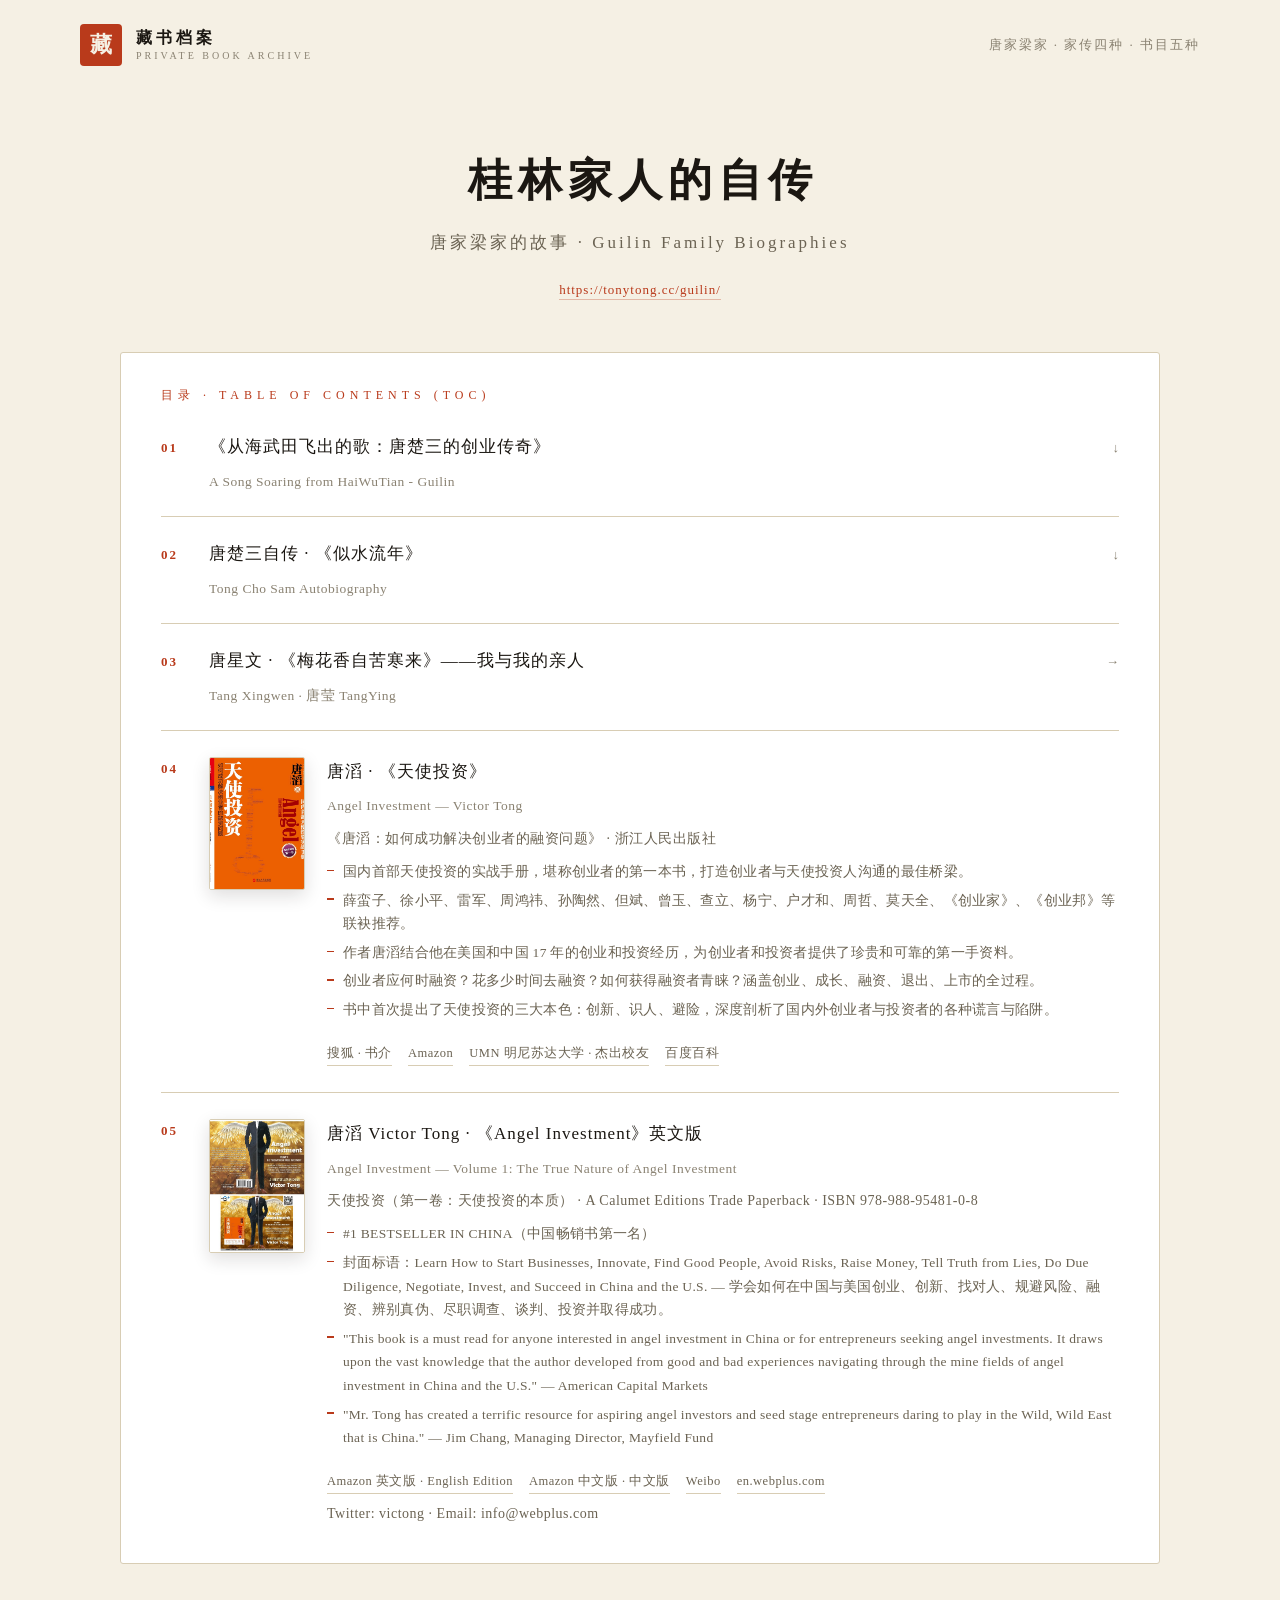
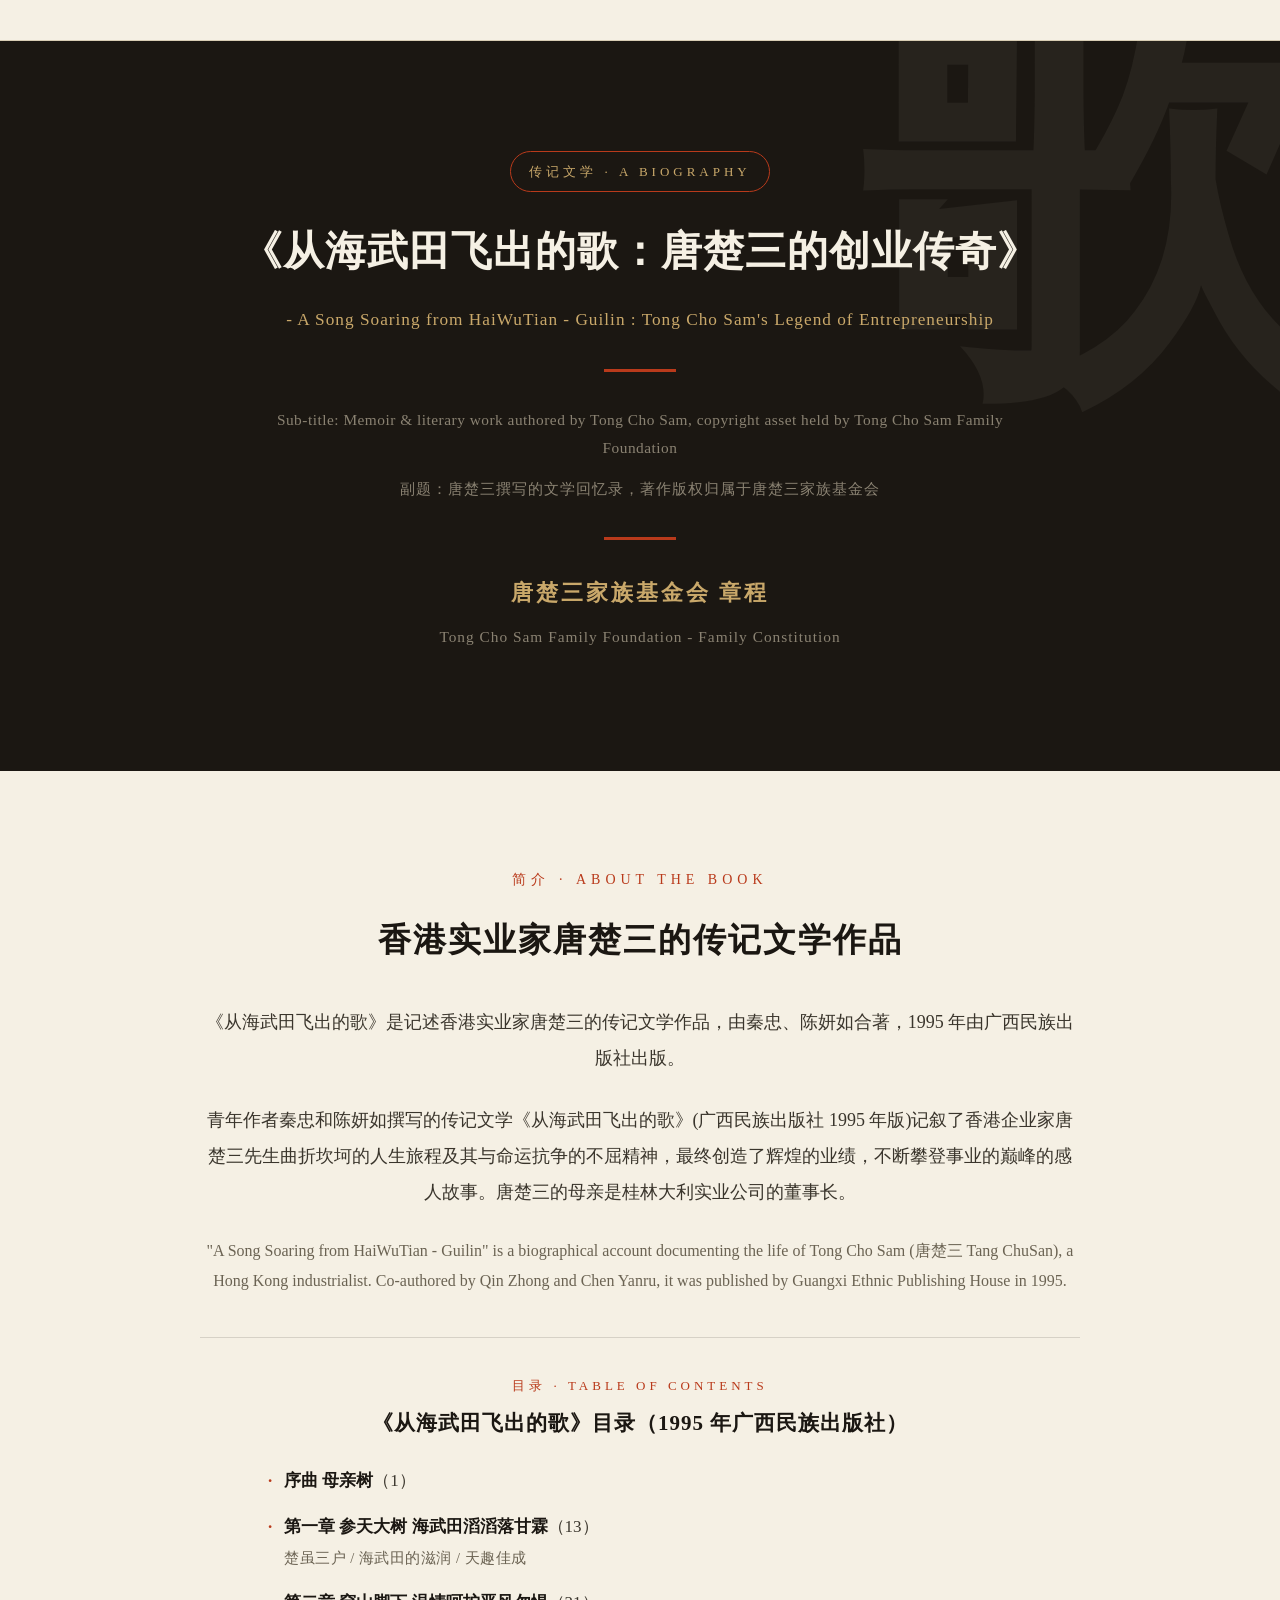
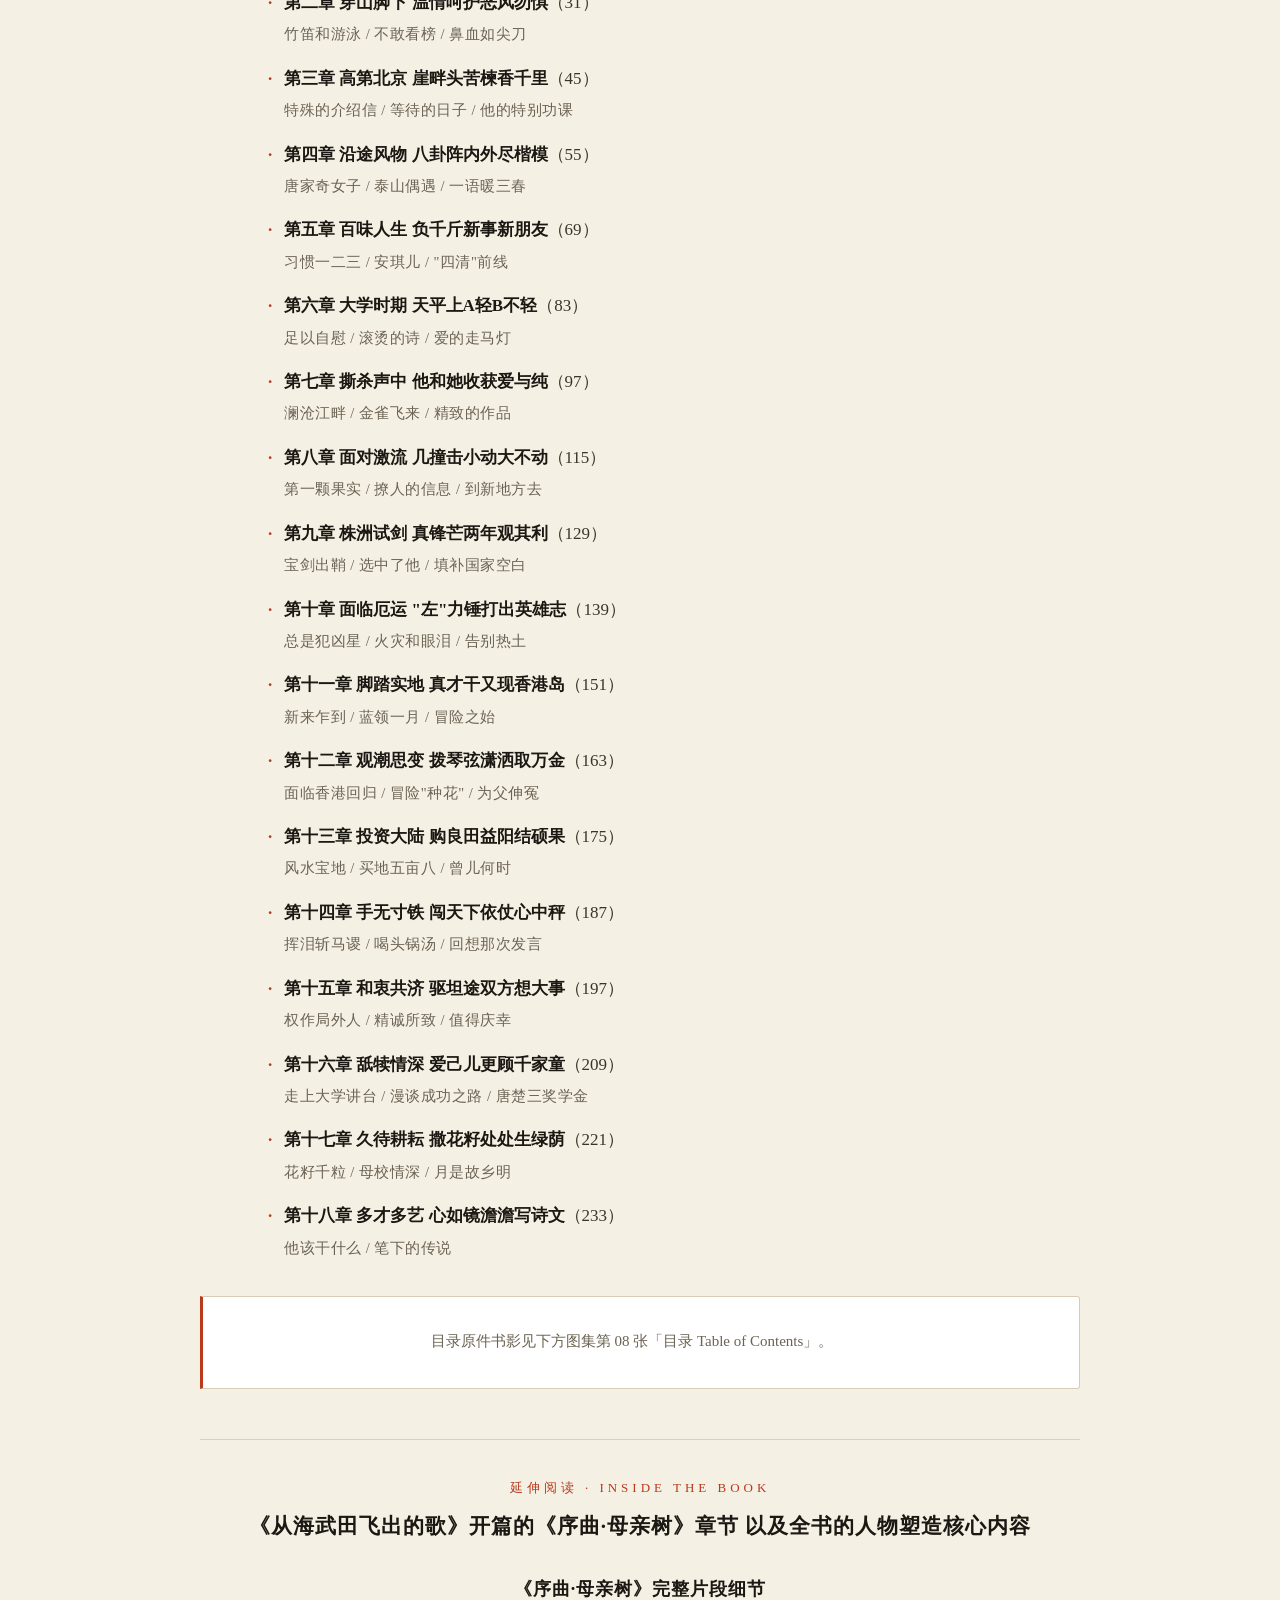
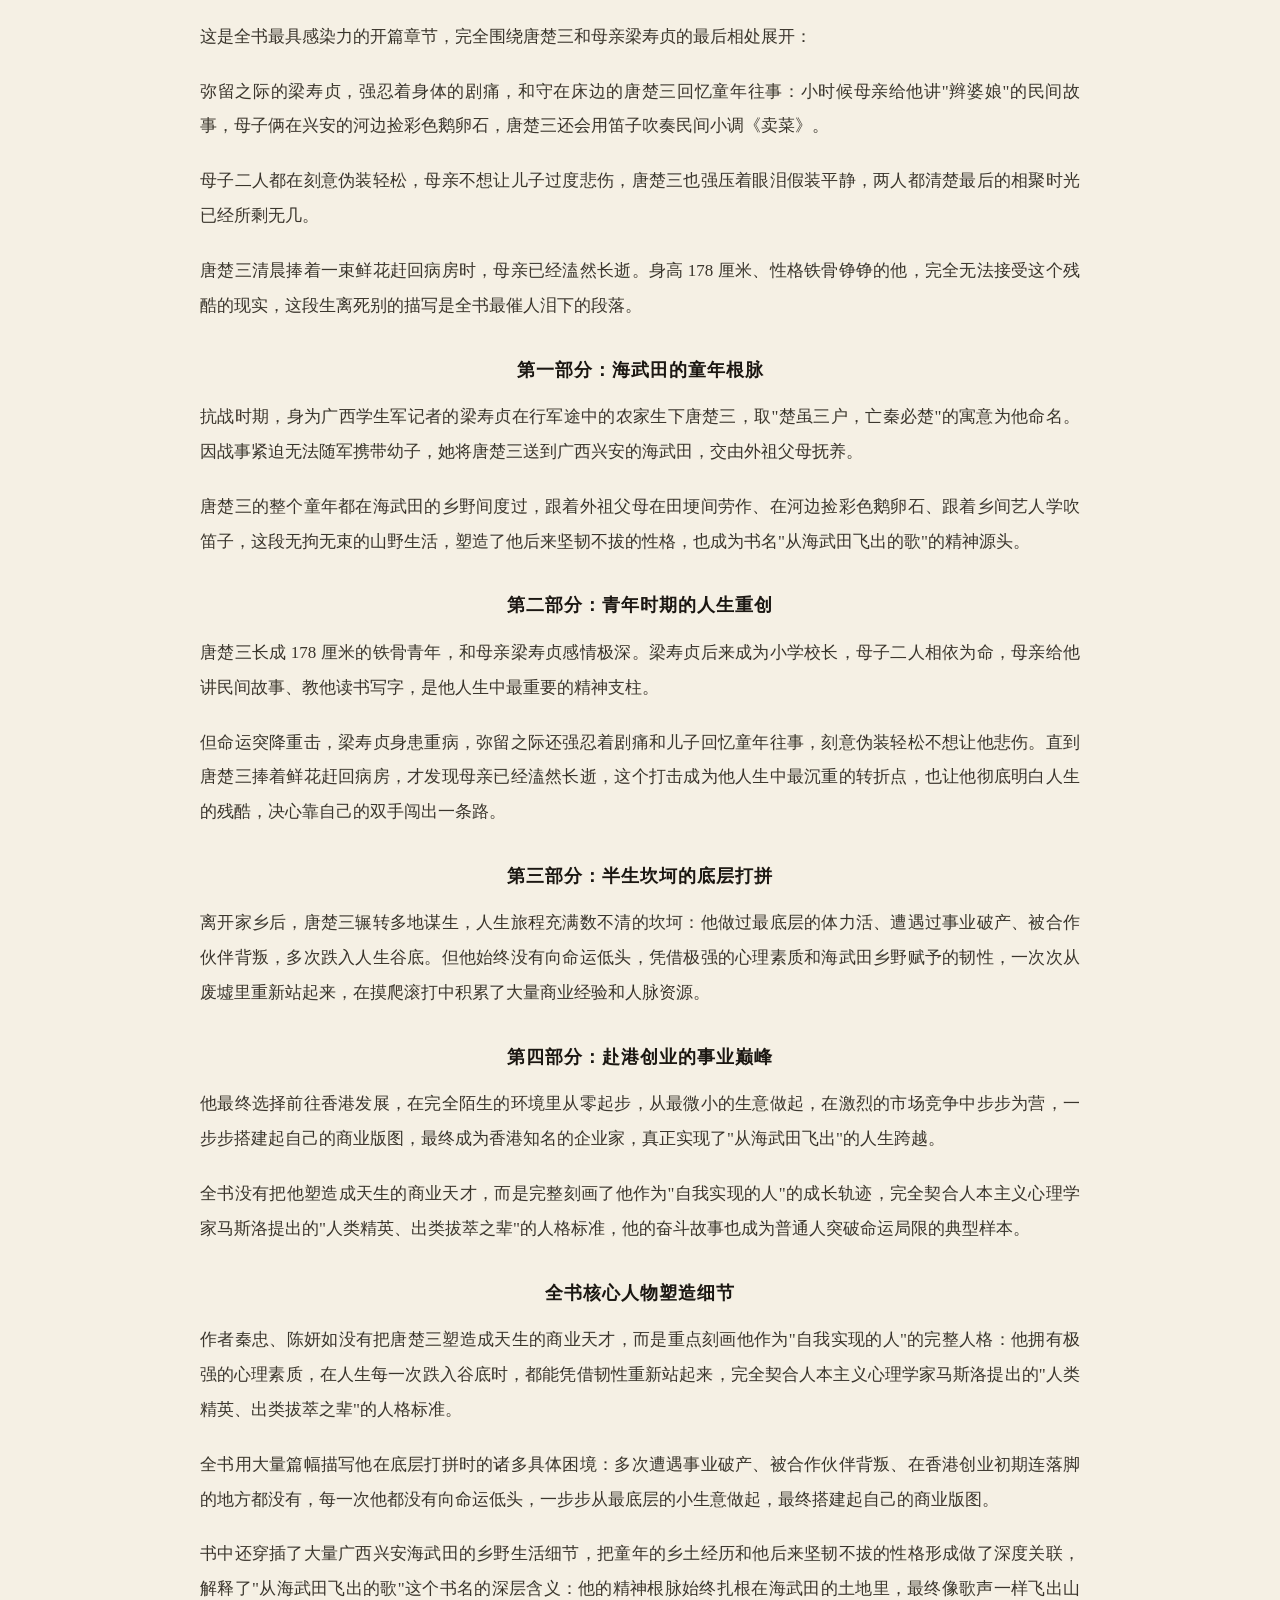
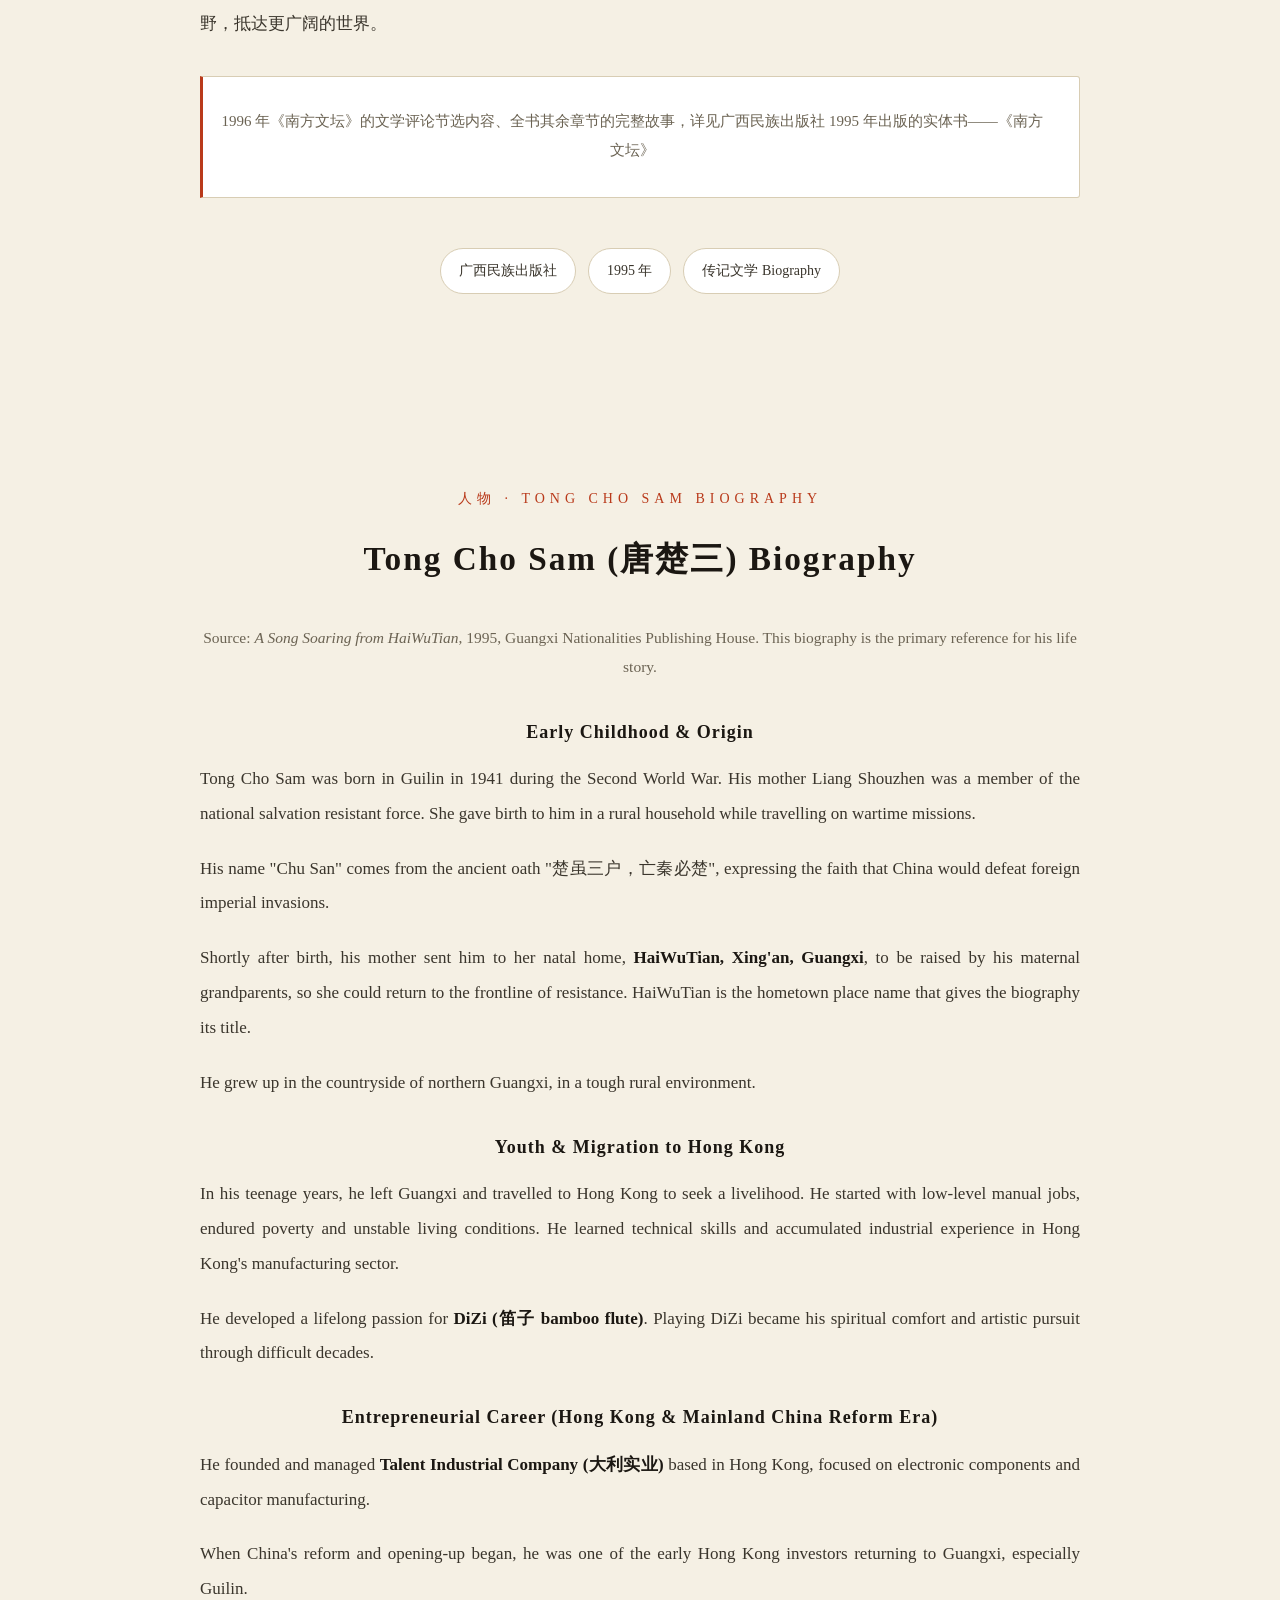
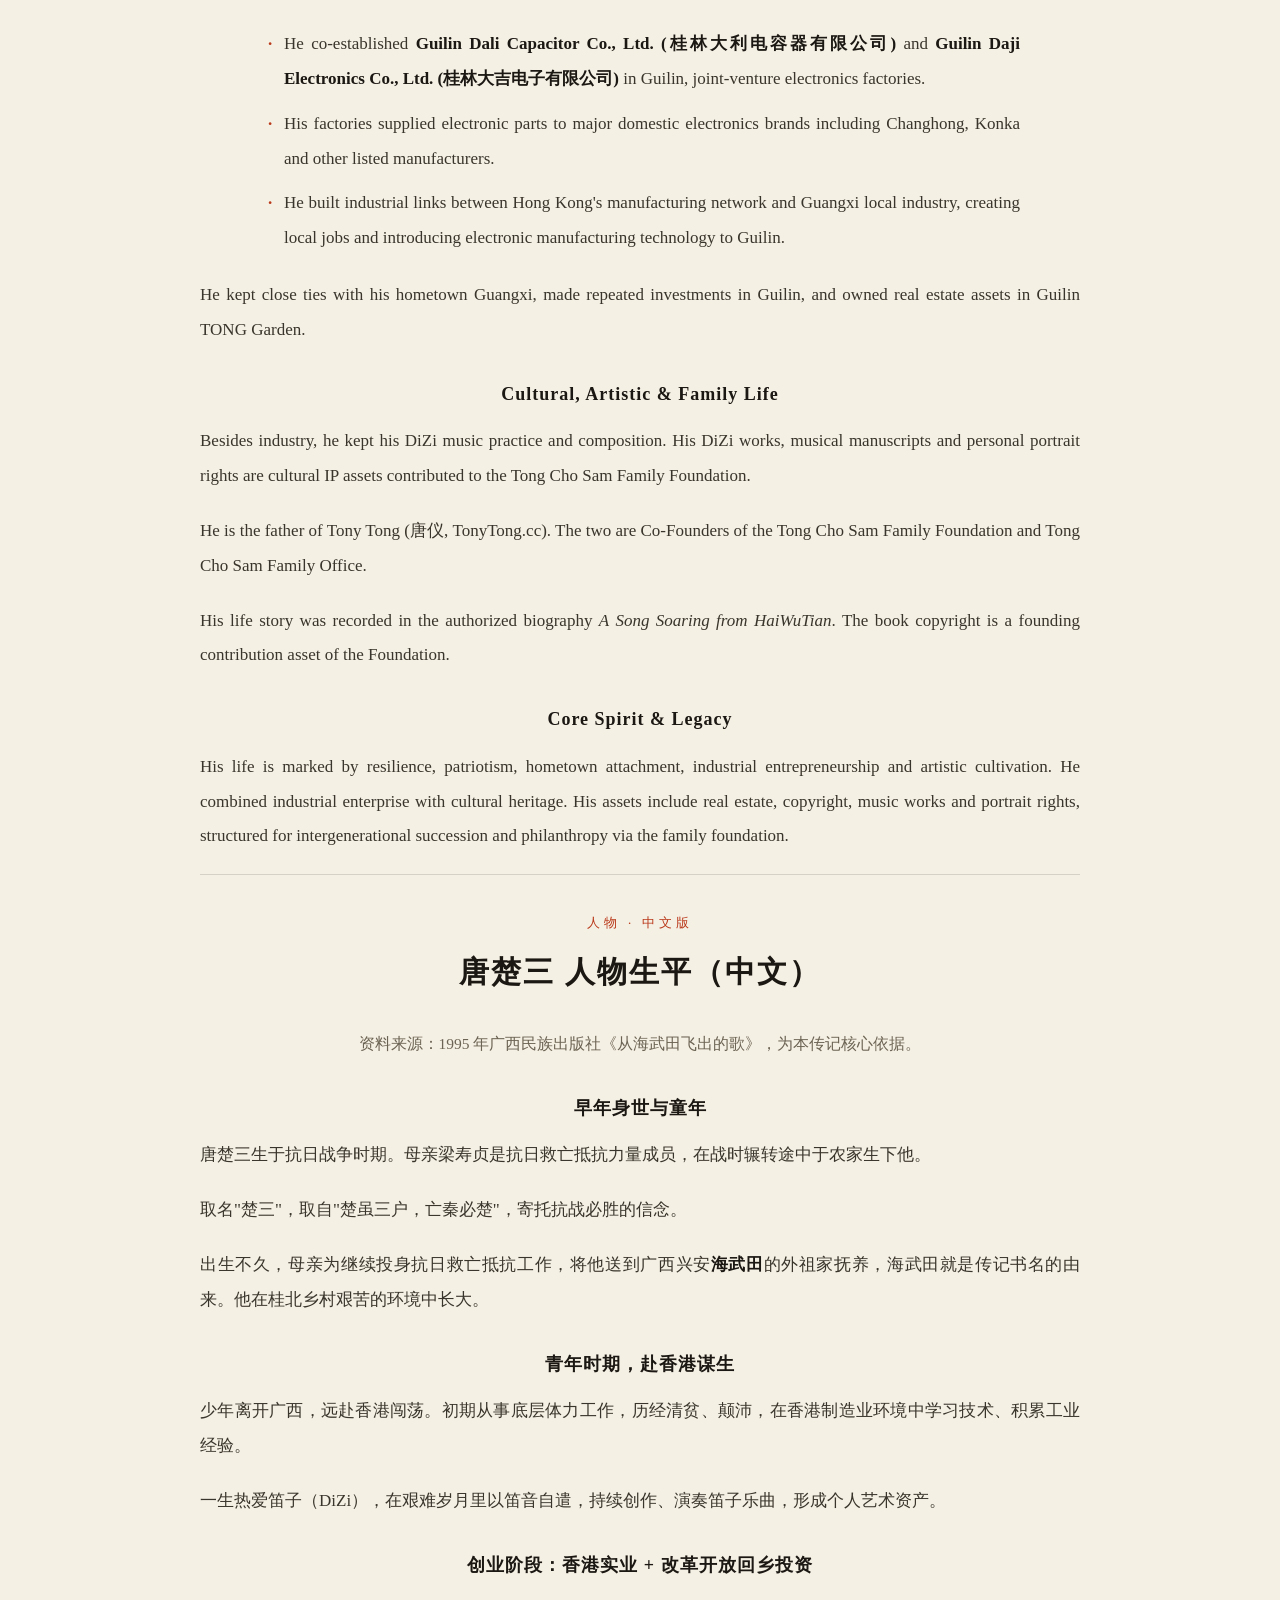
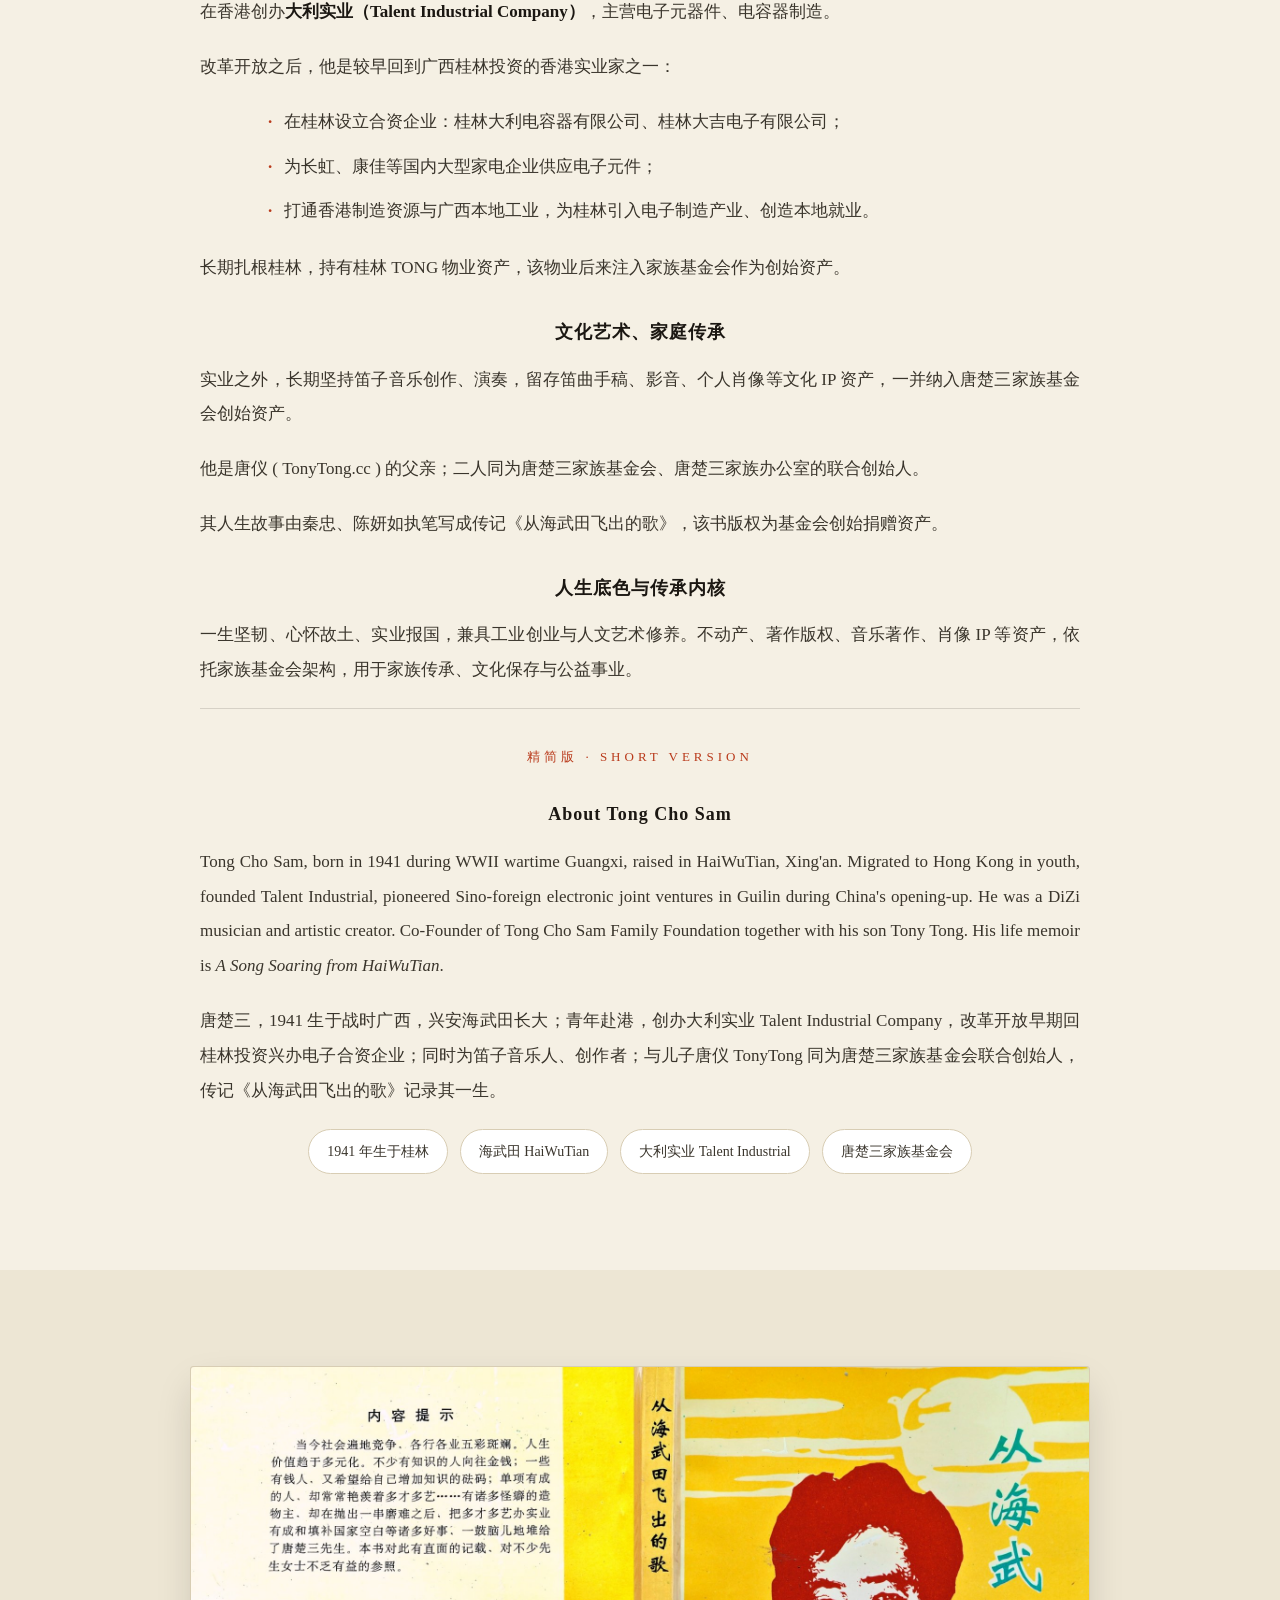
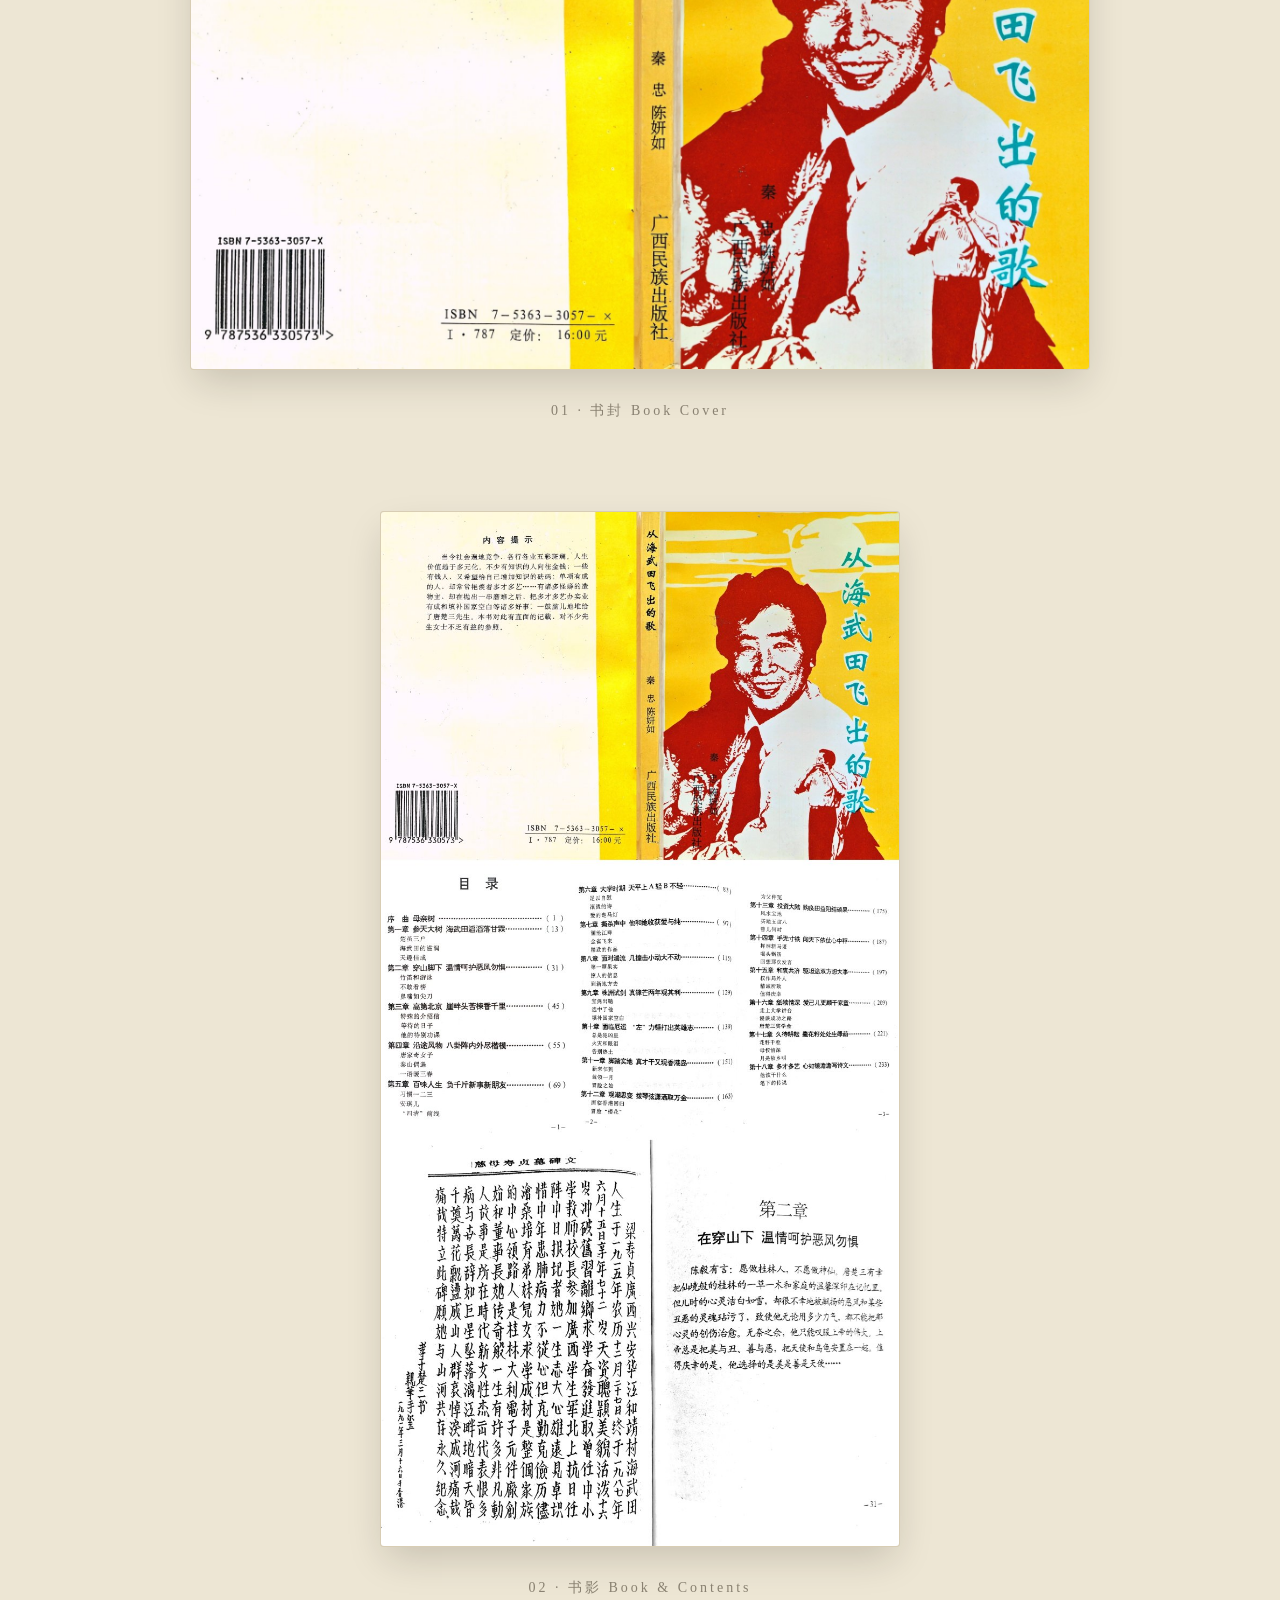
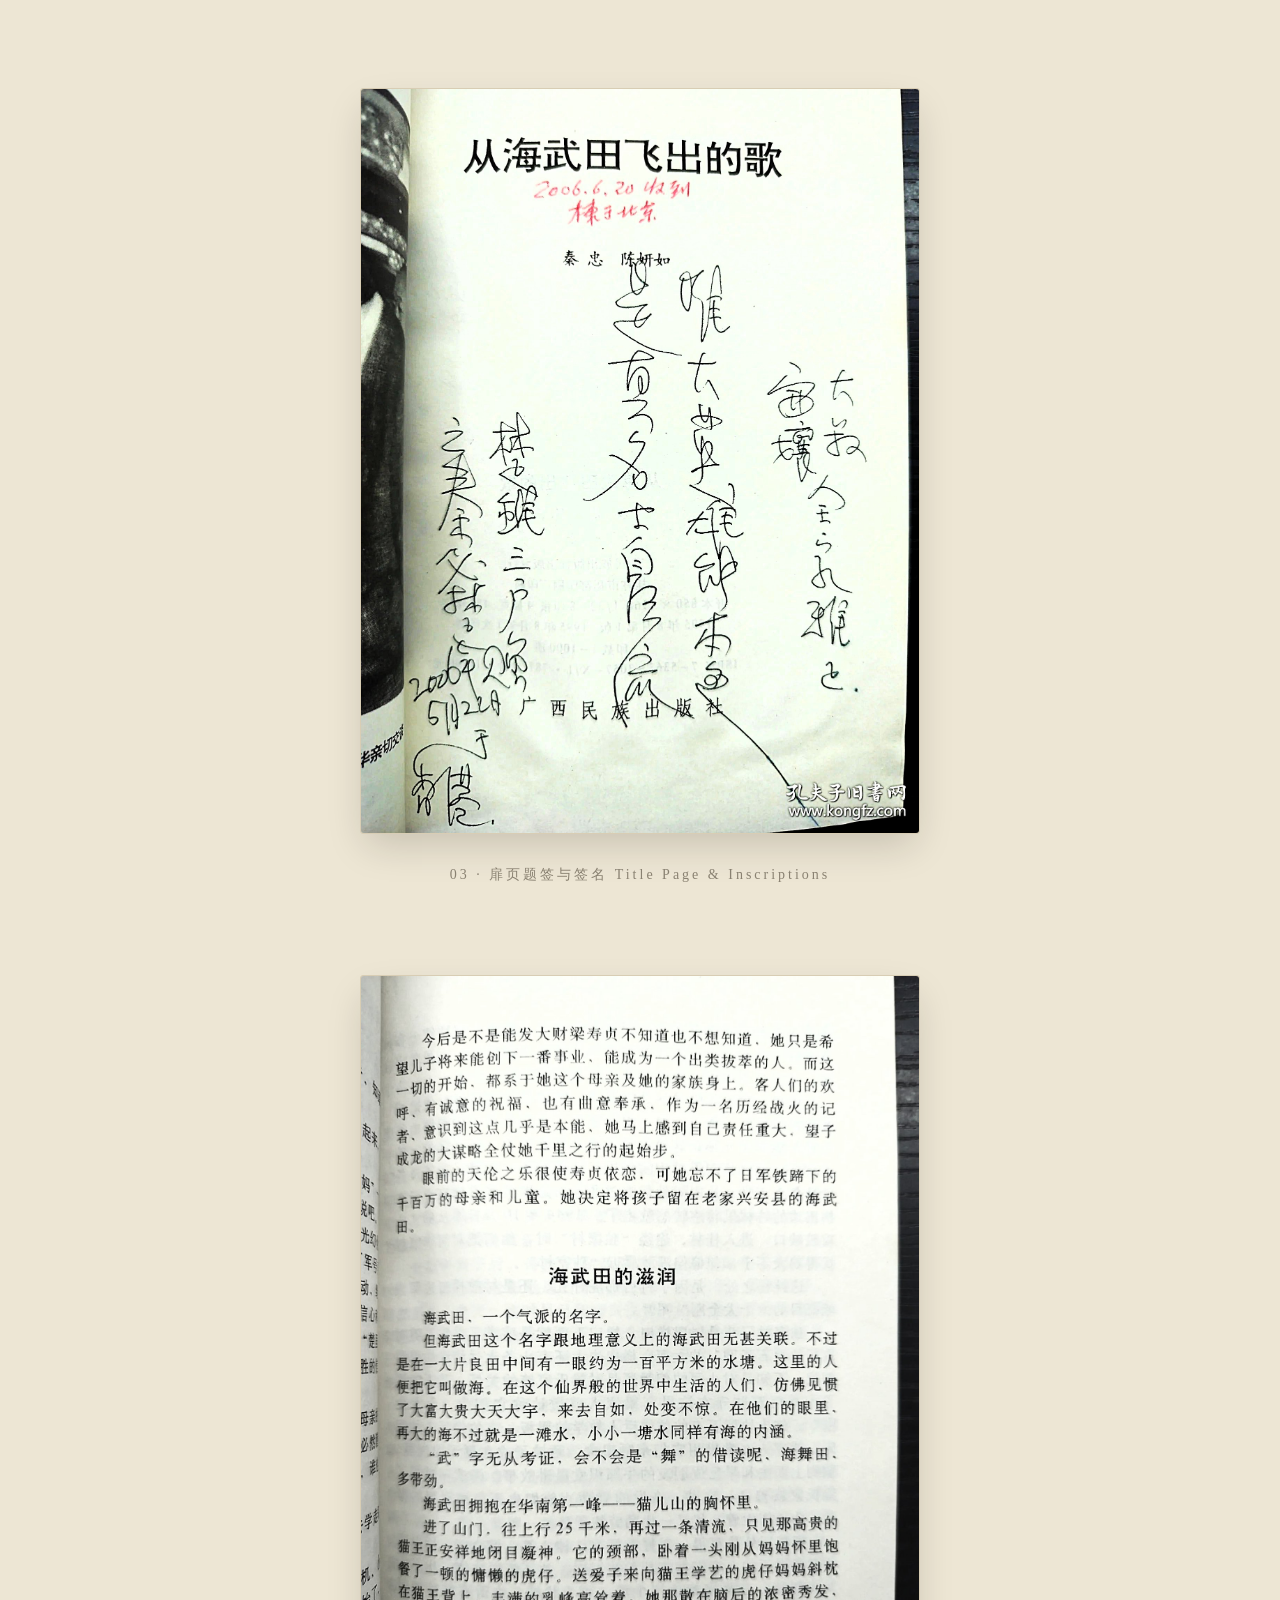
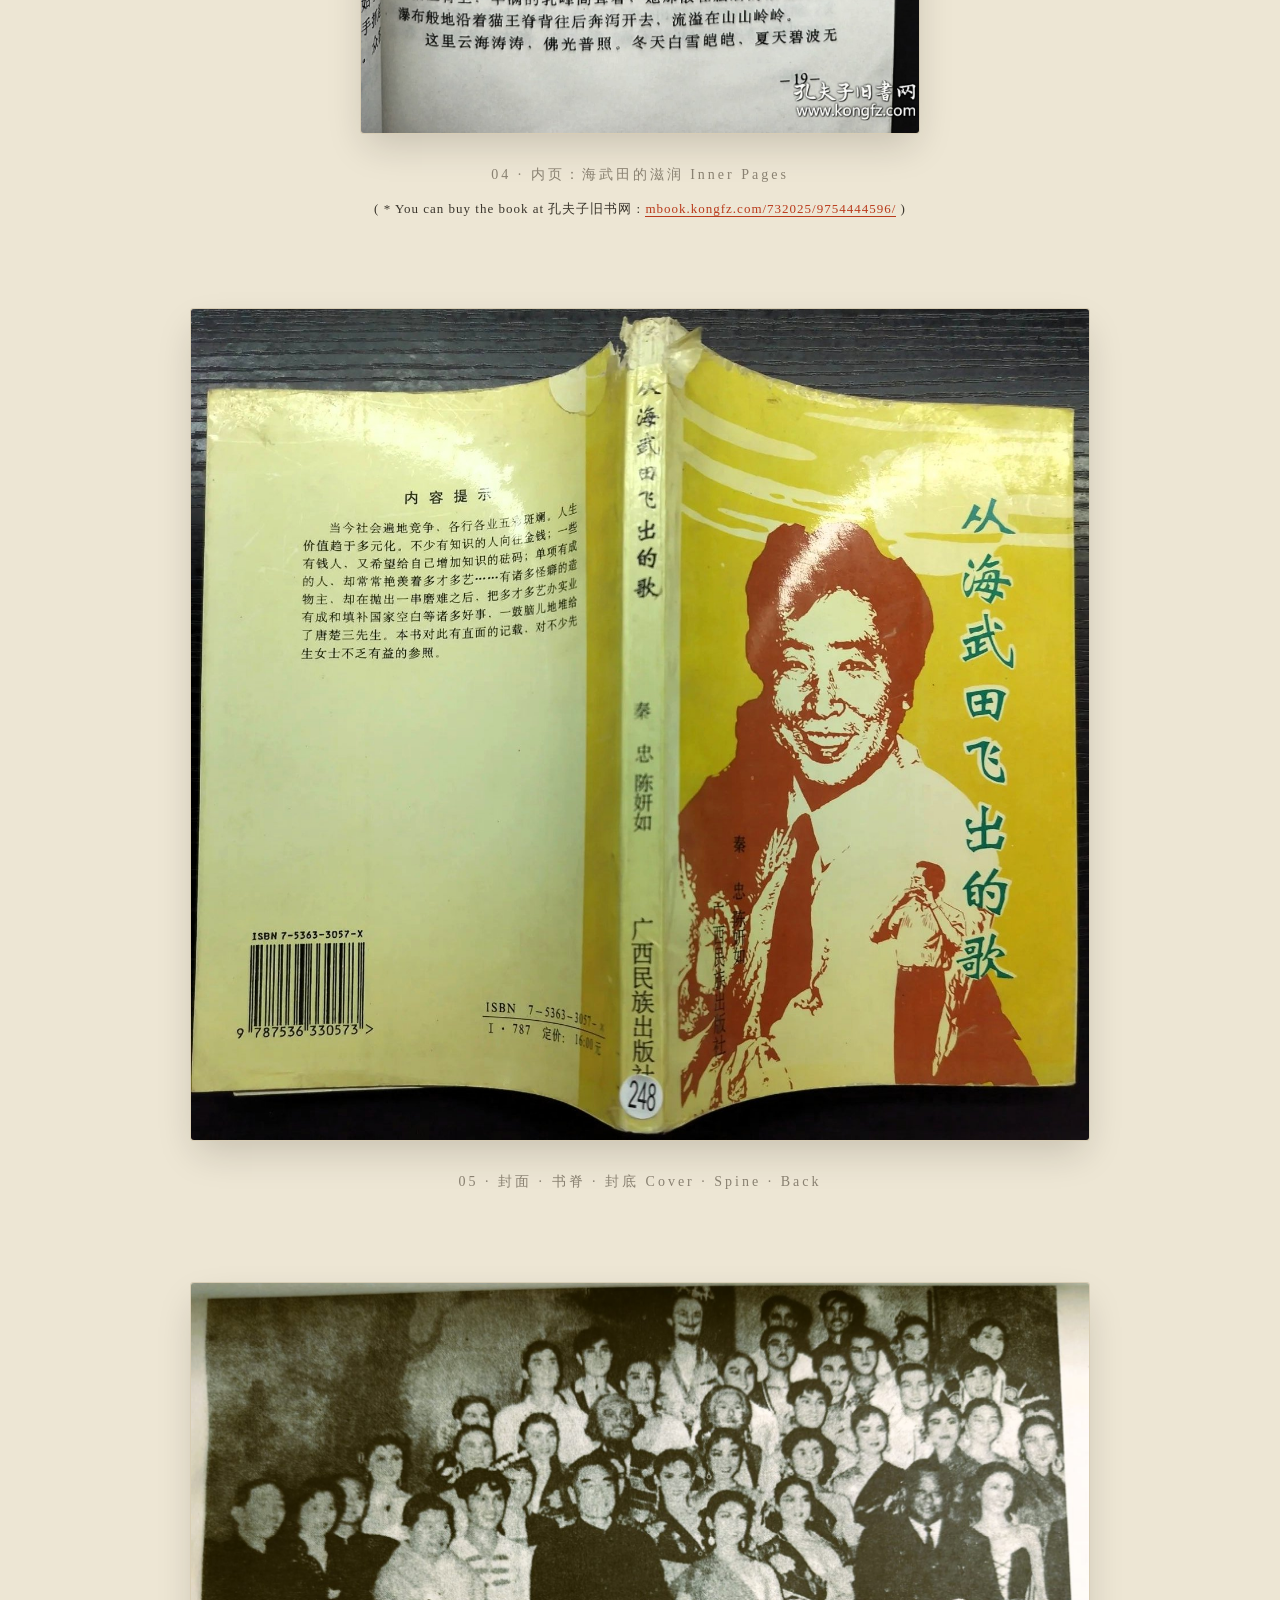
==== guilin/index.html @ c5d97f72 "guilin: retitle photo 06 caption (Premier Zhou Enlai & Miss Tang Ying) and add framed Laurencia ball" ====
<!DOCTYPE html>
<html lang="zh-Hans">
<head>
<meta charset="UTF-8">
<meta name="viewport" content="width=device-width, initial-scale=1.0">
<meta name="robots" content="noindex, nofollow">
<title>桂林家人的自传 · 唐家梁家的故事 | Guilin Family Biographies</title>
<style>
  :root {
    --paper: #F5F0E4;
    --paper-deep: #EDE6D4;
    --ink: #1B1712;
    --ink-soft: #3A352C;
    --ink-mute: #6B6353;
    --ink-faint: #8A8272;
    --vermillion: #B93A1B;
    --gold: #C9A86A;
    --line: #D8CDB4;
    --card: #FFFFFF;
  }
  * { margin: 0; padding: 0; box-sizing: border-box; }
  html { scroll-behavior: smooth; }
  body {
    background: var(--paper);
    color: var(--ink-soft);
    font-family: "Noto Serif SC", "Source Han Serif SC", "Songti SC", "SimSun", serif;
    line-height: 1.8;
    -webkit-font-smoothing: antialiased;
  }
  .wrap { max-width: 1440px; margin: 0 auto; }

  /* ---------- Header ---------- */
  header {
    display: flex; align-items: center; justify-content: space-between;
    padding: 24px 80px;
  }
  .brand { display: flex; align-items: center; gap: 14px; }
  .seal {
    width: 42px; height: 42px; border-radius: 4px;
    background: var(--vermillion); color: var(--paper);
    display: flex; align-items: center; justify-content: center;
    font-size: 22px; font-weight: 700;
  }
  .brand-name { display: flex; flex-direction: column; line-height: 1.4; }
  .brand-cn { font-size: 16px; font-weight: 600; letter-spacing: 4px; color: var(--ink); }
  .brand-en { font-size: 10px; letter-spacing: 3px; color: var(--ink-faint); }
  .head-meta { font-size: 13px; letter-spacing: 2px; color: var(--ink-faint); }

  /* ---------- Top Contents ---------- */
  .top { padding: 60px 24px 76px; border-bottom: 1px solid var(--line); }
  .top-inner { max-width: 1040px; margin: 0 auto; }
  .top-head { text-align: center; margin-bottom: 50px; }
  .top-head h1 {
    font-size: clamp(27px, 3.5vw, 44px); font-weight: 700;
    letter-spacing: 6px; text-indent: 6px; color: var(--ink); line-height: 1.4;
  }
  .top-head .en {
    margin-top: 16px; font-size: clamp(14px, 1.5vw, 17px);
    letter-spacing: 3px; color: var(--ink-mute);
  }
  .top-head .url { margin-top: 20px; font-size: 13px; letter-spacing: 1px; }
  .top-head .url a {
    color: var(--vermillion); text-decoration: none;
    border-bottom: 1px solid rgba(185, 58, 27, 0.3); padding-bottom: 2px;
  }
  .top-head .url a:hover { border-bottom-color: var(--vermillion); }

  .top-toc {
    background: var(--card); border: 1px solid var(--line); border-radius: 3px;
    padding: 32px 40px 10px;
  }
  .top-toc-label { font-size: 12px; letter-spacing: 5px; color: var(--vermillion); margin-bottom: 4px; }
  .top-toc ol { list-style: none; }
  .top-toc li + li { border-top: 1px solid var(--line); }
  .top-toc .row {
    display: flex; align-items: baseline; gap: 22px;
    padding: 22px 0; text-decoration: none; color: inherit;
  }
  .top-toc .idx {
    flex: 0 0 auto; min-width: 26px;
    font-size: 13px; letter-spacing: 2px; font-weight: 600; color: var(--vermillion);
  }
  .top-toc .body { flex: 1 1 auto; display: flex; flex-direction: column; gap: 7px; }
  .top-toc .name {
    font-size: 17px; letter-spacing: 1px; color: var(--ink);
    transition: color 0.15s ease;
  }
  .top-toc .en { font-size: 13.5px; letter-spacing: 0.5px; color: var(--ink-faint); }
  .top-toc .by { font-size: 12.5px; letter-spacing: 1px; color: var(--ink-mute); }
  .top-toc .booklink {
    color: var(--vermillion); text-decoration: none;
    border-bottom: 1px solid rgba(185, 58, 27, 0.3); padding-bottom: 1px;
  }
  .top-toc .booklink:hover { border-bottom-color: var(--vermillion); }
  .top-toc .go { flex: 0 0 auto; font-size: 13px; color: var(--ink-faint); transition: color 0.15s ease; }
  .top-toc a.row:hover .name { color: var(--vermillion); }
  .top-toc a.row:hover .go { color: var(--vermillion); }

  /* 加厚条目（带封面与看点） */
  .top-toc li.ext .row { align-items: flex-start; padding: 26px 0; }
  .top-toc .cover {
    flex: 0 0 auto; width: 96px; aspect-ratio: 100 / 139; overflow: hidden;
    border: 1px solid var(--line); border-radius: 2px;
    box-shadow: 0 6px 18px rgba(27, 23, 18, 0.14);
  }
  .top-toc .cover img { width: 100%; height: 100%; object-fit: cover; display: block; }
  .top-toc .sub {
    font-size: 14px; letter-spacing: 0.5px; color: var(--ink-mute);
  }
  .top-toc .bullets { margin: 2px 0 0; padding: 0; list-style: none; }
  .top-toc .bullets li {
    position: relative; padding-left: 16px; margin-bottom: 5px;
    font-size: 13.5px; line-height: 1.75; color: var(--ink-mute); letter-spacing: 0.3px;
    border-top: 0;
  }
  .top-toc .bullets li::before {
    content: ""; position: absolute; left: 0; top: 0.72em;
    width: 7px; height: 1.5px; background: var(--vermillion);
  }
  .top-toc .links { display: flex; flex-wrap: wrap; gap: 6px 16px; margin-top: 8px; }
  .top-toc .links a {
    font-size: 12.5px; letter-spacing: 0.5px; color: var(--ink-mute); text-decoration: none;
    border-bottom: 1px solid var(--line); padding-bottom: 1px; transition: color 0.15s ease;
  }
  .top-toc .links a:hover { color: var(--vermillion); border-bottom-color: var(--vermillion); }
  @media (max-width: 900px) {
    .top-toc .cover { width: 74px; }
  }

  /* ---------- Hero ---------- */
  .hero {
    background: var(--ink); color: var(--paper);
    padding: 110px 120px 120px;
    text-align: center; position: relative; overflow: hidden;
  }
  .hero .watermark {
    position: absolute; right: -40px; top: -80px;
    font-size: 460px; font-weight: 700; line-height: 1;
    color: rgba(245, 240, 228, 0.05);
    pointer-events: none; user-select: none;
  }
  .hero > * { position: relative; }
  .chip {
    display: inline-block; padding: 8px 18px; border-radius: 999px;
    border: 1px solid var(--vermillion);
    font-size: 13px; letter-spacing: 4px; color: var(--gold);
    margin-bottom: 28px;
  }
  .hero h2 {
    font-size: clamp(38px, 5.2vw, 74px); font-weight: 700;
    letter-spacing: 2px; color: var(--paper);
  }
  .hero .title-en {
    margin-top: 22px; font-size: clamp(18px, 2vw, 26px);
    letter-spacing: 2px; color: var(--gold);
  }
  .divider { width: 72px; height: 3px; background: var(--vermillion); margin: 34px auto; }
  .hero .title-long {
    font-size: clamp(23px, 3.2vw, 46px); line-height: 1.55; letter-spacing: 1px;
    max-width: 1000px; margin: 0 auto;
  }
  .hero .title-en-sm {
    font-size: clamp(14px, 1.35vw, 18px); letter-spacing: 1px;
    max-width: 820px; margin-left: auto; margin-right: auto; line-height: 1.7;
  }
  .hero .sub-en {
    font-size: clamp(13px, 1.2vw, 16px); line-height: 1.85; color: var(--ink-faint);
    max-width: 780px; margin: 0 auto; letter-spacing: .5px;
  }
  .hero .sub-zh {
    margin-top: 12px; font-size: clamp(13px, 1.2vw, 16px); line-height: 1.85;
    color: var(--ink-faint); max-width: 780px; margin-left: auto; margin-right: auto; letter-spacing: 1px;
  }
  .hero .const-zh {
    font-size: clamp(16px, 1.7vw, 22px); color: var(--gold); letter-spacing: 3px; font-weight: 600;
  }
  .hero .const-en {
    margin-top: 10px; font-size: clamp(13px, 1.2vw, 16px); color: var(--ink-faint); letter-spacing: 1px;
  }
  .hero .authors { font-size: clamp(15px, 1.5vw, 19px); color: #D8CFBB; letter-spacing: 1px; }
  .hero .publish { margin-top: 14px; font-size: 15px; color: var(--ink-faint); letter-spacing: 1px; }

  /* ---------- About ---------- */
  .about { padding: 96px 24px; text-align: center; }
  .about-inner { max-width: 880px; margin: 0 auto; }
  .sec-label {
    font-size: 14px; letter-spacing: 5px; color: var(--vermillion);
    font-weight: 500; margin-bottom: 18px;
  }
  .about h2 {
    font-size: clamp(24px, 2.6vw, 34px); font-weight: 600;
    color: var(--ink); letter-spacing: 2px; margin-bottom: 34px;
  }
  .about .zh { font-size: 18px; line-height: 2; color: var(--ink-soft); margin-bottom: 26px; }
  .about .en { font-size: 16px; line-height: 1.9; color: var(--ink-mute); margin-bottom: 40px; }
  .about .blk { border-top: 1px solid rgba(27,23,18,.14); padding-top: 36px; margin-bottom: 10px; }
  .about .blk-label { font-size: 13px; letter-spacing: 4px; color: var(--vermillion); font-weight: 500; margin-bottom: 10px; }
  .about .blk-title { font-size: 21px; font-weight: 600; color: var(--ink); letter-spacing: 1px; margin-bottom: 24px; line-height: 1.6; }
  .about h3 { font-size: 18px; font-weight: 600; color: var(--ink); letter-spacing: 1px; margin: 30px 0 14px; }
  .about .zh-sm { font-size: 17px; line-height: 2.05; color: var(--ink-soft); margin-bottom: 20px; text-align: justify; }
  .about .note { font-size: 15px; line-height: 1.95; color: var(--ink-mute); border-left: 3px solid var(--vermillion); padding-left: 16px; margin-top: 34px; }
  .meta-chips { display: flex; gap: 12px; justify-content: center; flex-wrap: wrap; }
  .meta-chips span {
    padding: 9px 18px; border-radius: 999px;
    background: var(--card); border: 1px solid var(--line);
    font-size: 14px; color: var(--ink-soft);
  }

  /* ---------- Biography (Tong Cho Sam) ---------- */
  .about .bio-src { font-size: 15.5px; line-height: 1.9; color: var(--ink-mute); margin-bottom: 34px; }
  .about h2.bio-cn { font-size: clamp(22px, 2.4vw, 30px); margin: 6px 0 30px; }
  .about ul.bio-list { list-style: none; max-width: 760px; margin: 0 auto 22px; padding: 0; text-align: left; }
  .about ul.bio-list li { position: relative; padding-left: 24px; font-size: 17px; line-height: 2.05; color: var(--ink-soft); margin-bottom: 10px; text-align: justify; }
  .about ul.bio-list li::before { content: "\00B7"; position: absolute; left: 8px; color: var(--vermillion); font-weight: 700; }
  .about strong { color: var(--ink); font-weight: 600; }
  .about ul.toc-list { font-size: 16.5px; }
  .about ul.toc-list li { margin-bottom: 14px; line-height: 1.9; }
  .about ul.toc-list .toc-subs { display: block; margin-top: 2px; font-size: 14.5px; letter-spacing: .5px; color: var(--ink-mute); }

  /* ---------- Gallery ---------- */
  /* ---------- Ballet frame (Laurencia) ---------- */
  .ballet-frame {
    max-width: 820px; margin: -44px auto 96px; padding: 34px 38px 30px;
    border: 1.5px solid var(--vermillion); border-radius: 4px; background: var(--card);
    box-shadow: 0 14px 30px -8px rgba(28,23,18,.12);
    position: relative; text-align: left;
  }
  .ballet-frame::before {
    content: ""; position: absolute; inset: 7px; pointer-events: none;
    border: 1px dashed rgba(185, 58, 27, .45); border-radius: 2px;
  }
  .ballet-frame-label { font-size: .8rem; letter-spacing: 3px; color: var(--vermillion); font-weight: 700; margin-bottom: 12px; }
  .ballet-frame h3 { font-size: 1.35rem; margin: 0 0 4px; color: var(--ink); }
  .ballet-frame .ballet-sub { font-size: 1.02rem; color: var(--ink-mute); margin: 0 0 16px; }
  .ballet-frame p { font-size: 16px; line-height: 1.95; color: var(--ink-soft); margin: 0 0 12px; text-align: justify; }
  .ballet-frame p strong { color: var(--ink); }
  .ballet-frame h4 { font-size: 1.08rem; color: var(--vermillion); margin: 22px 0 10px; padding-top: 16px; border-top: 1px solid var(--line); }
  .ballet-frame .ballet-cn { font-family: 'Noto Serif SC','cwTeXQKai',serif; color: var(--ink-mute); }

  .gallery {
    background: var(--paper-deep);
    padding: 96px 24px 110px;
  }
  .gallery-inner { max-width: 900px; margin: 0 auto; }
  figure { margin: 0 0 88px; text-align: center; }
  figure:last-child { margin-bottom: 0; }
  figure .photo {
    position: relative; display: inline-block; max-width: 100%;
    border: 1px solid var(--line); border-radius: 3px;
    background: #DDD3BE;
    box-shadow: 0 16px 36px -6px rgba(28, 23, 18, 0.18);
  }
  figure .photo img { display: block; width: 100%; height: auto; border-radius: 3px; }
  figcaption {
    margin-top: 18px; font-size: 14px; letter-spacing: 3px; color: var(--ink-faint);
  }
  /* graceful 待补图 state when an image file is not present yet */
  figure .photo.pending, figure .photo.missing {
    display: inline-flex; align-items: center; justify-content: center;
    height: 240px; border-style: dashed; background: var(--paper-deep);
    box-shadow: none; padding: 0 20px;
  }
  figure .photo.pending img, figure .photo.missing img { display: none; }
  figure .photo.pending::after, figure .photo.missing::after {
    content: "待补图 · " attr(data-file);
    font-size: 13px; letter-spacing: 1px; color: var(--ink-faint);
  }

  /* ---------- Part Divider (second work) ---------- */
  .part {
    background: var(--ink); color: var(--paper);
    padding: 104px 120px 92px;
    text-align: center; position: relative; overflow: hidden;
  }
  .part .watermark2 {
    position: absolute; left: -34px; bottom: -170px;
    font-size: 420px; font-weight: 700; line-height: 1;
    color: rgba(185, 58, 27, 0.11);
    pointer-events: none; user-select: none;
  }
  .part > * { position: relative; }
  .part .kicker { font-size: 12px; letter-spacing: 7px; color: var(--gold); margin-bottom: 30px; text-indent: 7px; }
  .part h2 {
    font-size: clamp(44px, 7vw, 88px); font-weight: 700;
    letter-spacing: 14px; text-indent: 14px; color: var(--paper); line-height: 1.25;
  }
  .part .sub { margin-top: 22px; font-size: clamp(15px, 1.7vw, 20px); letter-spacing: 3px; color: var(--gold); }
  .part .meta { margin-top: 32px; font-size: 13px; letter-spacing: 2px; color: var(--ink-mute); }
  .part .meta .dot { color: var(--vermillion); margin: 0 12px; }

  /* ---------- Memoir ---------- */
  .memoir { padding: 84px 24px 96px; }
  .memoir-inner { max-width: 760px; margin: 0 auto; }

  .toc {
    background: var(--card); border: 1px solid var(--line); border-radius: 3px;
    padding: 28px 34px 30px; margin-bottom: 84px;
  }
  .toc-title { font-size: 12px; letter-spacing: 5px; color: var(--vermillion); margin-bottom: 20px; }
  .toc ul { list-style: none; display: flex; flex-direction: column; gap: 13px; }
  .toc a {
    color: var(--ink-soft); text-decoration: none; font-size: 15px; letter-spacing: 1px;
    border-bottom: 1px solid transparent; padding-bottom: 2px;
  }
  .toc a:hover { color: var(--vermillion); border-bottom-color: var(--vermillion); }
  .toc a .n { display: inline-block; min-width: 86px; font-size: 12.5px; letter-spacing: 2px; color: var(--ink-faint); }

  .ch-head { display: block; text-align: center; margin: 0 0 48px; padding: 0; }
  .ch-head .rule { width: 44px; height: 2px; background: var(--vermillion); margin: 0 auto 28px; }
  .ch-head .n { font-size: 12.5px; letter-spacing: 8px; color: var(--vermillion); margin-bottom: 16px; text-indent: 8px; }
  .ch-head h3 { font-size: clamp(26px, 3.4vw, 40px); font-weight: 600; letter-spacing: 4px; color: var(--ink); text-indent: 4px; }
  .ch-head .sub { margin-top: 14px; font-size: 14px; letter-spacing: 3px; color: var(--ink-faint); }

  .memoir p { font-size: 18px; line-height: 2.05; color: var(--ink-soft); text-indent: 2em; margin-bottom: 1.15em; }
  .memoir p:last-child { margin-bottom: 0; }

  .chapter + .chapter { margin-top: 0; }
  .ch-sep {
    text-align: center; color: var(--vermillion); opacity: 0.5;
    font-size: 9px; letter-spacing: 14px; text-indent: 14px;
    margin: 80px 0;
  }

  /* archival aside (史料注) */
  .note {
    margin: 42px 0 50px; padding: 30px 34px 32px;
    background: var(--card);
    border-left: 3px solid var(--vermillion);
    border-top: 1px solid var(--line);
    border-right: 1px solid var(--line);
    border-bottom: 1px solid var(--line);
    border-radius: 0 3px 3px 0;
  }
  .note-title { font-size: 13px; letter-spacing: 3px; color: var(--vermillion); margin-bottom: 8px; }
  .note-lead { font-size: 14px; color: var(--ink-faint); letter-spacing: 1px; margin-bottom: 24px; }
  .note .lbl { font-size: 15px; font-weight: 600; color: var(--ink); letter-spacing: 1px; margin: 24px 0 8px; }
  .note .lbl:first-of-type { margin-top: 0; }
  .note .lbl.big { font-size: 16px; color: var(--vermillion); letter-spacing: 2px; margin-top: 30px; }
  .note p { font-size: 15.5px; line-height: 1.95; color: var(--ink-mute); text-indent: 0; margin-bottom: 10px; }
  .note p:last-child { margin-bottom: 0; }

  /* archive photo strip inside the memoir */
  .archive {
    background: var(--paper-deep); border-radius: 3px;
    padding: 48px 30px 52px; margin: 64px 0 72px;
  }
  .archive-label {
    text-align: center; font-size: 12px; letter-spacing: 5px;
    color: var(--ink-faint); margin-bottom: 44px;
  }
  .archive figure { margin-bottom: 64px; }
  .archive figure:last-child { margin-bottom: 0; }

  .sub-head {
    position: relative; margin: 56px 0 26px; padding-left: 20px;
    font-size: 21px; font-weight: 600; letter-spacing: 2px; color: var(--ink);
  }
  .sub-head::before {
    content: ""; position: absolute; left: 0; top: 0.35em;
    width: 4px; height: 1.05em; background: var(--vermillion); border-radius: 2px;
  }
  .to-continue {
    margin-top: 34px; padding-top: 26px; border-top: 1px dashed var(--line);
    font-size: 13px; letter-spacing: 3px; color: var(--ink-faint); text-align: center;
  }

  /* ---------- Appendix poem · 宽心谣 ---------- */
  .kx { background: var(--paper-deep); padding: 96px 24px 104px; }
  .kx-inner { max-width: 1080px; margin: 0 auto; }
  .kx-head { text-align: center; margin-bottom: 46px; }
  .kx-head .rule { width: 44px; height: 2px; background: var(--vermillion); margin: 0 auto 26px; }
  .kx-kicker { font-size: 12px; letter-spacing: 7px; text-indent: 7px; color: var(--vermillion); margin-bottom: 16px; }
  .kx-title { font-size: clamp(30px, 4vw, 44px); font-weight: 700; letter-spacing: 10px; text-indent: 10px; color: var(--ink); }
  .kx-by { margin-top: 16px; font-size: 14px; letter-spacing: 2px; color: var(--ink-faint); }

  .kx-card {
    background: var(--card); border: 1px solid var(--line); border-radius: 3px;
    padding: 56px 48px 26px;
    box-shadow: 0 18px 40px -18px rgba(27, 23, 18, 0.16);
  }
  .kx-poem { columns: 3; column-gap: 52px; column-rule: 1px solid var(--line); }
  .kx-st { break-inside: avoid; page-break-inside: avoid; text-align: center; padding-bottom: 34px; }
  .kx-l {
    font-size: 17px; line-height: 1.7; letter-spacing: 4px; text-indent: 4px;
    color: var(--ink); margin-bottom: 6px;
  }
  .kx-p {
    font-size: 15px; line-height: 1.85; letter-spacing: 4px; text-indent: 4px;
    color: var(--ink-mute);
  }
  .kx-p b { font-weight: 500; color: var(--vermillion); }

  @media (max-width: 1040px) { .kx-poem { columns: 2; } }
  @media (max-width: 900px) {
    .kx { padding: 72px 20px 80px; }
    .kx-card { padding: 38px 24px 14px; }
    .kx-poem { column-gap: 36px; }
  }
  @media (max-width: 620px) {
    .kx-poem { columns: 1; column-rule: 0; }
    .kx-card { padding: 32px 16px 8px; }
    .kx-title { letter-spacing: 7px; text-indent: 7px; }
    .kx-by { font-size: 12.5px; letter-spacing: 1px; line-height: 1.9; padding: 0 4px; }
  }

  /* ---------- Footer ---------- */
  footer {
    background: var(--ink); color: #D8CFBB;
    text-align: center; padding: 48px 24px;
  }
  footer .main { font-size: 14px; letter-spacing: 1px; }
  footer .sub { margin-top: 10px; font-size: 12px; color: var(--ink-mute); letter-spacing: 1px; }

  /* ---------- Responsive ---------- */
  @media (max-width: 900px) {
    header { padding: 20px 24px; }
    .head-meta { display: none; }
    .top { padding: 44px 22px 56px; }
    .top-head { margin-bottom: 34px; }
    .top-head h1 { letter-spacing: 3px; text-indent: 3px; }
    .top-head .en { letter-spacing: 1px; }
    .top-toc { padding: 24px 22px 8px; }
    .top-toc .row { gap: 14px; padding: 18px 0; }
    .top-toc .name { font-size: 16px; }
    .top-toc .go { display: none; }
    .hero { padding: 80px 24px; }
    .hero .watermark { font-size: 300px; }
    .about { padding: 72px 24px; }
    .gallery { padding: 72px 20px 80px; }
    figure { margin-bottom: 64px; }
    .part { padding: 76px 24px 68px; }
    .part .watermark2 { font-size: 260px; bottom: -100px; }
    .part h2 { letter-spacing: 8px; text-indent: 8px; }
    .memoir { padding: 64px 22px 72px; }
    .toc { padding: 24px 22px 26px; margin-bottom: 64px; }
    .toc a .n { display: block; min-width: 0; margin-bottom: 2px; }
    .memoir p { font-size: 17px; line-height: 2; }
    .note { padding: 24px 22px 26px; }
    .archive { padding: 36px 20px 40px; }
    .ch-sep { margin: 60px 0; }
  }
</style>
</head>
<body>
<div class="wrap">

  <header>
    <div class="brand">
      <div class="seal">藏</div>
      <div class="brand-name">
        <span class="brand-cn">藏书档案</span>
        <span class="brand-en">PRIVATE BOOK ARCHIVE</span>
      </div>
    </div>
    <div class="head-meta">唐家梁家 · 家传四种 · 书目五种</div>
  </header>

  <!-- ============ 页首 · 全站目录 ============ -->
  <section class="top">
    <div class="top-inner">
      <div class="top-head">
        <h1>桂林家人的自传</h1>
        <p class="en">唐家梁家的故事 · Guilin Family Biographies</p>
        <p class="url"><a href="https://tonytong.cc/guilin/">https://tonytong.cc/guilin/</a></p>
      </div>
      <div class="top-toc">
        <div class="top-toc-label">目录 · TABLE OF CONTENTS (TOC)</div>
        <ol>
          <li>
            <a class="row" href="#tongsam1">
              <span class="idx">01</span>
              <span class="body">
                <span class="name">《从海武田飞出的歌：唐楚三的创业传奇》</span>
                <span class="en">A Song Soaring from HaiWuTian - Guilin</span>
              </span>
              <span class="go">↓</span>
            </a>
          </li>
          <li>
            <a class="row" href="#tongsam2">
              <span class="idx">02</span>
              <span class="body">
                <span class="name">唐楚三自传 · 《似水流年》</span>
                <span class="en">Tong Cho Sam Autobiography</span>
              </span>
              <span class="go">↓</span>
            </a>
          </li>
          <li>
            <a class="row" href="/guilin/tangying/">
              <span class="idx">03</span>
              <span class="body">
                <span class="name">唐星文 · 《梅花香自苦寒来》——我与我的亲人</span>
                <span class="en">Tang Xingwen · 唐莹 TangYing</span>
              </span>
              <span class="go">→</span>
            </a>
          </li>
          <li class="ext">
            <div class="row">
              <span class="idx">04</span>
              <span class="cover"><img src="/guilin/images/AngelInvestor-Book-cover-VictorTong.jpg" alt="《天使投资》书封 · Angel Investment"></span>
              <span class="body">
                <span class="name">唐滔 · 《天使投资》</span>
                <span class="en">Angel Investment — Victor Tong</span>
                <span class="sub">《唐滔：如何成功解决创业者的融资问题》 · 浙江人民出版社</span>
                <ul class="bullets">
                  <li>国内首部天使投资的实战手册，堪称创业者的第一本书，打造创业者与天使投资人沟通的最佳桥梁。</li>
                  <li>薛蛮子、徐小平、雷军、周鸿祎、孙陶然、但斌、曾玉、查立、杨宁、户才和、周哲、莫天全、《创业家》、《创业邦》等联袂推荐。</li>
                  <li>作者唐滔结合他在美国和中国 17 年的创业和投资经历，为创业者和投资者提供了珍贵和可靠的第一手资料。</li>
                  <li>创业者应何时融资？花多少时间去融资？如何获得融资者青睐？涵盖创业、成长、融资、退出、上市的全过程。</li>
                  <li>书中首次提出了天使投资的三大本色：创新、识人、避险，深度剖析了国内外创业者与投资者的各种谎言与陷阱。</li>
                </ul>
                <span class="links">
                  <a href="https://www.sohu.com/a/399788195_613239" target="_blank" rel="noopener">搜狐 · 书介</a>
                  <a href="https://www.amazon.com/dp/B00935YTYG" target="_blank" rel="noopener">Amazon</a>
                  <a href="https://chinacenter.umn.edu/umn-china/history/alumni/distinguished-alumni/victor-tong" target="_blank" rel="noopener">UMN 明尼苏达大学 · 杰出校友</a>
                  <a href="https://baike.baidu.com/item/%E5%94%90%E6%BB%94/18667635" target="_blank" rel="noopener">百度百科</a>
                </span>
              </span>
            </div>
          </li>
          <li class="ext">
            <div class="row">
              <span class="idx">05</span>
              <span class="cover"><img src="/guilin/images/VT-Angel-Book.jpg" alt="Angel Investment Volume 1 English edition full cover spread — Victor Tong"></span>
              <span class="body">
                <span class="name">唐滔 Victor Tong · 《Angel Investment》英文版</span>
                <span class="en">Angel Investment — Volume 1: The True Nature of Angel Investment</span>
                <span class="sub">天使投资（第一卷：天使投资的本质） · A Calumet Editions Trade Paperback · ISBN 978-988-95481-0-8</span>
                <ul class="bullets">
                  <li>#1 BESTSELLER IN CHINA（中国畅销书第一名）</li>
                  <li>封面标语：Learn How to Start Businesses, Innovate, Find Good People, Avoid Risks, Raise Money, Tell Truth from Lies, Do Due Diligence, Negotiate, Invest, and Succeed in China and the U.S. — 学会如何在中国与美国创业、创新、找对人、规避风险、融资、辨别真伪、尽职调查、谈判、投资并取得成功。</li>
                  <li>"This book is a must read for anyone interested in angel investment in China or for entrepreneurs seeking angel investments. It draws upon the vast knowledge that the author developed from good and bad experiences navigating through the mine fields of angel investment in China and the U.S." — American Capital Markets</li>
                  <li>"Mr. Tong has created a terrific resource for aspiring angel investors and seed stage entrepreneurs daring to play in the Wild, Wild East that is China." — Jim Chang, Managing Director, Mayfield Fund</li>
                </ul>
                <span class="links">
                  <a href="https://www.amazon.de/-/en/Angel-Investment-True-Nature/dp/1939548101" target="_blank" rel="noopener">Amazon 英文版 · English Edition</a>
                  <a href="https://www.amazon.com/dp/B00935YTYG" target="_blank" rel="noopener">Amazon 中文版 · 中文版</a>
                  <a href="https://weibo.com/usavc" target="_blank" rel="noopener">Weibo</a>
                  <a href="https://en.webplus.com" target="_blank" rel="noopener">en.webplus.com</a>
                </span>
                <span class="sub">Twitter: victong · Email: info@webplus.com</span>
              </span>
            </div>
          </li>
        </ol>
      </div>
    </div>
  </section>

  <section class="hero" id="tongsam1">
    <div class="watermark" aria-hidden="true">歌</div>
    <div><span class="chip">传记文学 · A BIOGRAPHY</span></div>
    <h2 class="title-long">《从海武田飞出的歌：唐楚三的创业传奇》</h2>
    <p class="title-en title-en-sm">- A Song Soaring from HaiWuTian - Guilin : Tong Cho Sam's Legend of Entrepreneurship</p>
    <div class="divider"></div>
    <p class="sub-en">Sub-title: Memoir &amp; literary work authored by Tong Cho Sam, copyright asset held by Tong Cho Sam Family Foundation</p>
    <p class="sub-zh">副题：唐楚三撰写的文学回忆录，著作版权归属于唐楚三家族基金会</p>
    <div class="divider"></div>
    <p class="const-zh">唐楚三家族基金会 章程</p>
    <p class="const-en">Tong Cho Sam Family Foundation - Family Constitution</p>
  </section>

  <section class="about">
    <div class="about-inner">
      <div class="sec-label">简介 · ABOUT THE BOOK</div>
      <h2>香港实业家唐楚三的传记文学作品</h2>
      <p class="zh">《从海武田飞出的歌》是记述香港实业家唐楚三的传记文学作品，由秦忠、陈妍如合著，1995 年由广西民族出版社出版。</p>
      <p class="zh">青年作者秦忠和陈妍如撰写的传记文学《从海武田飞出的歌》(广西民族出版社 1995 年版)记叙了香港企业家唐楚三先生曲折坎坷的人生旅程及其与命运抗争的不屈精神，最终创造了辉煌的业绩，不断攀登事业的巅峰的感人故事。唐楚三的母亲是桂林大利实业公司的董事长。</p>
      <p class="en">"A Song Soaring from HaiWuTian - Guilin" is a biographical account documenting the life of Tong Cho Sam (唐楚三 Tang ChuSan), a Hong Kong industrialist. Co-authored by Qin Zhong and Chen Yanru, it was published by Guangxi Ethnic Publishing House in 1995.</p>

      <div class="blk">
        <div class="blk-label">目录 · TABLE OF CONTENTS</div>
        <div class="blk-title">《从海武田飞出的歌》目录（1995 年广西民族出版社）</div>
        <ul class="bio-list toc-list">
          <li><strong>序曲 母亲树</strong>（1）</li>
          <li><strong>第一章 参天大树 海武田滔滔落甘霖</strong>（13）<span class="toc-subs">楚虽三户 / 海武田的滋润 / 天趣佳成</span></li>
          <li><strong>第二章 穿山脚下 温情呵护恶风勿惧</strong>（31）<span class="toc-subs">竹笛和游泳 / 不敢看榜 / 鼻血如尖刀</span></li>
          <li><strong>第三章 高第北京 崖畔头苦楝香千里</strong>（45）<span class="toc-subs">特殊的介绍信 / 等待的日子 / 他的特别功课</span></li>
          <li><strong>第四章 沿途风物 八卦阵内外尽楷模</strong>（55）<span class="toc-subs">唐家奇女子 / 泰山偶遇 / 一语暖三春</span></li>
          <li><strong>第五章 百味人生 负千斤新事新朋友</strong>（69）<span class="toc-subs">习惯一二三 / 安琪儿 / "四清"前线</span></li>
          <li><strong>第六章 大学时期 天平上A轻B不轻</strong>（83）<span class="toc-subs">足以自慰 / 滚烫的诗 / 爱的走马灯</span></li>
          <li><strong>第七章 撕杀声中 他和她收获爱与纯</strong>（97）<span class="toc-subs">澜沧江畔 / 金雀飞来 / 精致的作品</span></li>
          <li><strong>第八章 面对激流 几撞击小动大不动</strong>（115）<span class="toc-subs">第一颗果实 / 撩人的信息 / 到新地方去</span></li>
          <li><strong>第九章 株洲试剑 真锋芒两年观其利</strong>（129）<span class="toc-subs">宝剑出鞘 / 选中了他 / 填补国家空白</span></li>
          <li><strong>第十章 面临厄运 "左"力锤打出英雄志</strong>（139）<span class="toc-subs">总是犯凶星 / 火灾和眼泪 / 告别热土</span></li>
          <li><strong>第十一章 脚踏实地 真才干又现香港岛</strong>（151）<span class="toc-subs">新来乍到 / 蓝领一月 / 冒险之始</span></li>
          <li><strong>第十二章 观潮思变 拨琴弦潇洒取万金</strong>（163）<span class="toc-subs">面临香港回归 / 冒险"种花" / 为父伸冤</span></li>
          <li><strong>第十三章 投资大陆 购良田益阳结硕果</strong>（175）<span class="toc-subs">风水宝地 / 买地五亩八 / 曾儿何时</span></li>
          <li><strong>第十四章 手无寸铁 闯天下依仗心中秤</strong>（187）<span class="toc-subs">挥泪斩马谡 / 喝头锅汤 / 回想那次发言</span></li>
          <li><strong>第十五章 和衷共济 驱坦途双方想大事</strong>（197）<span class="toc-subs">权作局外人 / 精诚所致 / 值得庆幸</span></li>
          <li><strong>第十六章 舐犊情深 爱己儿更顾千家童</strong>（209）<span class="toc-subs">走上大学讲台 / 漫谈成功之路 / 唐楚三奖学金</span></li>
          <li><strong>第十七章 久待耕耘 撒花籽处处生绿荫</strong>（221）<span class="toc-subs">花籽千粒 / 母校情深 / 月是故乡明</span></li>
          <li><strong>第十八章 多才多艺 心如镜澹澹写诗文</strong>（233）<span class="toc-subs">他该干什么 / 笔下的传说</span></li>
        </ul>
        <div class="note">目录原件书影见下方图集第 08 张「目录 Table of Contents」。</div>
      </div>

      <div class="blk">
        <div class="blk-label">延伸阅读 · INSIDE THE BOOK</div>
        <div class="blk-title">《从海武田飞出的歌》开篇的《序曲·母亲树》章节 以及全书的人物塑造核心内容</div>

        <h3>《序曲·母亲树》完整片段细节</h3>
        <p class="zh-sm">这是全书最具感染力的开篇章节，完全围绕唐楚三和母亲梁寿贞的最后相处展开：</p>
        <p class="zh-sm">弥留之际的梁寿贞，强忍着身体的剧痛，和守在床边的唐楚三回忆童年往事：小时候母亲给他讲"辫婆娘"的民间故事，母子俩在兴安的河边捡彩色鹅卵石，唐楚三还会用笛子吹奏民间小调《卖菜》。</p>
        <p class="zh-sm">母子二人都在刻意伪装轻松，母亲不想让儿子过度悲伤，唐楚三也强压着眼泪假装平静，两人都清楚最后的相聚时光已经所剩无几。</p>
        <p class="zh-sm">唐楚三清晨捧着一束鲜花赶回病房时，母亲已经溘然长逝。身高 178 厘米、性格铁骨铮铮的他，完全无法接受这个残酷的现实，这段生离死别的描写是全书最催人泪下的段落。</p>

        <h3>第一部分：海武田的童年根脉</h3>
        <p class="zh-sm">抗战时期，身为广西学生军记者的梁寿贞在行军途中的农家生下唐楚三，取"楚虽三户，亡秦必楚"的寓意为他命名。因战事紧迫无法随军携带幼子，她将唐楚三送到广西兴安的海武田，交由外祖父母抚养。</p>
        <p class="zh-sm">唐楚三的整个童年都在海武田的乡野间度过，跟着外祖父母在田埂间劳作、在河边捡彩色鹅卵石、跟着乡间艺人学吹笛子，这段无拘无束的山野生活，塑造了他后来坚韧不拔的性格，也成为书名"从海武田飞出的歌"的精神源头。</p>

        <h3>第二部分：青年时期的人生重创</h3>
        <p class="zh-sm">唐楚三长成 178 厘米的铁骨青年，和母亲梁寿贞感情极深。梁寿贞后来成为小学校长，母子二人相依为命，母亲给他讲民间故事、教他读书写字，是他人生中最重要的精神支柱。</p>
        <p class="zh-sm">但命运突降重击，梁寿贞身患重病，弥留之际还强忍着剧痛和儿子回忆童年往事，刻意伪装轻松不想让他悲伤。直到唐楚三捧着鲜花赶回病房，才发现母亲已经溘然长逝，这个打击成为他人生中最沉重的转折点，也让他彻底明白人生的残酷，决心靠自己的双手闯出一条路。</p>

        <h3>第三部分：半生坎坷的底层打拼</h3>
        <p class="zh-sm">离开家乡后，唐楚三辗转多地谋生，人生旅程充满数不清的坎坷：他做过最底层的体力活、遭遇过事业破产、被合作伙伴背叛，多次跌入人生谷底。但他始终没有向命运低头，凭借极强的心理素质和海武田乡野赋予的韧性，一次次从废墟里重新站起来，在摸爬滚打中积累了大量商业经验和人脉资源。</p>

        <h3>第四部分：赴港创业的事业巅峰</h3>
        <p class="zh-sm">他最终选择前往香港发展，在完全陌生的环境里从零起步，从最微小的生意做起，在激烈的市场竞争中步步为营，一步步搭建起自己的商业版图，最终成为香港知名的企业家，真正实现了"从海武田飞出"的人生跨越。</p>
        <p class="zh-sm">全书没有把他塑造成天生的商业天才，而是完整刻画了他作为"自我实现的人"的成长轨迹，完全契合人本主义心理学家马斯洛提出的"人类精英、出类拔萃之辈"的人格标准，他的奋斗故事也成为普通人突破命运局限的典型样本。</p>

        <h3>全书核心人物塑造细节</h3>
        <p class="zh-sm">作者秦忠、陈妍如没有把唐楚三塑造成天生的商业天才，而是重点刻画他作为"自我实现的人"的完整人格：他拥有极强的心理素质，在人生每一次跌入谷底时，都能凭借韧性重新站起来，完全契合人本主义心理学家马斯洛提出的"人类精英、出类拔萃之辈"的人格标准。</p>
        <p class="zh-sm">全书用大量篇幅描写他在底层打拼时的诸多具体困境：多次遭遇事业破产、被合作伙伴背叛、在香港创业初期连落脚的地方都没有，每一次他都没有向命运低头，一步步从最底层的小生意做起，最终搭建起自己的商业版图。</p>
        <p class="zh-sm">书中还穿插了大量广西兴安海武田的乡野生活细节，把童年的乡土经历和他后来坚韧不拔的性格形成做了深度关联，解释了"从海武田飞出的歌"这个书名的深层含义：他的精神根脉始终扎根在海武田的土地里，最终像歌声一样飞出山野，抵达更广阔的世界。</p>

        <div class="note">1996 年《南方文坛》的文学评论节选内容、全书其余章节的完整故事，详见广西民族出版社 1995 年出版的实体书——《南方文坛》</div>
      </div>
      <div class="meta-chips">
        <span>广西民族出版社</span>
        <span>1995 年</span>
        <span>传记文学 Biography</span>
      </div>
    </div>
  </section>

  <section class="about" id="tongsam1-bio">
    <div class="about-inner">
      <div class="sec-label">人物 · TONG CHO SAM BIOGRAPHY</div>
      <h2>Tong Cho Sam (唐楚三) Biography</h2>
      <p class="bio-src">Source: <em>A Song Soaring from HaiWuTian</em>, 1995, Guangxi Nationalities Publishing House. This biography is the primary reference for his life story.</p>

      <h3>Early Childhood &amp; Origin</h3>
      <p class="zh-sm">Tong Cho Sam was born in Guilin in 1941 during the Second World War. His mother Liang Shouzhen was a member of the national salvation resistant force. She gave birth to him in a rural household while travelling on wartime missions.</p>
      <p class="zh-sm">His name "Chu San" comes from the ancient oath "楚虽三户，亡秦必楚", expressing the faith that China would defeat foreign imperial invasions.</p>
      <p class="zh-sm">Shortly after birth, his mother sent him to her natal home, <strong>HaiWuTian, Xing'an, Guangxi</strong>, to be raised by his maternal grandparents, so she could return to the frontline of resistance. HaiWuTian is the hometown place name that gives the biography its title.</p>
      <p class="zh-sm">He grew up in the countryside of northern Guangxi, in a tough rural environment.</p>

      <h3>Youth &amp; Migration to Hong Kong</h3>
      <p class="zh-sm">In his teenage years, he left Guangxi and travelled to Hong Kong to seek a livelihood. He started with low-level manual jobs, endured poverty and unstable living conditions. He learned technical skills and accumulated industrial experience in Hong Kong's manufacturing sector.</p>
      <p class="zh-sm">He developed a lifelong passion for <strong>DiZi (笛子 bamboo flute)</strong>. Playing DiZi became his spiritual comfort and artistic pursuit through difficult decades.</p>

      <h3>Entrepreneurial Career (Hong Kong &amp; Mainland China Reform Era)</h3>
      <p class="zh-sm">He founded and managed <strong>Talent Industrial Company (大利实业)</strong> based in Hong Kong, focused on electronic components and capacitor manufacturing.</p>
      <p class="zh-sm">When China's reform and opening-up began, he was one of the early Hong Kong investors returning to Guangxi, especially Guilin.</p>
      <ul class="bio-list">
        <li>He co-established <strong>Guilin Dali Capacitor Co., Ltd. (桂林大利电容器有限公司)</strong> and <strong>Guilin Daji Electronics Co., Ltd. (桂林大吉电子有限公司)</strong> in Guilin, joint-venture electronics factories.</li>
        <li>His factories supplied electronic parts to major domestic electronics brands including Changhong, Konka and other listed manufacturers.</li>
        <li>He built industrial links between Hong Kong's manufacturing network and Guangxi local industry, creating local jobs and introducing electronic manufacturing technology to Guilin.</li>
      </ul>
      <p class="zh-sm">He kept close ties with his hometown Guangxi, made repeated investments in Guilin, and owned real estate assets in Guilin TONG Garden.</p>

      <h3>Cultural, Artistic &amp; Family Life</h3>
      <p class="zh-sm">Besides industry, he kept his DiZi music practice and composition. His DiZi works, musical manuscripts and personal portrait rights are cultural IP assets contributed to the Tong Cho Sam Family Foundation.</p>
      <p class="zh-sm">He is the father of Tony Tong (唐仪, TonyTong.cc). The two are Co-Founders of the Tong Cho Sam Family Foundation and Tong Cho Sam Family Office.</p>
      <p class="zh-sm">His life story was recorded in the authorized biography <em>A Song Soaring from HaiWuTian</em>. The book copyright is a founding contribution asset of the Foundation.</p>

      <h3>Core Spirit &amp; Legacy</h3>
      <p class="zh-sm">His life is marked by resilience, patriotism, hometown attachment, industrial entrepreneurship and artistic cultivation. He combined industrial enterprise with cultural heritage. His assets include real estate, copyright, music works and portrait rights, structured for intergenerational succession and philanthropy via the family foundation.</p>

      <div class="blk">
        <div class="blk-label">人物 · 中文版</div>
        <h2 class="bio-cn">唐楚三 人物生平（中文）</h2>
        <p class="bio-src">资料来源：1995 年广西民族出版社《从海武田飞出的歌》，为本传记核心依据。</p>

        <h3>早年身世与童年</h3>
        <p class="zh-sm">唐楚三生于抗日战争时期。母亲梁寿贞是抗日救亡抵抗力量成员，在战时辗转途中于农家生下他。</p>
        <p class="zh-sm">取名"楚三"，取自"楚虽三户，亡秦必楚"，寄托抗战必胜的信念。</p>
        <p class="zh-sm">出生不久，母亲为继续投身抗日救亡抵抗工作，将他送到广西兴安<strong>海武田</strong>的外祖家抚养，海武田就是传记书名的由来。他在桂北乡村艰苦的环境中长大。</p>

        <h3>青年时期，赴香港谋生</h3>
        <p class="zh-sm">少年离开广西，远赴香港闯荡。初期从事底层体力工作，历经清贫、颠沛，在香港制造业环境中学习技术、积累工业经验。</p>
        <p class="zh-sm">一生热爱笛子（DiZi），在艰难岁月里以笛音自遣，持续创作、演奏笛子乐曲，形成个人艺术资产。</p>

        <h3>创业阶段：香港实业 + 改革开放回乡投资</h3>
        <p class="zh-sm">在香港创办<strong>大利实业（Talent Industrial Company）</strong>，主营电子元器件、电容器制造。</p>
        <p class="zh-sm">改革开放之后，他是较早回到广西桂林投资的香港实业家之一：</p>
        <ul class="bio-list">
          <li>在桂林设立合资企业：桂林大利电容器有限公司、桂林大吉电子有限公司；</li>
          <li>为长虹、康佳等国内大型家电企业供应电子元件；</li>
          <li>打通香港制造资源与广西本地工业，为桂林引入电子制造产业、创造本地就业。</li>
        </ul>
        <p class="zh-sm">长期扎根桂林，持有桂林 TONG 物业资产，该物业后来注入家族基金会作为创始资产。</p>

        <h3>文化艺术、家庭传承</h3>
        <p class="zh-sm">实业之外，长期坚持笛子音乐创作、演奏，留存笛曲手稿、影音、个人肖像等文化 IP 资产，一并纳入唐楚三家族基金会创始资产。</p>
        <p class="zh-sm">他是唐仪 ( TonyTong.cc ) 的父亲；二人同为唐楚三家族基金会、唐楚三家族办公室的联合创始人。</p>
        <p class="zh-sm">其人生故事由秦忠、陈妍如执笔写成传记《从海武田飞出的歌》，该书版权为基金会创始捐赠资产。</p>

        <h3>人生底色与传承内核</h3>
        <p class="zh-sm">一生坚韧、心怀故土、实业报国，兼具工业创业与人文艺术修养。不动产、著作版权、音乐著作、肖像 IP 等资产，依托家族基金会架构，用于家族传承、文化保存与公益事业。</p>
      </div>

      <div class="blk">
        <div class="blk-label">精简版 · SHORT VERSION</div>
        <h3>About Tong Cho Sam</h3>
        <p class="zh-sm">Tong Cho Sam, born in 1941 during WWII wartime Guangxi, raised in HaiWuTian, Xing'an. Migrated to Hong Kong in youth, founded Talent Industrial, pioneered Sino-foreign electronic joint ventures in Guilin during China's opening-up. He was a DiZi musician and artistic creator. Co-Founder of Tong Cho Sam Family Foundation together with his son Tony Tong. His life memoir is <em>A Song Soaring from HaiWuTian</em>.</p>
        <p class="zh-sm">唐楚三，1941 生于战时广西，兴安海武田长大；青年赴港，创办大利实业 Talent Industrial Company，改革开放早期回桂林投资兴办电子合资企业；同时为笛子音乐人、创作者；与儿子唐仪 TonyTong 同为唐楚三家族基金会联合创始人，传记《从海武田飞出的歌》记录其一生。</p>
      </div>

      <div class="meta-chips">
        <span>1941 年生于桂林</span>
        <span>海武田 HaiWuTian</span>
        <span>大利实业 Talent Industrial</span>
        <span>唐楚三家族基金会</span>
      </div>
    </div>
  </section>

  <section class="gallery">
    <div class="gallery-inner">
      <figure>
        <span class="photo" style="width:min(900px,100%)"><img src="images/HaiWuTian-book1.jpg" alt="《从海武田飞出的歌》书封展开，含前后封面与书脊" loading="lazy"></span>
        <figcaption>01 · 书封 Book Cover</figcaption>
      </figure>
      <figure>
        <span class="photo" style="width:min(520px,100%)"><img src="images/HaiWuTian-book2.jpg" alt="《从海武田飞出的歌》封面、目录与内页书影" loading="lazy"></span>
        <figcaption>02 · 书影 Book &amp; Contents</figcaption>
      </figure>
      <figure>
        <span class="photo" style="width:min(560px,100%)"><img src="images/HaiWuTian-book5.jpg" alt="《从海武田飞出的歌》扉页题签与签名（2006 年 6 月 20 日收到，棣于北京）" loading="lazy"></span>
        <figcaption>03 · 扉页题签与签名 Title Page &amp; Inscriptions</figcaption>
      </figure>
      <figure>
        <span class="photo" style="width:min(560px,100%)"><img src="images/HaiWuTian-book6.jpg" alt="《从海武田飞出的歌》第 19 页内页：海武田的滋润" loading="lazy"></span>
        <figcaption>04 · 内页：海武田的滋润 Inner Pages</figcaption>
        <p style="margin-top:10px; font-size:13px; letter-spacing:1px; color:var(--ink-soft);">( * You can buy the book at 孔夫子旧书网 : <a href="https://mbook.kongfz.com/732025/9754444596/" target="_blank" rel="noopener" style="color:var(--vermillion); text-decoration:none; border-bottom:1px solid var(--vermillion);">mbook.kongfz.com/732025/9754444596/</a> )</p>
      </figure>
      <figure>
        <span class="photo" style="width:min(900px,100%)"><img src="images/HaiWuTian-book7.jpg" alt="《从海武田飞出的歌》封面、书脊与封底（内容提示与 ISBN 7-5363-3057-X）" loading="lazy"></span>
        <figcaption>05 · 封面 · 书脊 · 封底 Cover · Spine · Back</figcaption>
      </figure>
      <figure>
        <span class="photo" style="width:min(900px,100%)"><img src="images/TangYing-ZhouEnLai-1958.jpg" alt="1958 年周恩来总理接见唐楚三的大姐唐莹主演的芭蕾舞剧《西班牙的女儿》全体演员（总理左侧为唐莹）" loading="lazy"></span>
        <figcaption>06 · China's First Premier Zhou Enlai 周恩来总理 &amp; Miss Tang Ying 唐莹 (唐星文 on the left side of Premier), the lead ballerina of The Spanish Daughter / Laurencia (Ballet) 芭蕾舞剧《西班牙女儿》女主角 1958</figcaption>
      </figure>
                <div class="ballet-frame">
                    <div class="ballet-frame-label">舞剧背景 · ABOUT THE BALLET</div>
                    <h3>Laurencia (Ballet)</h3>
                    <p class="ballet-sub">Known in Chinese as 《西班牙女儿》</p>
                    <p>Based on <em>Fuente Ovejuna</em>, the classic drama by Lope de Vega. The ballet premiered in 1939, choreographed by Vakhtang Chabukiani. The story is set in the Spanish village of Fuente Ovejuna in the 15th century.</p>
                    <p>The cruel and arrogant Commander Gomez, a local feudal lord, and his soldiers tyrannise the villagers. He is obsessed with Laurencia, the daughter of the village mayor and the ballet heroine. Laurencia is betrothed to Frondoso, a young peasant.</p>
                    <p>When Gomez tries to assault Laurencia in the woods, Frondoso bravely defends her and drives the tyrant away. Filled with rage, Gomez waits for revenge. He bursts into Laurencia and Frondoso's wedding celebration, arrests Frondoso and abducts Laurencia to his castle.</p>
                    <p>Laurencia escapes and returns to the village. She shames the frightened villagers for their cowardice and delivers a stirring call to resist oppression. Inspired by her courage, all villagers rise up together. Armed with farm tools, they storm the castle, defeat the soldiers and kill the Commander.</p>
                    <p>Later, royal judges come to investigate the killing. Under torture, every villager gives the same answer: <strong>"Fuente Ovejuna did it."</strong> No single person will take sole blame. Moved by the villagers' solidarity, the Spanish monarchs finally pardon the whole village.</p>
                    <p>The ballet celebrates dignity, collective resistance against tyranny, loyal love and the courage of ordinary people.</p>
                    <h4>芭蕾舞剧《劳伦西亚》，中文译名为《西班牙女儿》</h4>
                    <p class="ballet-cn">改编自洛佩·德·维加经典剧本《羊泉村》，1939年首演，编导瓦赫坦·恰布基阿尼。故事发生在15世纪西班牙羊泉村。</p>
                    <p class="ballet-cn">残暴骄横的封建领主戈梅斯和手下士兵欺压村民。他垂涎村长之女、本剧女主角劳伦西亚。劳伦西亚与青年农民弗朗多索早已定下婚约。</p>
                    <p class="ballet-cn">戈梅斯在林间企图强暴劳伦西亚，弗朗多索挺身而出保护她，迫使戈梅斯退走。戈梅斯怀恨伺机报复。他闯入劳伦西亚与弗朗多索的婚礼，逮捕新郎，将劳伦西亚掳回城堡。</p>
                    <p class="ballet-cn">劳伦西亚奋力逃回村庄，痛斥怯懦的乡亲，慷慨号召大家奋起反抗。村民被她的勇气唤醒，拿起农具冲进城堡，击溃士兵、杀死领主。</p>
                    <p class="ballet-cn">之后王室派员追查凶手。无论如何刑讯，所有村民的回答都一致：<strong>"是羊泉村所有人干的。"</strong> 没有人单独认罪。西班牙君主最终被村民团结的意志打动，赦免全体村民。</p>
                    <p class="ballet-cn">这部舞剧歌颂人的尊严、集体抗暴、忠贞爱情与普通人的英雄气概。</p>
                </div>
      <figure>
        <span class="photo" style="width:min(900px,100%)"><img src="images/HaiWuTian-book3.jpg" alt="《从海武田飞出的歌》第二章内页跨页" loading="lazy"></span>
        <figcaption>07 · 内页 Inner Pages</figcaption>
      </figure>
      <figure>
        <span class="photo" style="width:min(900px,100%)"><img src="images/HaiWuTian-book4.jpg" alt="《从海武田飞出的歌》全书目录" loading="lazy"></span>
        <figcaption>08 · 目录 Table of Contents</figcaption>
      </figure>
    </div>
  </section>

  <!-- ============ PART TWO · 似水流年 ============ -->
  <section class="part" id="tongsam2">
    <div class="watermark2" aria-hidden="true">似</div>
    <div class="kicker">新作 · NEW WORK</div>
    <h2>似水流年</h2>
    <p class="sub">唐楚三自传 · Tong Cho Sam Autobiography</p>
    <p class="meta">2025 年 11 月 26 日<span class="dot">·</span>唐楚三自传（2025 增补版 TTv1）</p>
  </section>

  <section class="memoir">
    <div class="memoir-inner">

      <nav class="toc">
        <div class="toc-title">目次 · CONTENTS</div>
        <ul>
          <li><a href="#preface"><span class="n">前言</span>Preface</a></li>
          <li><a href="#ch1"><span class="n">第一章</span>烽火问世 · 1941 年的生命序章</a></li>
          <li><a href="#ch2"><span class="n">第二章</span>家族溯源 · 唐氏家族与梁氏家族的岁月传承</a></li>
        </ul>
      </nav>

      <!-- 前言 -->
      <article class="chapter" id="preface">
        <header class="ch-head">
          <div class="rule"></div>
          <div class="n">PREFACE</div>
          <h3>前言</h3>
        </header>
        <p>2025 年 11 月 21 日深夜，夜色已深，窗外万籁俱寂，我与唐仪及家人围坐在灯下，暖意融融。闲谈间，我们聊起了当下的科技发展，聊到了豆包这款先进的软件，忽然萌生了一个念头——用豆包辅助，再写一本自传。</p>
        <p>此前，我已有《海武田飞出的歌》这本自传问世。那时候，我正忙于生意场上的奔波，每日周旋于谈判、建厂、拓展业务之间，分身乏术。动笔写那本书时，多是抽空熬夜赶稿，精力有限，加之当时的环境与心境，书中只记录了部分人生片段，许多真实的、重要的内容都未能提及，成了我心中多年的遗憾。比如唐氏家族与梁氏家族的渊源脉络、祖辈的事迹与家风传承，比如我从出生到如今这八十余载，是如何在时代的浪潮中成长、挣扎、奋斗、坚守，比如那些陪伴我走过一程又一程的亲友、那些改变我人生轨迹的机遇与挑战，还有周遭世事的变迁，以及我为家族、为行业、为自己所做的那些选择与坚持……这些，在《海武田飞出的歌》中都未曾详尽交代。</p>
        <p>如今，我已步入耄耋之年，不再有当年生意场上的繁杂与忙碌，有了充足的时间回望过往。而豆包这款软件，便捷、高效，能帮我梳理记忆、打磨文字，让我得以从容地将那些尘封在岁月里的往事一一拾起，如实记录。我想，这本新的自传，不仅是对我自己一生的完整复盘，更是对过往岁月的致敬，对家族历史的传承。把这些我亲身经历、亲眼所见、亲耳所闻的事情记录下来，对于后人了解我们唐氏家族、梁氏家族的过往，了解那个特殊年代里一个普通人的人生轨迹与时代印记，或许会有一些帮助。这，便是我下定决心再写这本自传的初心与动因。</p>
        <p>本书将围绕十个章节展开，每一个章节都是一段岁月的缩影，每一段文字都是心底最真实的倾诉。我力求还原那些过往的细节，不夸大、不隐瞒，用最朴实的语言，讲述最真实的人生，愿借此书，让后人读懂那段岁月，读懂我的一生。</p>
      </article>

      <div class="ch-sep">◆ ◆ ◆</div>

      <!-- 第一章 -->
      <article class="chapter" id="ch1">
        <header class="ch-head">
          <div class="rule"></div>
          <div class="n">第一章 · CHAPTER ONE</div>
          <h3>烽火问世</h3>
          <p class="sub">1941 年的生命序章</p>
        </header>

        <p>1941 年，烽火灼遍华夏，我的生命序章，便在这狼烟四起的岁月里悄然翻开。这一年 3 月 16 日下午四点左右，老河口的风里还裹着未散的硝烟味，一声稚嫩的啼哭划破军营的沉寂——我，来到了这个饱经战乱的人间。妈妈挣扎着抬手，让身边的勤务兵推开窗，晚风裹挟着山野的清冽涌进来，捎来一树桃花的艳影，粉白的花瓣在风里轻轻颤动，像是在硝烟中倔强绽放的希望。往后每一年，妈妈都会从家乡寄来一束压干的桃花，那细碎的粉，便是烽火岁月里，我生日最温柔也最坚韧的印记。</p>

        <p>彼时，抗日战争正打得如火如荼，第五战区的将士们驻守在湖北老河口一带，枕戈待旦，与日寇殊死抗衡。时任第五战区司令官的李宗仁将军，正坐镇于此，运筹帷幄，指挥着一场场浴血奋战。我的妈妈，既是北上抗日学生军的一员，怀揣着"天下兴亡，匹夫有责"的赤诚，亦是第五战区《阵中日报》的记者——她握过笔，也扛过枪，用文字记录下将士们的热血与牺牲，用脚步丈量着战场的苦难与坚守。这份《阵中日报》，后来随国民党撤退至台湾，诸多泛黄的版面、斑驳的稿件，都被妥善珍藏在台北的博物馆中；多年后马英九任职期间，查阅到这份报纸的相关史料，特意为当年的记者梁寿贞颁发了证章、纪念章与纪念证书，顺带也找到了妈妈当年身着军装、手持钢笔的照片——照片里的她，眉眼坚毅，目光灼灼，藏着那个年代女战士独有的飒爽与温情。</p>

        <p>也正因妈妈的身份，我出世后便成了军营里的"小福星"，被一众将士捧在手心。从我一岁抓周的照片里，仍能窥见当时的模样：军营的土坯房里，墙壁上还留着炮弹碎片划过的痕迹，角落里堆着几捆军粮，空气中混杂着煤油、硝烟与淡淡的桃花香。按照中国的传统习俗，孩子周岁要办抓周宴，战友们特意凑了些物件，忙前忙后地布置——粗糙的木板床上铺着一块洗得发白的军毯，上面摆着各式各样的小玩意儿：用铁皮敲成的小火车、裹着粗布的小汽车、用硬纸糊的小飞机、缝补过的布偶，还有一枚磨得发亮的大洋、一个边角光滑的旧算盘。</p>

        <p>我被妈妈轻轻放在军毯中央，身上裹着战友们凑的碎花小被子，懵懂地眨着眼睛，看着周围穿着军装、面带笑意的叔叔伯伯们。他们压低了声音，生怕惊扰了我，眼里却满是期待。片刻的愣神后，我伸出胖乎乎的小手，右手一把攥住那枚冰凉的大洋，不等众人反应，便凑到嘴边，用没长齐的小牙轻轻咬着，银亮的大洋沾了些许口水；左手也不闲着，摸索着抓住了那个旧算盘，小手指胡乱地拨弄着算珠，"噼里啪啦"的轻响，在寂静的土坯房里格外清晰。</p>

        <p>这一幕瞬间打破了军营的肃穆，将士们先是一愣，随即爆发出低低的笑声，有人拍着大腿打趣："好家伙！这小娃娃，一手抓钱，一手算账，将来定是能掌大印、发大财的主儿！"还有人笑着凑过来，轻轻捏了捏我的脸蛋："不愧是我们军营里的小宝贝，连抓周都这么有福气！"妈妈坐在一旁，看着我咬着大洋、拨着算盘的模样，眼里满是温柔，嘴角噙着笑意，只是那笑意深处，藏着一丝对乱世的忧虑，也藏着对我未来的期许。这张照片，就这样定格了烽火中的温情——土坯房、旧军装、发亮的大洋、老旧的算盘，还有我懵懂的模样，每一处细节，都是那个年代最真实的写照。</p>

        <p>那个年代，战火纷飞，物资极度匮乏，能吃上一顿饱饭已是奢侈，更不必说拍照留念。可我却格外幸运，每隔一两个月，就有战友借着外出的机会，找镇上的照相馆给我拍一张照片；周岁抓周这样的仪式，更是倾尽了众人的心意。我至今记得，小时候有一双银筷子、一个银瓢羹，手脚上还戴着圆滚滚的银镯，银器被磨得发亮，上面用小刀细细刻着"楚三周岁纪念"六个小字，笔画虽不工整，却字字皆是妈妈的心血。每逢行军，妈妈总会把这些银器小心翼翼地收在布包里，哪怕自己吃苦受累，也绝不会让它们有半点损伤。</p>

        <p>而我的名字"唐楚三"，更是藏着妈妈深沉的家国情怀与乱世中的坚定信念。"楚三"二字，源自春秋战国时期的典故——彼时秦国横扫六合，势不可挡，楚国覆灭之际，民间流传着一句悲壮的民谣："楚虽三户，亡秦必楚。"这句民谣，是绝境中的呐喊，是不屈的誓言，意为即便楚国只剩三户人家，最终推翻秦国统治的，也必定是楚国。妈妈给我取这个名字，既是因我生于 1941 年 3 月，更因当时的中国，正深陷日寇侵略的绝境，国土沦陷，生灵涂炭，如同当年濒临覆灭的楚国。可妈妈始终坚信，中华民族从未屈服，正如"亡秦必楚"一般，即便前路艰险，即便牺牲无数，最终打败日本侵略者、收复家国山河的，必定是中国。</p>

        <aside class="note">
          <div class="note-title">史料 · 「楚虽三户，亡秦必楚」的历史背景</div>
          <div class="note-lead">据资料详细记载了这段历史。</div>

          <div class="lbl">一、楚国与秦国的恩怨</div>
          <p>楚国是战国七雄中疆域最广、实力雄厚的诸侯国，与秦国长期对峙。战国后期，秦国推行"远交近攻"策略，楚襄王时期秦国攻破楚都郢城，屈原投江；楚考烈王时楚国多次联合诸侯抗秦仍败，最终于公元前 223 年被王翦率军灭亡。秦国灭楚过程中手段残酷，楚地百姓对秦恨之入骨，楚南公的预言正是这种复仇情绪的集中体现。</p>

          <div class="lbl">二、"三户"的核心含义</div>
          <p>主流史学界认为"三户"指楚国三大贵族——昭氏、屈氏、景氏（均为楚国王族分支），这三族世代执掌楚国大权，在楚地拥有极高威望和号召力，是楚国反抗力量的象征；也有观点认为"三户"是虚指，意为哪怕只剩几户人家，楚人也誓要灭秦，凸显反抗的决绝。</p>

          <div class="lbl big">三、预言应验的过程</div>
          <div class="lbl">1. 陈胜吴广起义（楚地首发）</div>
          <p>公元前 209 年，陈胜、吴广在大泽乡（原楚地）起义，打出"张楚"（复兴楚国）旗号，迅速得到楚地百姓响应，揭开反秦序幕。陈胜虽最终失败，但点燃了全国反秦烈火，且起义核心力量多为楚人。</p>
          <div class="lbl">2. 项氏集团扛起楚旗</div>
          <p>楚国贵族后裔项梁、项羽在吴中起兵，拥立楚怀王之孙熊心为"楚怀王"，以楚的名义集结反秦力量，成为反秦主力。项羽在巨鹿之战中破釜沉舟，击败秦军主力，彻底摧毁秦国军事根基。</p>
          <div class="lbl">3. 刘邦入关灭秦</div>
          <p>刘邦出身沛县（原楚地），率部攻入咸阳，秦王子婴投降，秦朝正式灭亡。刘邦的核心团队（萧何、曹参、樊哙等）均为楚人，最终完成了"亡秦"的目标，印证了"楚虽三户，亡秦必楚"的预言。</p>
          <p>简单来说，反秦起义的发起、核心力量、最终灭秦的关键人物均与楚地、楚人深度绑定，让这句预言成为现实。</p>
        </aside>

        <p>烽火愈烈，前线的战事愈发吃紧，妈妈深知，军营不是久留之地，枪林弹雨里，她无法护我周全。深思熟虑后，她下定决心，要把我送回广西兴安海武田的老家，托付给外公抚养。</p>

        <p>临行那日，老河口的晨雾裹着硝烟，沉甸甸地压在天地间。妈妈身着熨烫平整的军装，骑在一匹高大的白马上，身姿挺拔，只是眉眼间藏着难掩的不舍。身后，一位副官挎着枪，步履沉稳地随行护卫；一名勤务兵挑着一副旧扁担，两头的布包袱鼓鼓囊囊，里面裹着我的衣物、那套刻着名字的银器，还有妈妈攒下的微薄积蓄，每一件都捆扎得紧实，是她能给我的全部牵挂。</p>

        <p>没有车辙，没有坦途，唯有坑坑洼洼的土路，在战火蹂躏过的土地上蜿蜒向南方。他们一路跋山涉水，避开纷飞的炮火，绕过沦陷的城镇，白日里顶着烈日或寒风赶路，夜晚就宿在破庙、驿站，或是老乡家的柴房。白马的蹄声踏过泥泞，溅起满身尘土；勤务兵的扁担在肩头晃悠，磨出深深的红痕；妈妈怀里的我，懵懂地靠在她胸前，听着马蹄声、风声，还有远处偶尔传来的枪炮声，在颠簸中昏昏欲睡。</p>

        <p>不知走了多少日夜，越过多少山岭，终于抵达广西兴安海武田。彼时我刚满两岁，对这段漫漫归途毫无记忆，只知道当妈妈抱着我站在外公家门口时，眼前是青瓦土墙的老屋，身后是连绵的青山，风里没有了硝烟味，只有泥土与草木的清香。妈妈把我交到外公手里，千叮咛万嘱咐，转身时，我分明看见她抹了抹眼角——那是烽火岁月里，一个母亲最无奈也最深情的告别。</p>

        <p>从两岁到四岁，我在海武田度过了两年安稳时光。远离了前线的枪炮轰鸣，没有了军营的肃杀气息，这里的日子缓慢而平和。可我知道，这份安稳，是妈妈用牵挂与坚守换来的，是烽火乱世里，给我撑起的一片小小晴空。我的生命，一半浸着前线的狼烟，一半沐着故乡的烟火，在家国飘摇的岁月里，悄然生长。</p>

        <div class="archive">
          <div class="archive-label">档案 · ARCHIVE</div>
          <figure>
            <span class="photo pending" data-file="IMG_0362.JPG" style="width:min(460px,100%)"><img src="images/IMG_0362.JPG" alt="抓周：唐楚三抓起银元（1942）" loading="lazy" onload="this.parentNode.classList.remove('pending')"></span>
            <figcaption>09 · 抓周：唐楚三抓起银元（1942）</figcaption>
          </figure>
          <figure>
            <span class="photo pending" data-file="d41756ae371bf9e6932396bccdd1507c.JPG" style="width:min(560px,100%)"><img src="images/d41756ae371bf9e6932396bccdd1507c.JPG" alt="中華民國抗戰勝利紀念章證明書" loading="lazy" onload="this.parentNode.classList.remove('pending')"></span>
            <figcaption>10 · 中華民國抗戰勝利紀念章證明書</figcaption>
          </figure>
          <figure>
            <span class="photo pending" data-file="IMG_4442.JPG" style="width:min(460px,100%)"><img src="images/IMG_4442.JPG" alt="档案照片" loading="lazy" onload="this.parentNode.classList.remove('pending')"></span>
            <figcaption>11 · 档案照片 Archive Photograph</figcaption>
          </figure>
        </div>
      </article>

      <div class="ch-sep">◆ ◆ ◆</div>

      <!-- 第二章 -->
      <article class="chapter" id="ch2">
        <header class="ch-head">
          <div class="rule"></div>
          <div class="n">第二章 · CHAPTER TWO</div>
          <h3>家族溯源</h3>
          <p class="sub">唐氏家族与梁氏家族的岁月传承</p>
        </header>

        <p>我父亲的父亲应该叫爷爷，当时是清朝的七品武官。当时交通很落后，爷爷从广西富川走路走了一个月到北京去考武官。在考场他把一个石头的狮子举起来，举过头，考取了当时清朝的七品武官。我父亲呢，叫唐姚宋，父亲年轻的时候应该是比较上进的青年。他追求母亲的时候，到了海武田，是漓江的上游，冬天在河里去洗澡。当年毛泽东在井冈山闹革命，父亲得到消息嘛，就邀了朋友两个人就一起去井冈山，走路去的，去投靠井冈山。但是半路就给国民党抓住了，以政治犯关进了监狱，在监狱呢度过了 6 年。据父亲说嘛，那 6 年嘛，每隔一两天就有一个尸体拉出去，死了很多人。父亲呢每天吃了饭了就在那小小的监狱，围着圈圈就不断地走路打圈。这样紧走紧走，在监狱的最尾处有个小小的窗子，开在天花板那里，父亲呢就对在那里呢，就不断地呼吸新鲜空气，这样保了一条小命。到七七，西安事变，张学良就逮困了蒋介石，要全国统一抗战，全国国共合作，全国释放政治犯。这样的父亲就在那个机会就给释放出来。可是在国民党里已经坐了 6 年的牢。</p>

        <p>到了 1957 年，父亲在桂林一中当老师。当时的校长是何勇，是何时的何，勇是勇敢的勇。他非常的激进。根据毛主席所说的，每个单位有 95% 的基本群众都是好的，是革命群众；每个单位有 5% 的是坏蛋，是反革命。当时何勇呢，就把他手下的人就找 5% 的人来，就看哪个老是不敢反抗，就找到我父亲，而且用花言巧语就骗他，就说要你去劳动改造，是保留公职，保留工资，只不过上班地方不同。你现在在桂林一中当老师，你现在去劳动改造，去改造思想，工资也不变，你家嘛还是可以住在一中。这样子父亲给他花言巧语骗了，就签了字。后来就到劳动农场去改造，第一个月就发了工资，第二个月就不发了。什么反革命还要发工资，去劳动改造了，就不发工资，而且也不准我们家住在一中，就赶了出来。父亲说：共产党的牢啊，比国民党的牢难坐多。白天呢要从事非常艰苦的劳动，吃的又差，这晚上了要挨批斗，要写悔过书，要思想改造，思想压力很重。和我父亲一起去的有 7 个老师，有 5 个老师呢，才不到半年的时间，就受不出那种艰苦的劳动和思想压力，就死掉了。那我父亲有坐国民党的牢的经验，就想得开，就保了一条小命。</p>

        <p>当时我在北京读大学，全国嘛都是生活质量非常差，连大米饭都没，都不能吃饱，都没得吃。所有的副食品啊，蛋啊、糖啊、饼干，通通没有。我在北京读书，只有北京在街上可以买得到糖。那个糖呢是软糖，有大拇指那么大一颗，有奶油，好像非常有营养。我呢是穷学生，也没有钱，只能买来一斤半。在食堂能吃到馒头和窝窝头，这两样食物在当时的广西十分少见。北京气候干燥，我便把馒头和窝窝头切片，拿到天台上晾晒。经过三天晾晒，它们变成了干硬干爽的片片，我连同一点糖一起打包，从北京航空寄往桂林。那时邮局效率不高，邮件寄到桂林需要 15 天以上。桂林气候潮湿，等包裹送达时，馒头和窝窝头已经发霉了。妈妈用毛巾擦掉霉斑，加水煮成糊糊食用，以此勉强果腹。至于那点糖，妈妈格外珍惜。当时爸爸正在广西玉林劳改农场，她特意带着糖去农场探望，叮嘱爸爸："这糖是孩子在北京买的，全国只有北京能买到，千万别告诉别人，藏好它。"此后爸爸每天睡前吃两颗，靠着这点糖补充营养、缓解饥饿，艰难维系着生命。1967 年，爸爸终于从劳改农场释放。我是 1965 年大学毕业，而爸爸出狱后没有工作、没有工资，成了无生活来源的流民。我当时大学毕业被分配到昆明郊区工作，当地物资供应匮乏，我工资几乎全用在吃饭上，营养匮乏却仍咬牙坚持工作。即便如此，我每个月都会寄 20 块钱回家——当时国内学徒工月薪 18 块，一级工月薪 20 块，这笔钱让爸爸能享受到一级工的待遇，帮家人熬过了那段艰难岁月。</p>

        <p>我的母亲梁寿贞出生于 1915 年，16 岁时离开山区前往桂林市，随后加入北上的抗日学生军，在李宗仁领导的第五战区担任《阵中日报》（"阵"为阵地的阵，"中"为中国的中）记者。1941 年 3 月 16 日，母亲生下了我。我 2 岁时，被送到海武田交给外公梁月春抚养，4 岁时从海武田被接到桂林市。</p>

        <p>彼时日本鬼子已占领桂林，这座城市沦为一片废墟，连一间完好的房子都没有。母亲在桂林风洞山拐弯的十字路口摆下四块砖，划定了属于我们的地盘。外公从海武田砍来大量竹子和树木，扎成竹排从漓江顺流而下，抵达桂林风洞山码头后运上岸，就在四块砖的位置建起了一座两层楼房——在当时那条街上，这座两层楼算是较好的房子，周边多是低矮的平房。</p>

        <p>我在二楼亲眼目睹了解放前夕的一幕：国民党军官骑着大马在前引路，身后士兵五花大绑着一位共产党员，再后面跟着大批国民党兵，从家门口押往观音阁枪毙。那时的观音阁是桂林市最北端，之外便是田野、荒地和农地，如今已成为市中心，大马路四通八达，高楼大厦一直延伸到灵川。当时那位共产党员不断呼喊，士兵用毛巾堵住他的嘴，将其拖到观音阁处决。事后不少老百姓上前搜查他的口袋，想找手表、钢笔之类的东西，我们小孩子则围过去看热闹，亲眼见到被枪毙的人胸前有一个洞，场面十分可怕。</p>

        <p>1949 年，共产党解放军到来，国民党军队未作抵抗便慌忙逃跑，期间有四五个小时的"真空期"。当时我看到很多人趁机抢夺国民党的仓库，有人滚走汽车轮胎，有人抢走布匹，场面混乱不堪。四五个小时后，解放军抵达，见我家房屋宽敞且空荡，便在一楼驻扎了一排士兵。后来，我的父母亲到汉民中学（即现在的桂林第一中学）任教，学校位于桂林穿山脚下。我们全家从风洞山的家中收拾了床、被子、板凳等家具，租了一艘船从风洞山码头出发，顺江而下后拐入小东江，抵达穿山脚下安顿下来，我在那里度过了七八岁的时光。</p>

        <p>母亲梁寿贞兄弟姐妹中排行老大，如今在世的仅有五人。老二梁基栋于 1953 年毕业于广西大学化工系；老三梁基冠现居台湾，后续我会专门介绍他的情况；老四是梁基定，老五是梁基兴。此外，母亲还有两位妹妹，分别叫梁晚贞、梁莲贞。梁晚贞（"晚"为晚上的晚，"贞"为贞洁的贞）不到 30 岁便过世了——当年外公患有严重的肺结核，在那个年代，肺结核是不治之症且传染性极强，晚贞不幸被传染，英年早逝。梁莲贞我曾见过，她长得十分漂亮，身高约 1 米 63，脸上有小小的雀斑，还有两个好看的酒窝，模样堪比民国四大美女之一的林徽因。她当时参加了桂北游击队，投身共产党的革命事业，与国民党展开斗争，遗憾的是也染上了肺结核，18 岁左右便离世了。因此，母亲这边的梁氏家族，如今在世的仅有梁寿贞、梁基栋、梁基冠、梁基定、梁基兴五人。</p>

        <h4 class="sub-head">梁氏家风：乡贤风骨，仁心济世</h4>

        <div class="to-continue">本章后续内容待补 · To be continued</div>
      </article>

    </div>
  </section>

  <!-- ============ 附录 · 宽心谣 ============ -->
  <section class="kx" id="kuanxin">
    <div class="kx-inner">
      <div class="kx-head">
        <div class="rule"></div>
        <div class="kx-kicker">附录 · APPENDIX</div>
        <h2 class="kx-title">宽心谣</h2>
        <p class="kx-by">中国佛教协会会长 赵朴初 · 九十二岁高龄所作</p>
      </div>
      <div class="kx-card">
        <div class="kx-poem">
          <div class="kx-st">
            <p class="kx-l">日出东海落西山，</p>
            <p class="kx-p"><b>喜</b>也一天，</p>
            <p class="kx-p"><b>忧</b>也一天；</p>
          </div>
          <div class="kx-st">
            <p class="kx-l">恩恩怨怨随风卷，</p>
            <p class="kx-p"><b>天</b>也无边，</p>
            <p class="kx-p"><b>地</b>也无边；</p>
          </div>
          <div class="kx-st">
            <p class="kx-l">茫茫四海人无数，</p>
            <p class="kx-p"><b>早</b>也忙碌，</p>
            <p class="kx-p"><b>晚</b>也忙碌；</p>
          </div>
          <div class="kx-st">
            <p class="kx-l">人生似鸟同林宿，</p>
            <p class="kx-p"><b>退</b>也一步，</p>
            <p class="kx-p"><b>进</b>也一步；</p>
          </div>
          <div class="kx-st">
            <p class="kx-l">功禄财气顺自然，</p>
            <p class="kx-p"><b>来</b>也罢了，</p>
            <p class="kx-p"><b>去</b>也罢了；</p>
          </div>
          <div class="kx-st">
            <p class="kx-l">为人处世眼界宽，</p>
            <p class="kx-p"><b>高</b>也和善，</p>
            <p class="kx-p"><b>低</b>也和善；</p>
          </div>
          <div class="kx-st">
            <p class="kx-l">遇事不钻牛角尖，</p>
            <p class="kx-p"><b>人</b>也舒坦，</p>
            <p class="kx-p"><b>心</b>也舒坦；</p>
          </div>
          <div class="kx-st">
            <p class="kx-l">居室好歹不高攀，</p>
            <p class="kx-p"><b>大</b>也栖身，</p>
            <p class="kx-p"><b>小</b>也栖身；</p>
          </div>
          <div class="kx-st">
            <p class="kx-l">旧衣新衫不挑拣，</p>
            <p class="kx-p"><b>好</b>也御寒，</p>
            <p class="kx-p"><b>赖</b>也御寒；</p>
          </div>
          <div class="kx-st">
            <p class="kx-l">夫妻厮守互慰勉，</p>
            <p class="kx-p"><b>贫</b>也相安，</p>
            <p class="kx-p"><b>富</b>也相安；</p>
          </div>
          <div class="kx-st">
            <p class="kx-l">少荤多素日三餐，</p>
            <p class="kx-p"><b>粗</b>也香甜，</p>
            <p class="kx-p"><b>细</b>也香甜；</p>
          </div>
          <div class="kx-st">
            <p class="kx-l">领取薪金有几许，</p>
            <p class="kx-p"><b>多</b>也无怨，</p>
            <p class="kx-p"><b>少</b>也无怨；</p>
          </div>
          <div class="kx-st">
            <p class="kx-l">不义之财不可取，</p>
            <p class="kx-p"><b>进</b>也是祸，</p>
            <p class="kx-p"><b>出</b>也是祸；</p>
          </div>
          <div class="kx-st">
            <p class="kx-l">花开能有几时红，</p>
            <p class="kx-p"><b>爱</b>也兮兮，</p>
            <p class="kx-p"><b>恨</b>也兮兮；</p>
          </div>
          <div class="kx-st">
            <p class="kx-l">喜逢好友聊聊天，</p>
            <p class="kx-p"><b>古</b>也谈谈，</p>
            <p class="kx-p"><b>今</b>也谈谈；</p>
          </div>
          <div class="kx-st">
            <p class="kx-l">早晚操劳勤锻炼，</p>
            <p class="kx-p"><b>忙</b>也乐观，</p>
            <p class="kx-p"><b>闲</b>也乐观；</p>
          </div>
          <div class="kx-st">
            <p class="kx-l">莫为体态费心悬，</p>
            <p class="kx-p"><b>胖</b>也美观，</p>
            <p class="kx-p"><b>瘦</b>也美观；</p>
          </div>
          <div class="kx-st">
            <p class="kx-l">邻里亲朋广积善，</p>
            <p class="kx-p"><b>老</b>也不嫌，</p>
            <p class="kx-p"><b>少</b>也不嫌；</p>
          </div>
          <div class="kx-st">
            <p class="kx-l">骨肉亲情常祝愿，</p>
            <p class="kx-p"><b>朝</b>也平安，</p>
            <p class="kx-p"><b>夕</b>也平安；</p>
          </div>
          <div class="kx-st">
            <p class="kx-l">心宽体健养天年，</p>
            <p class="kx-p"><b>不</b>是神仙，</p>
            <p class="kx-p"><b>胜</b>似神仙。</p>
          </div>
        </div>
      </div>
    </div>
  </section>

  <footer>
    <div class="main">Copyright 2026 <a href="https://tonytong.cc" style="color:inherit;text-decoration:underline;">TonyTong.cc</a> 唐仪 · 私人藏书 Private Collection</div>
    <div class="sub">本页未收录于主页导航 · Unlisted page</div>
  </footer>

</div>
</body>
</html>
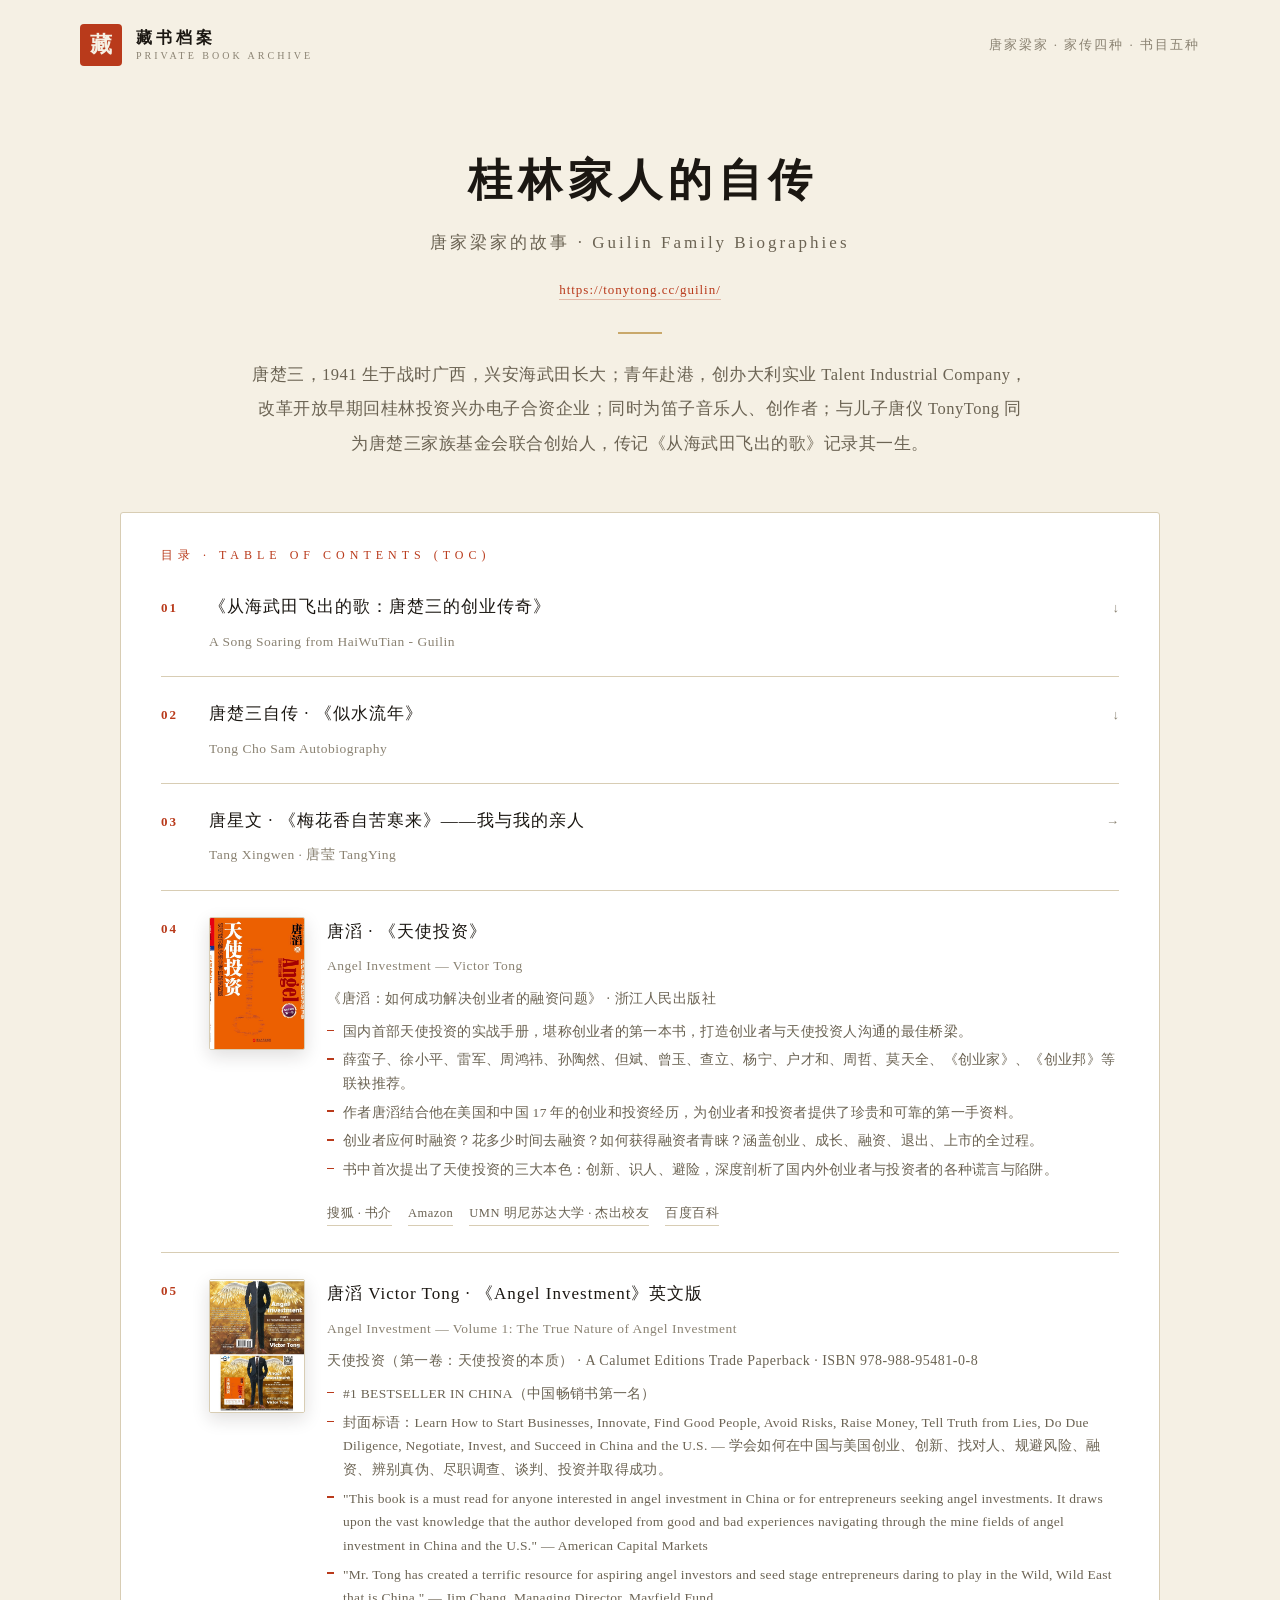
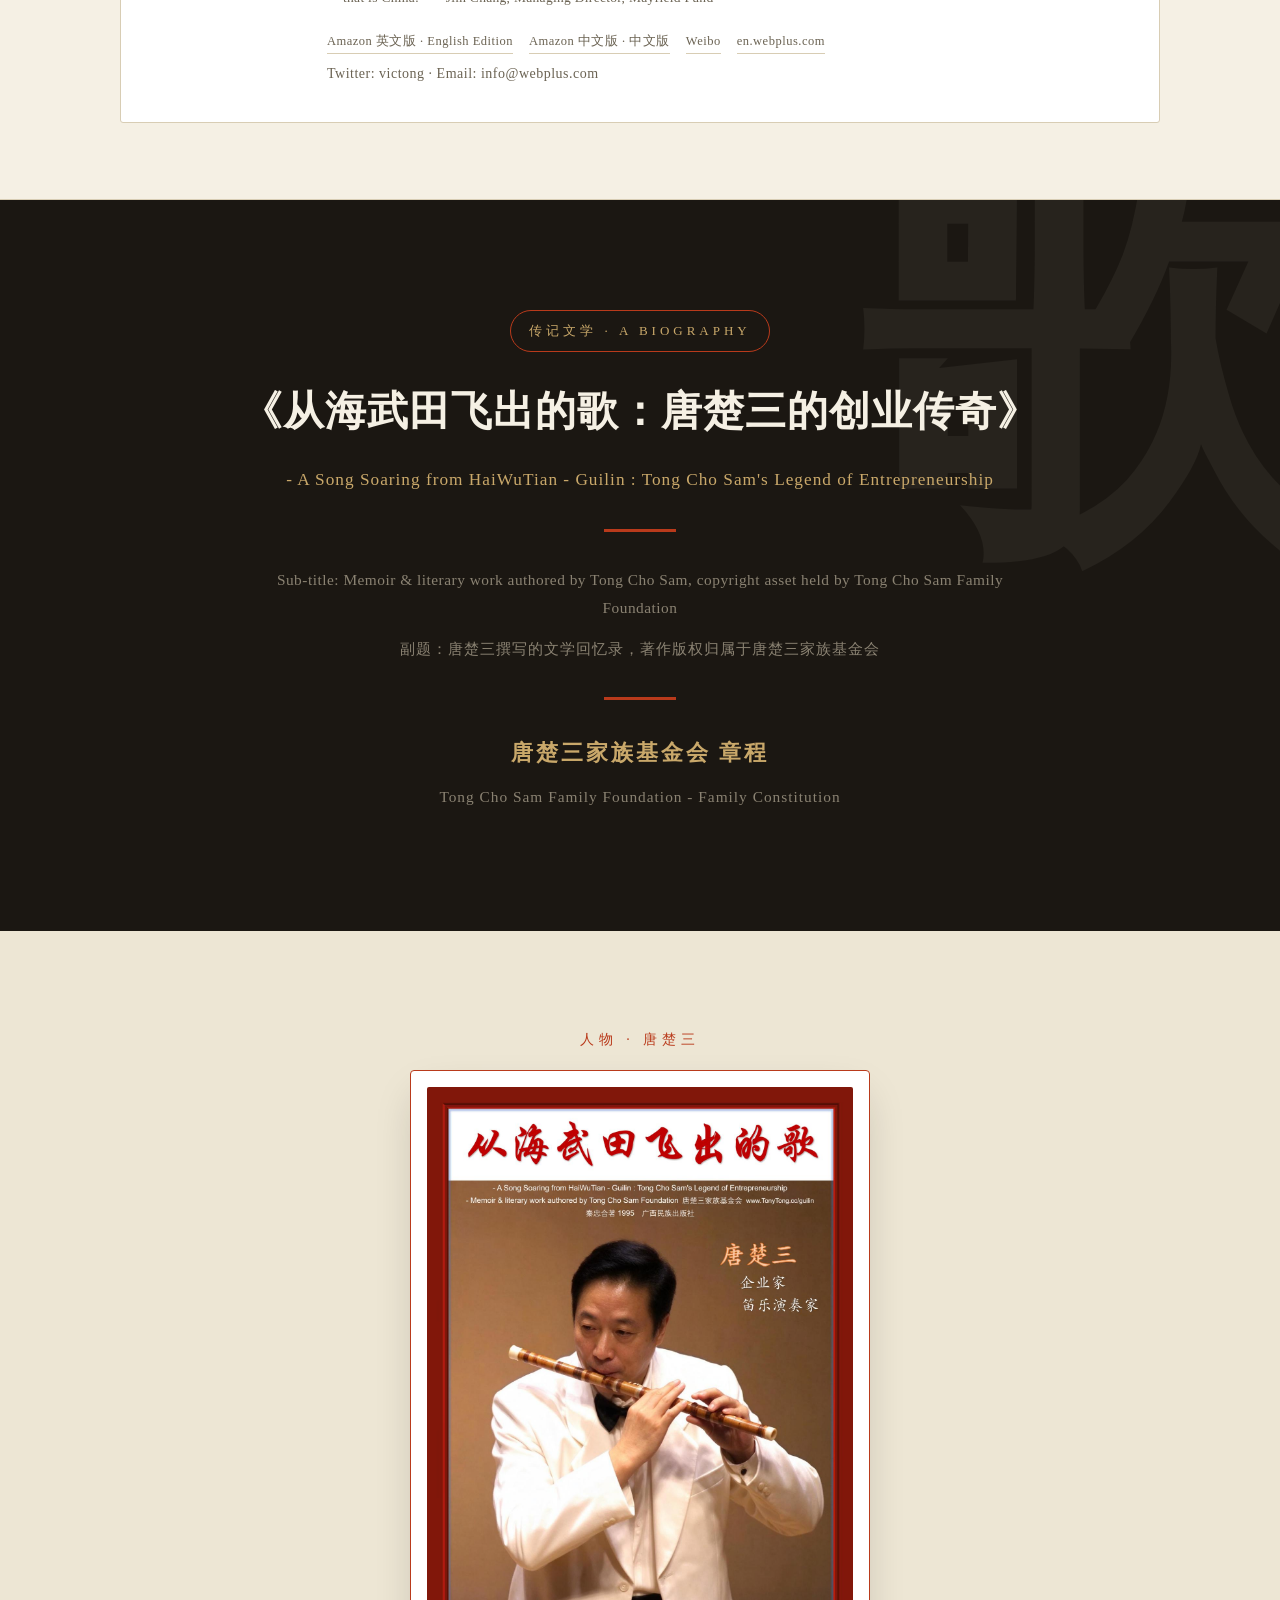
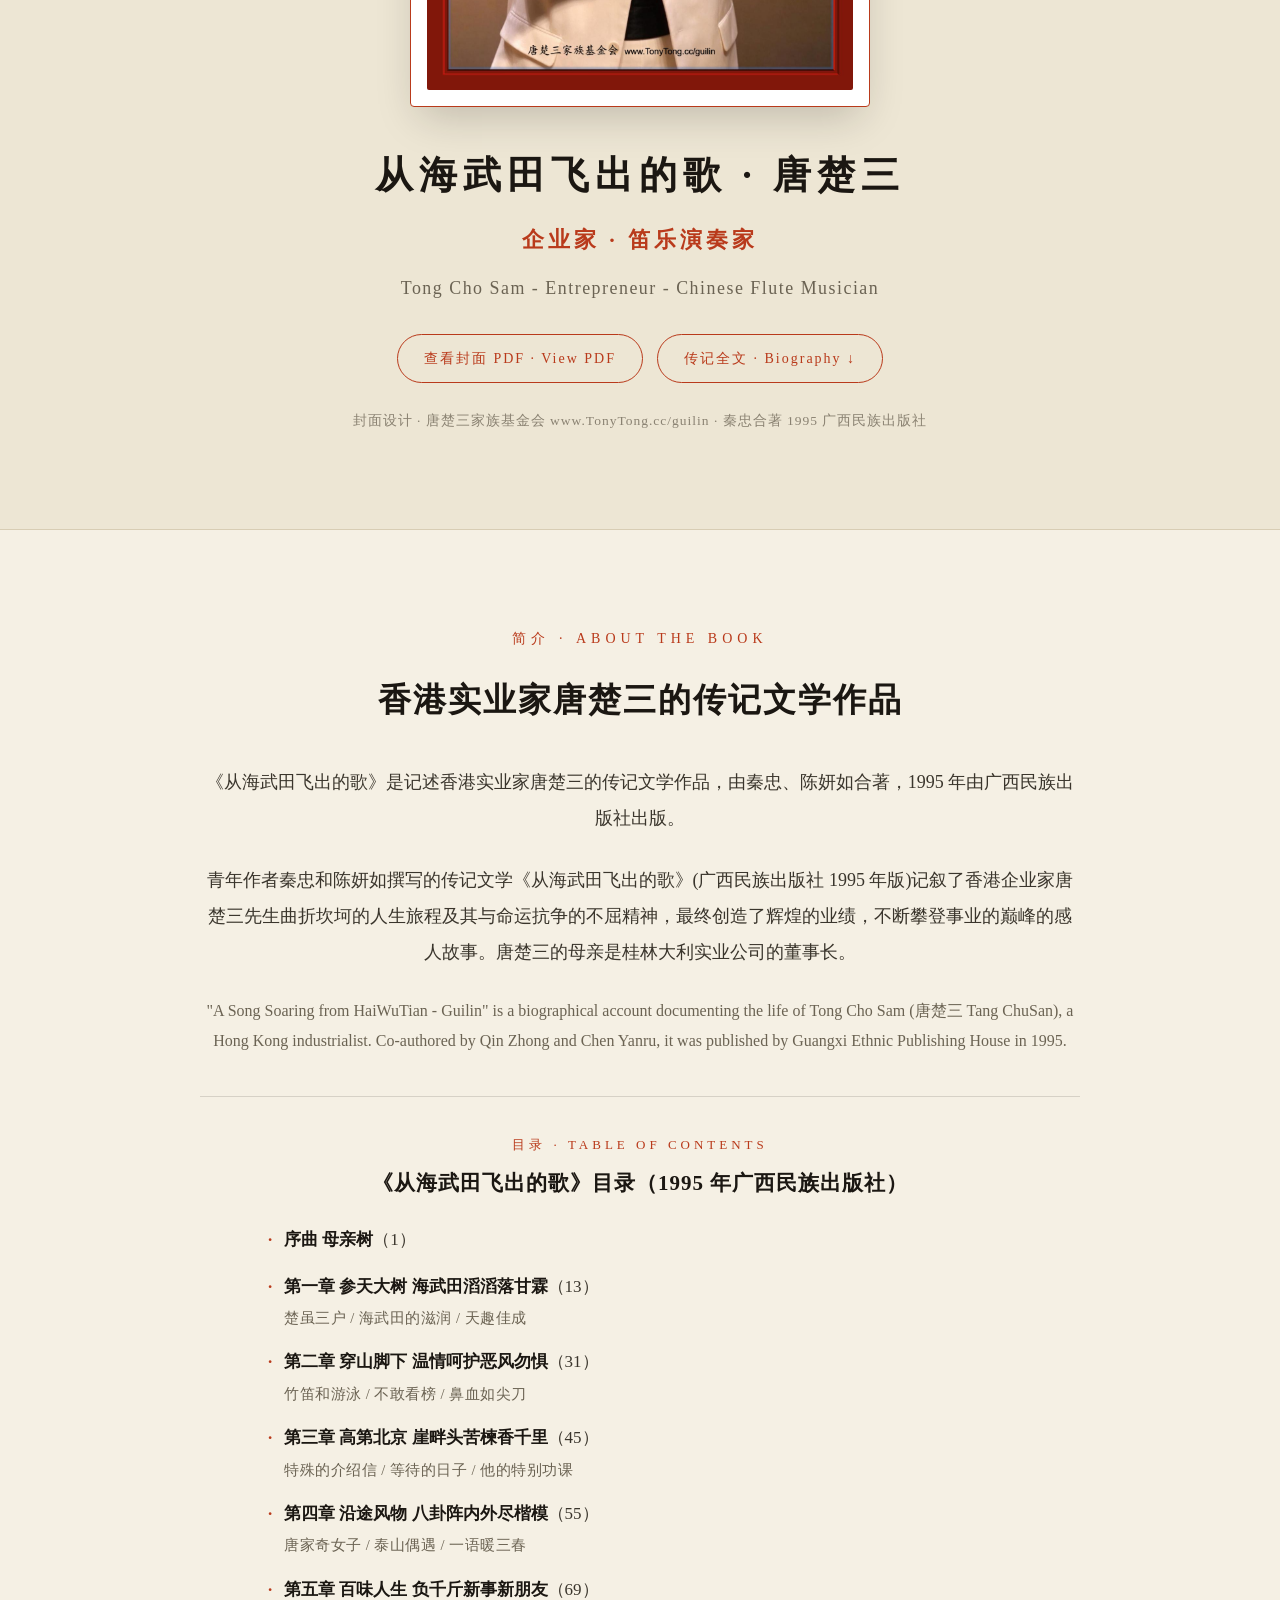
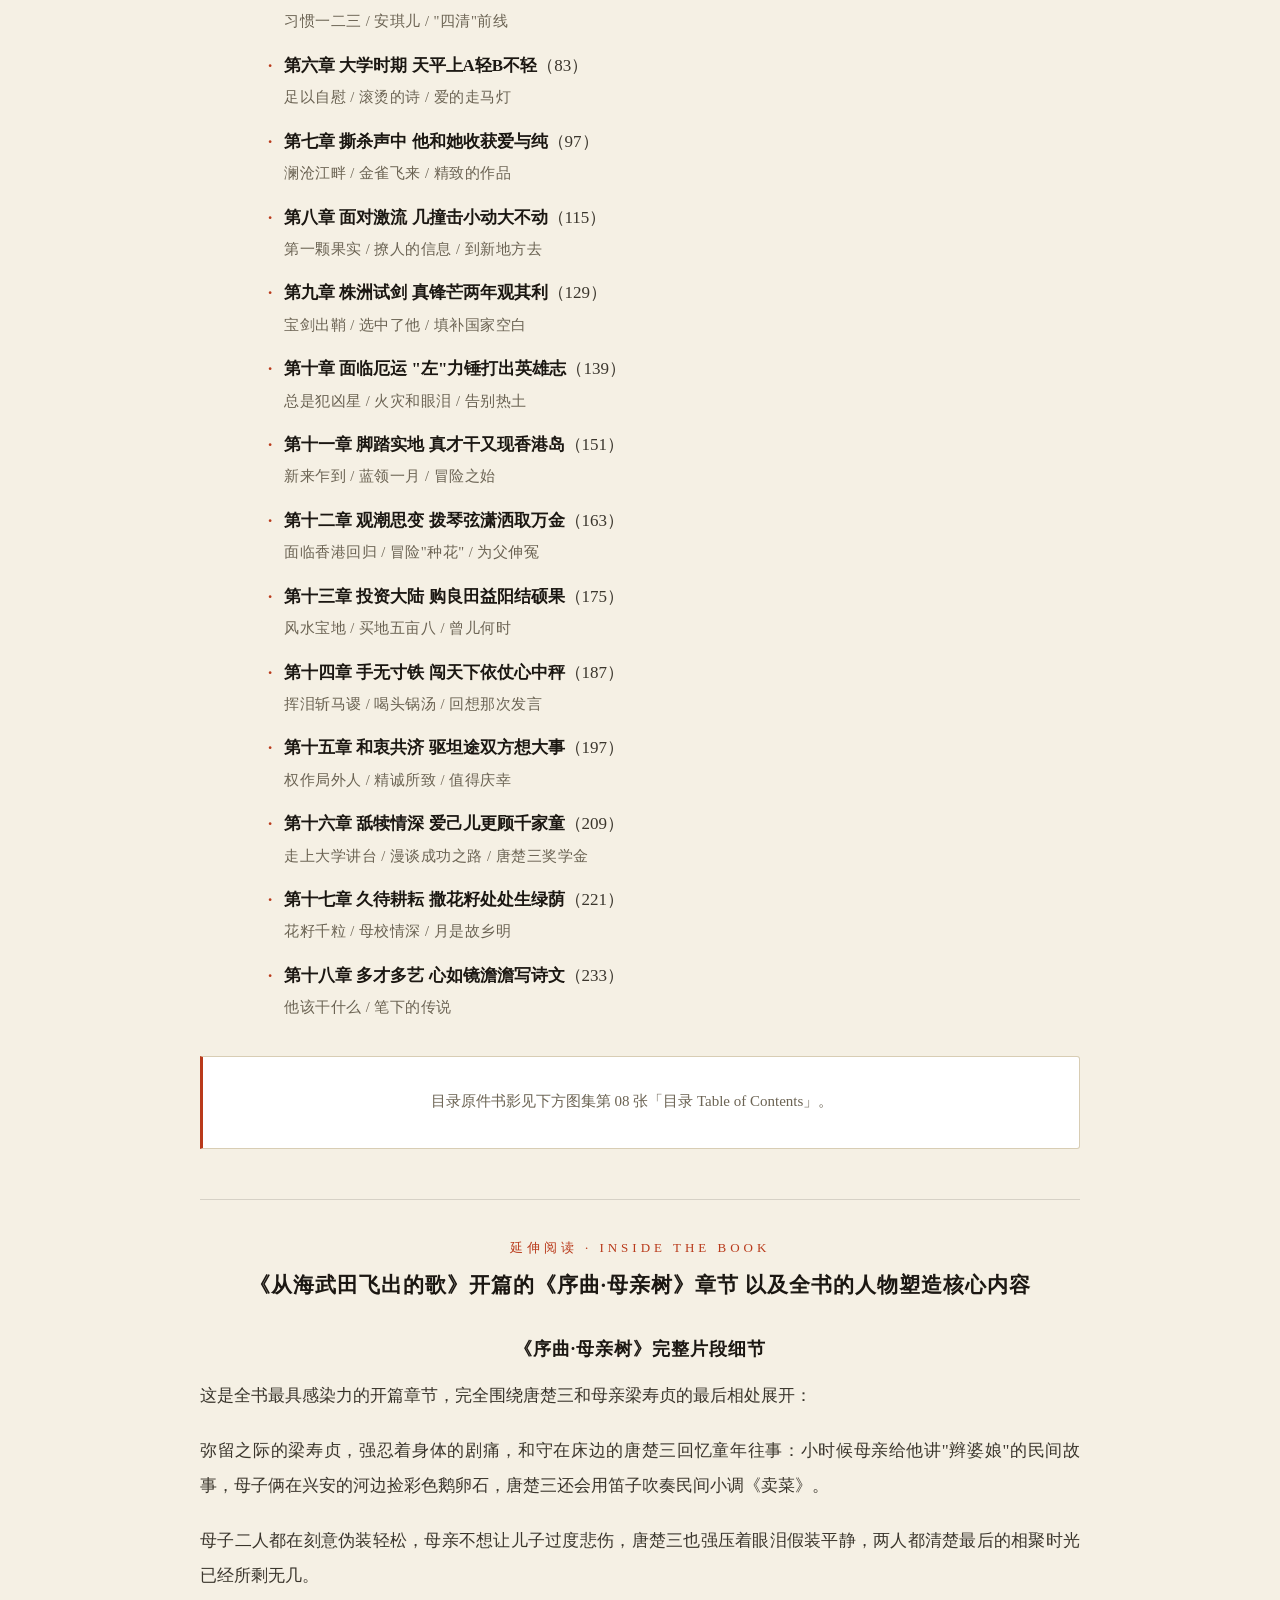
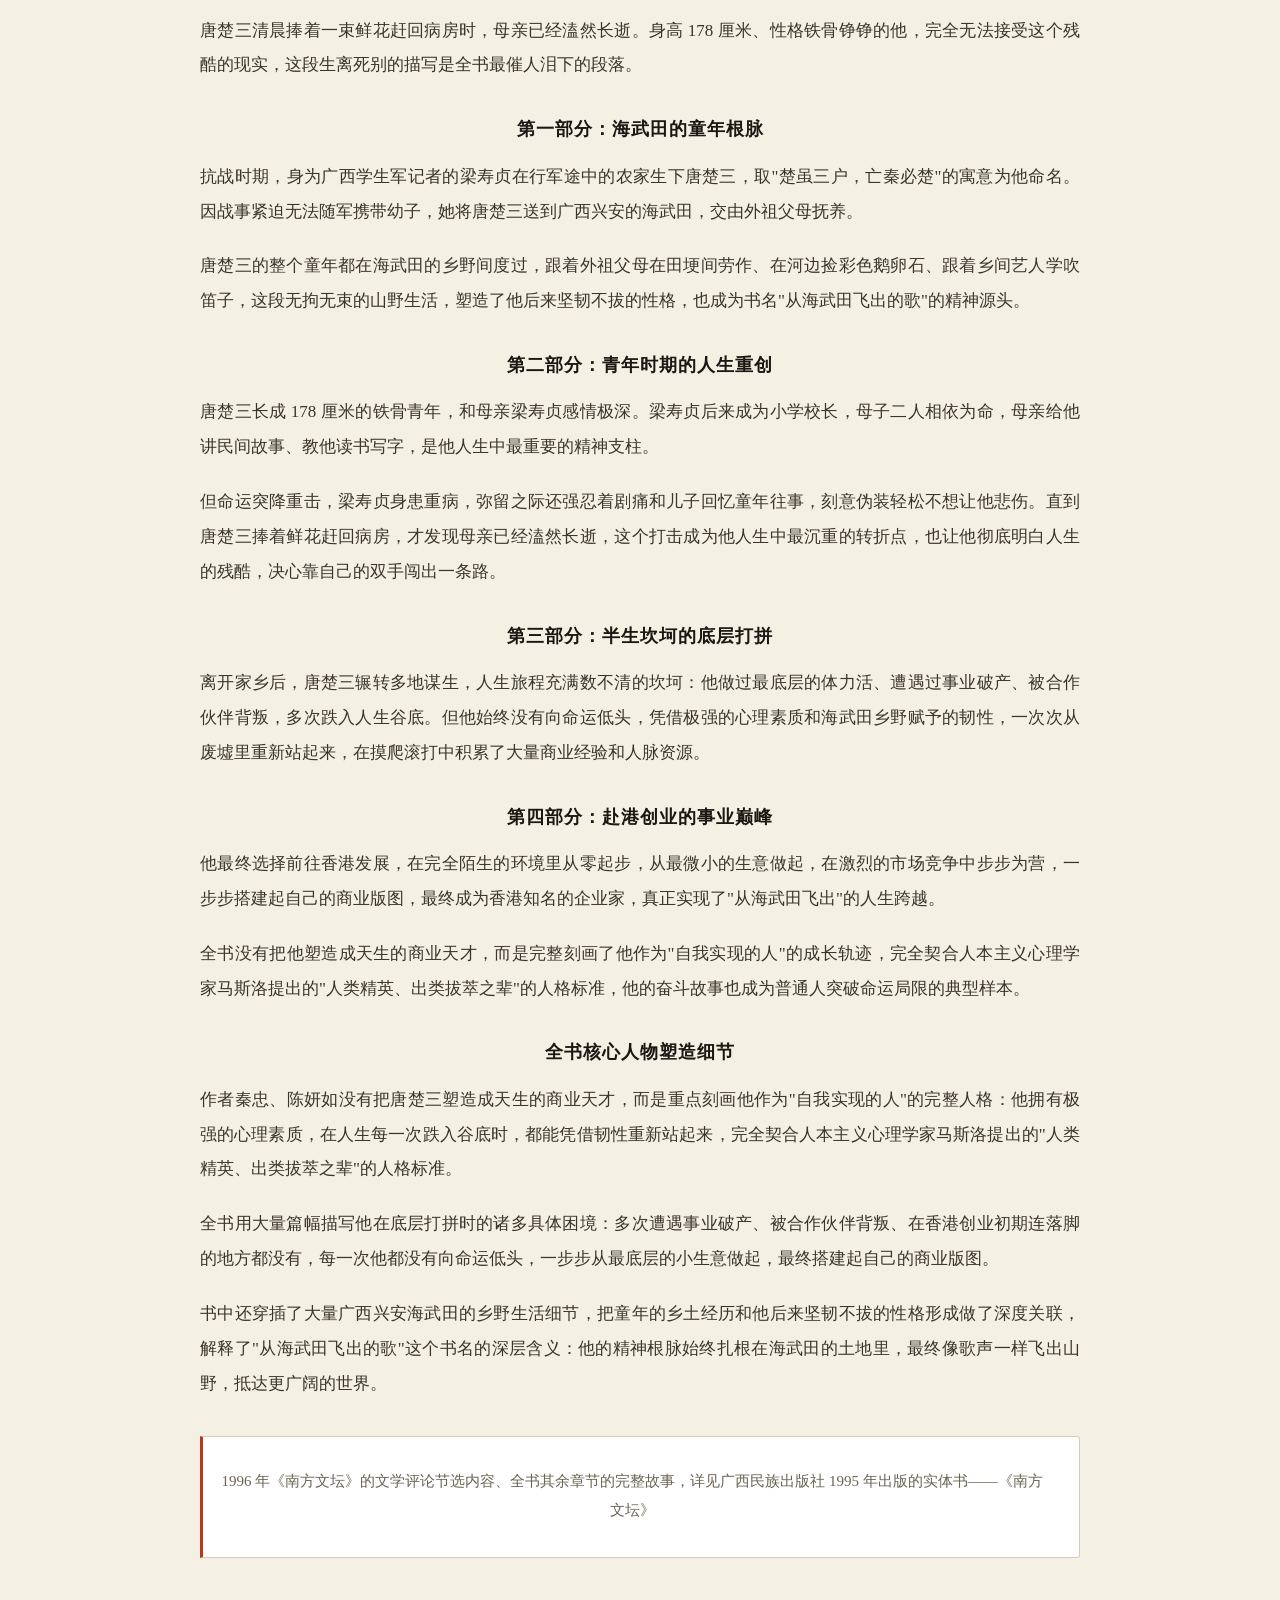
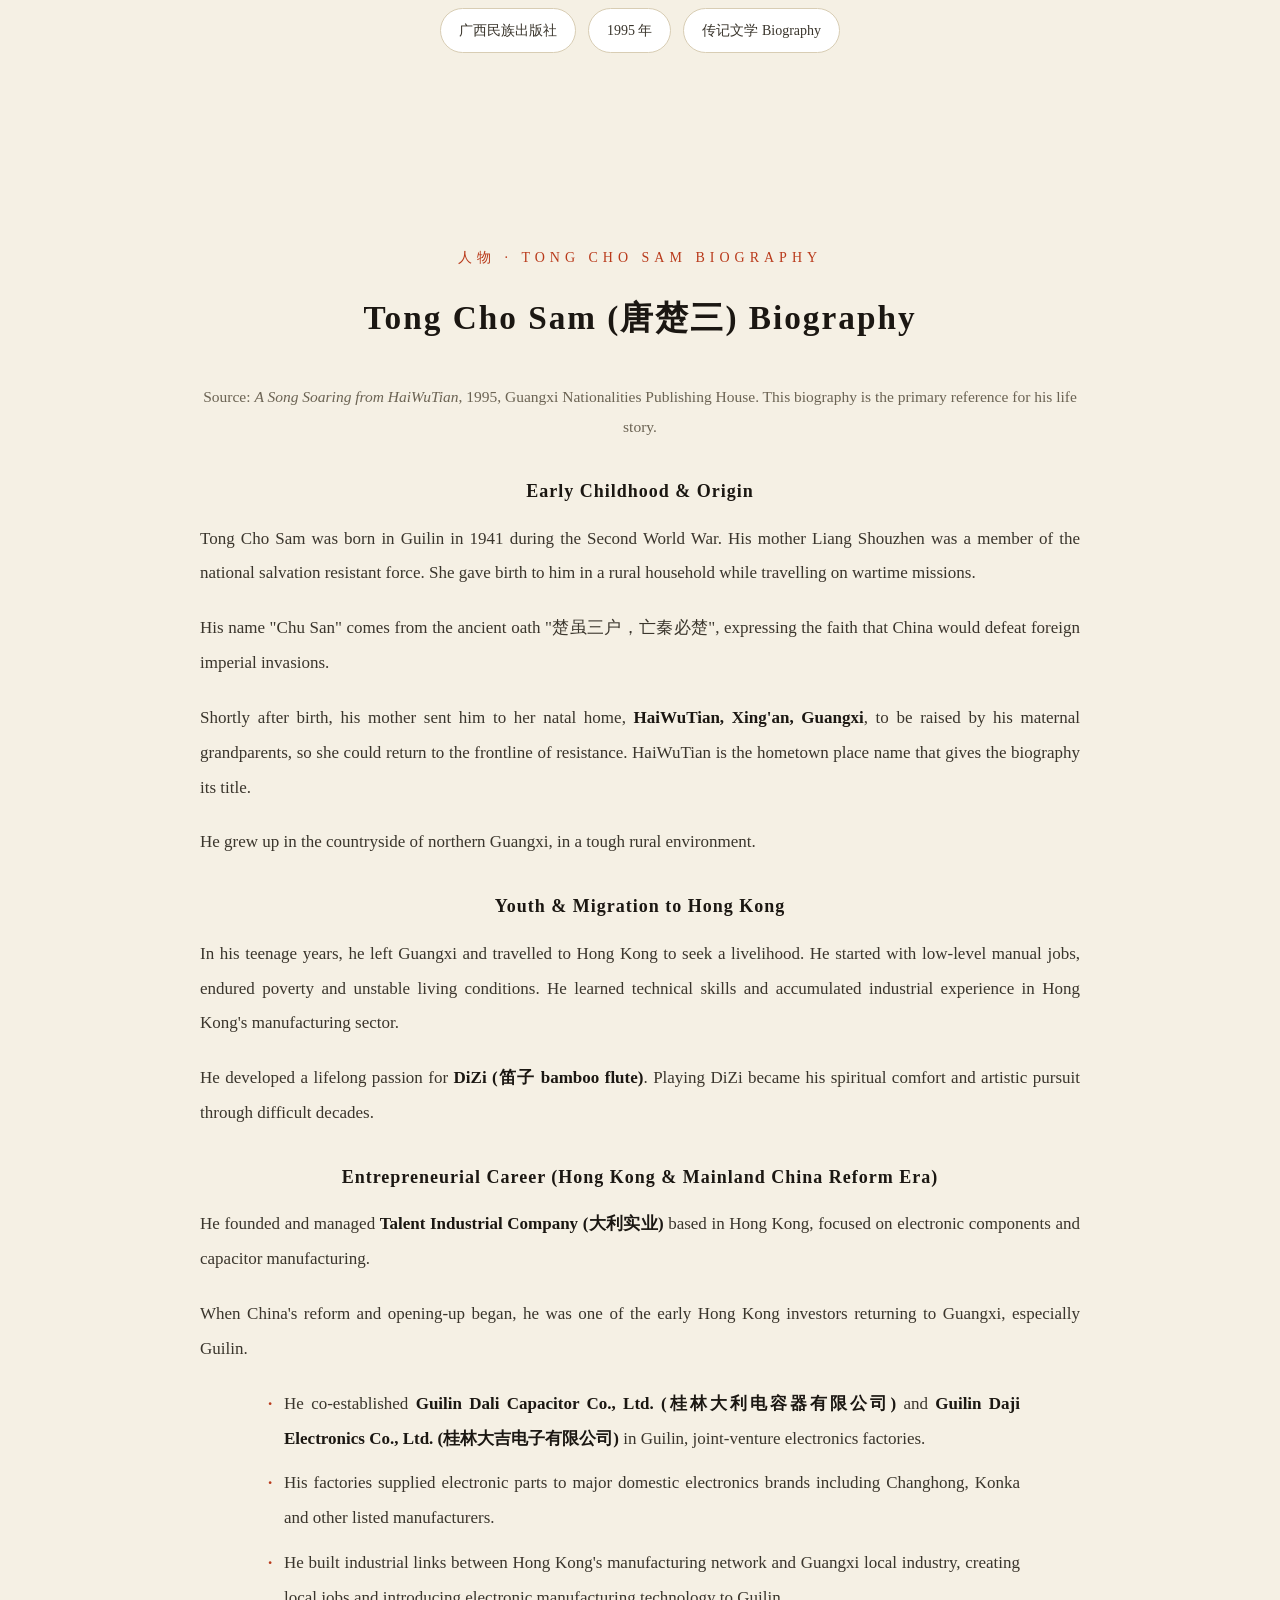
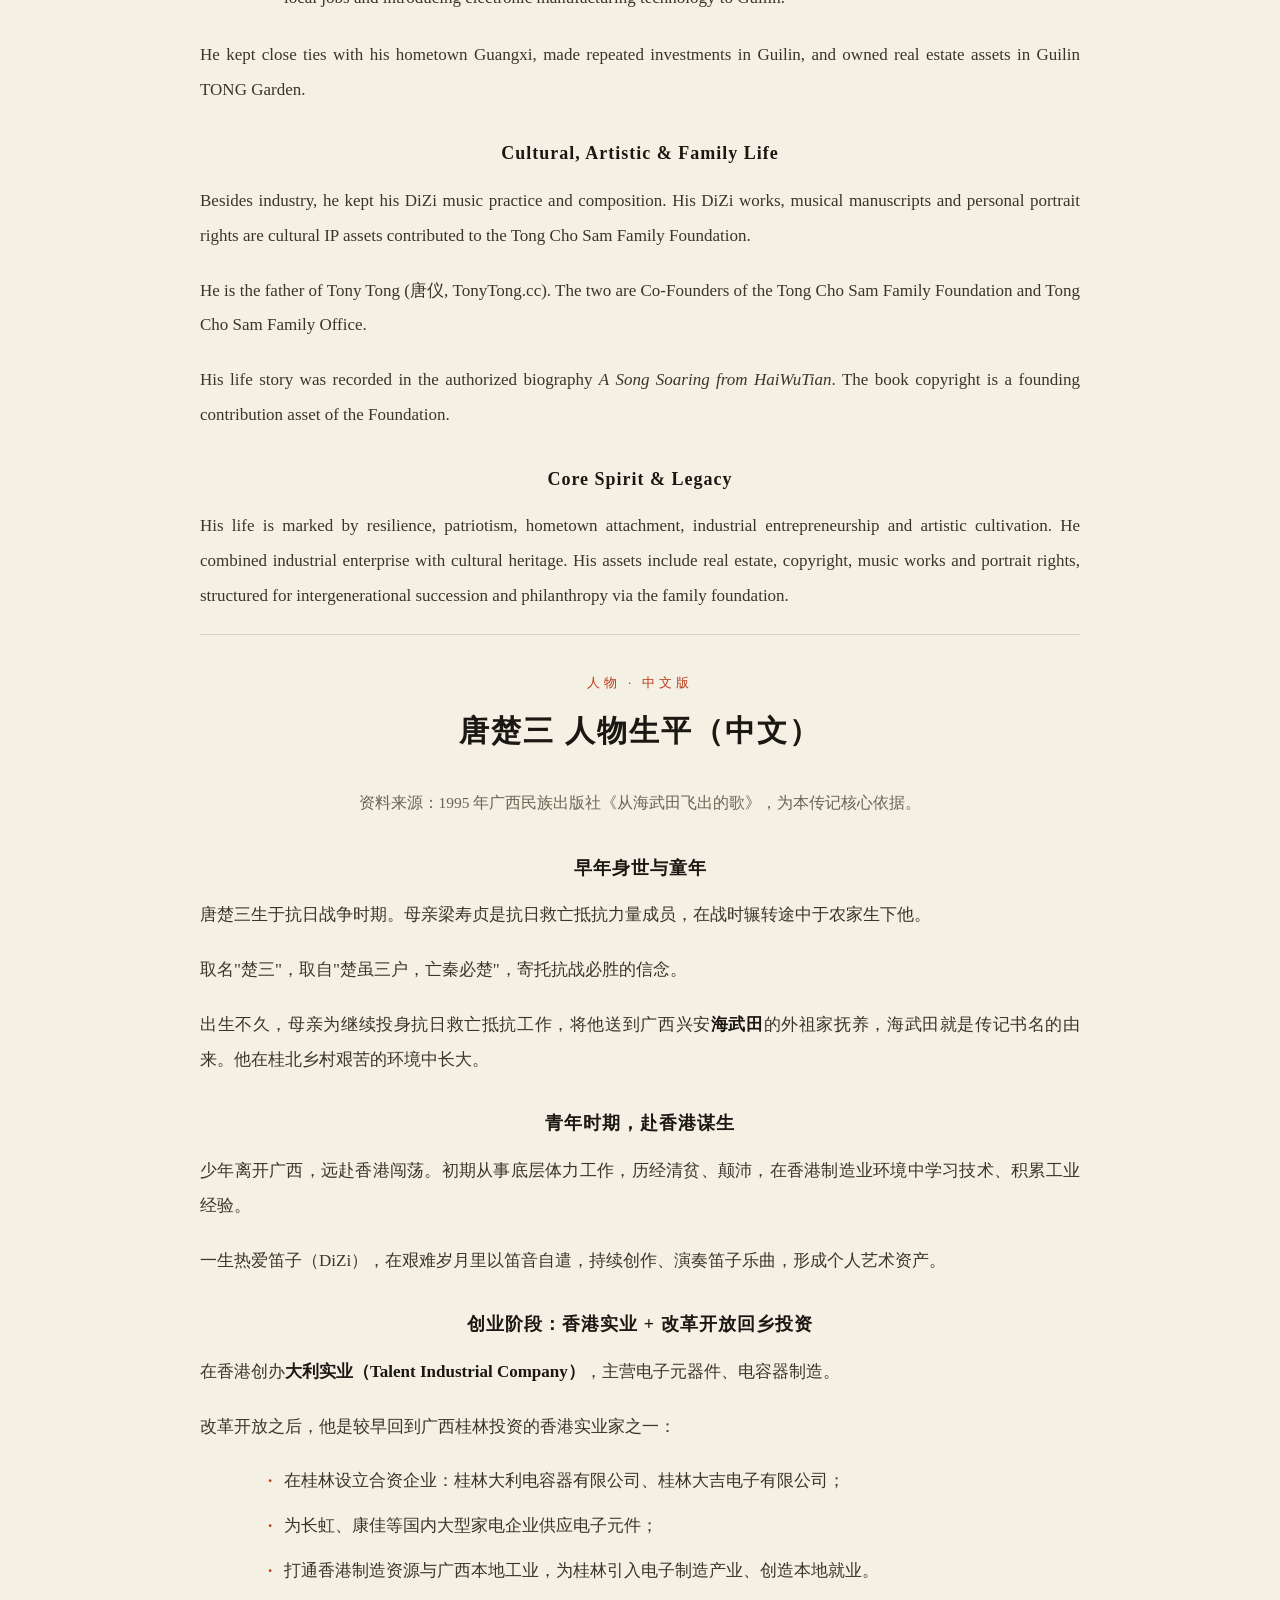
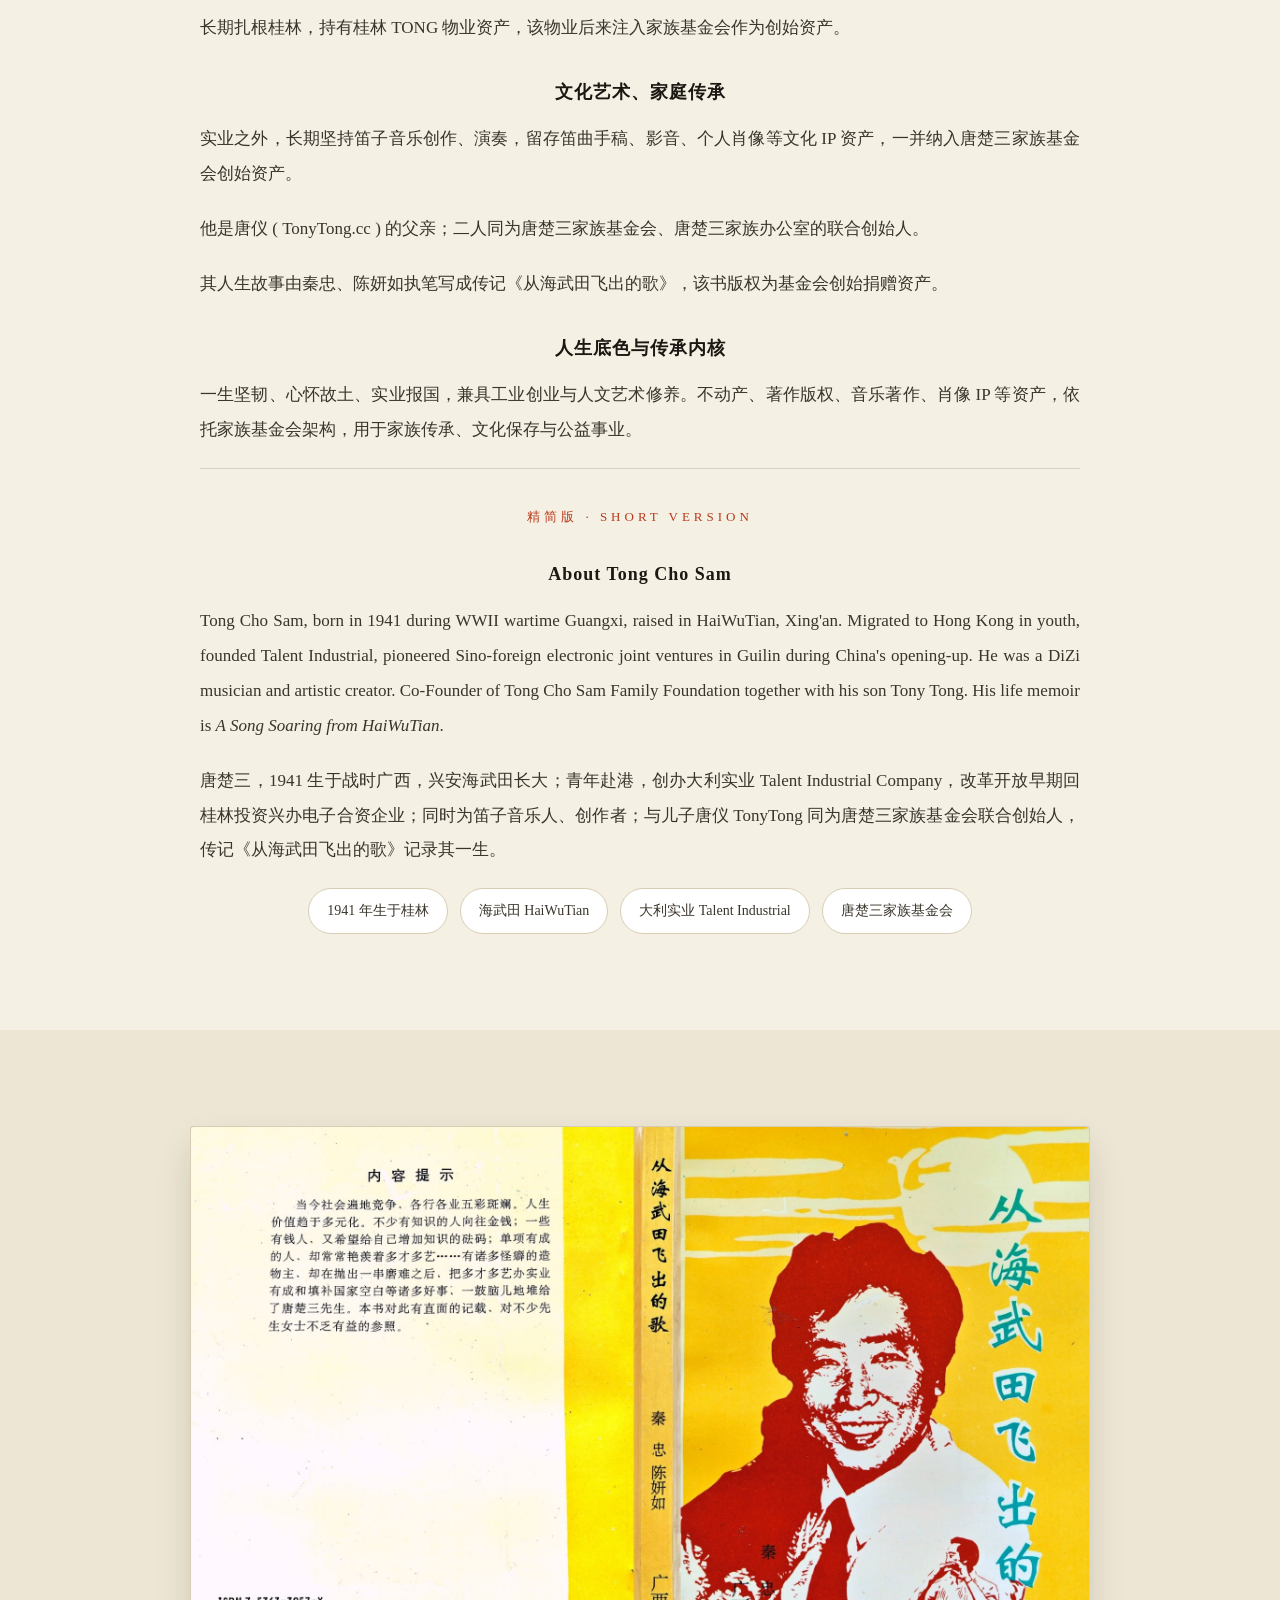
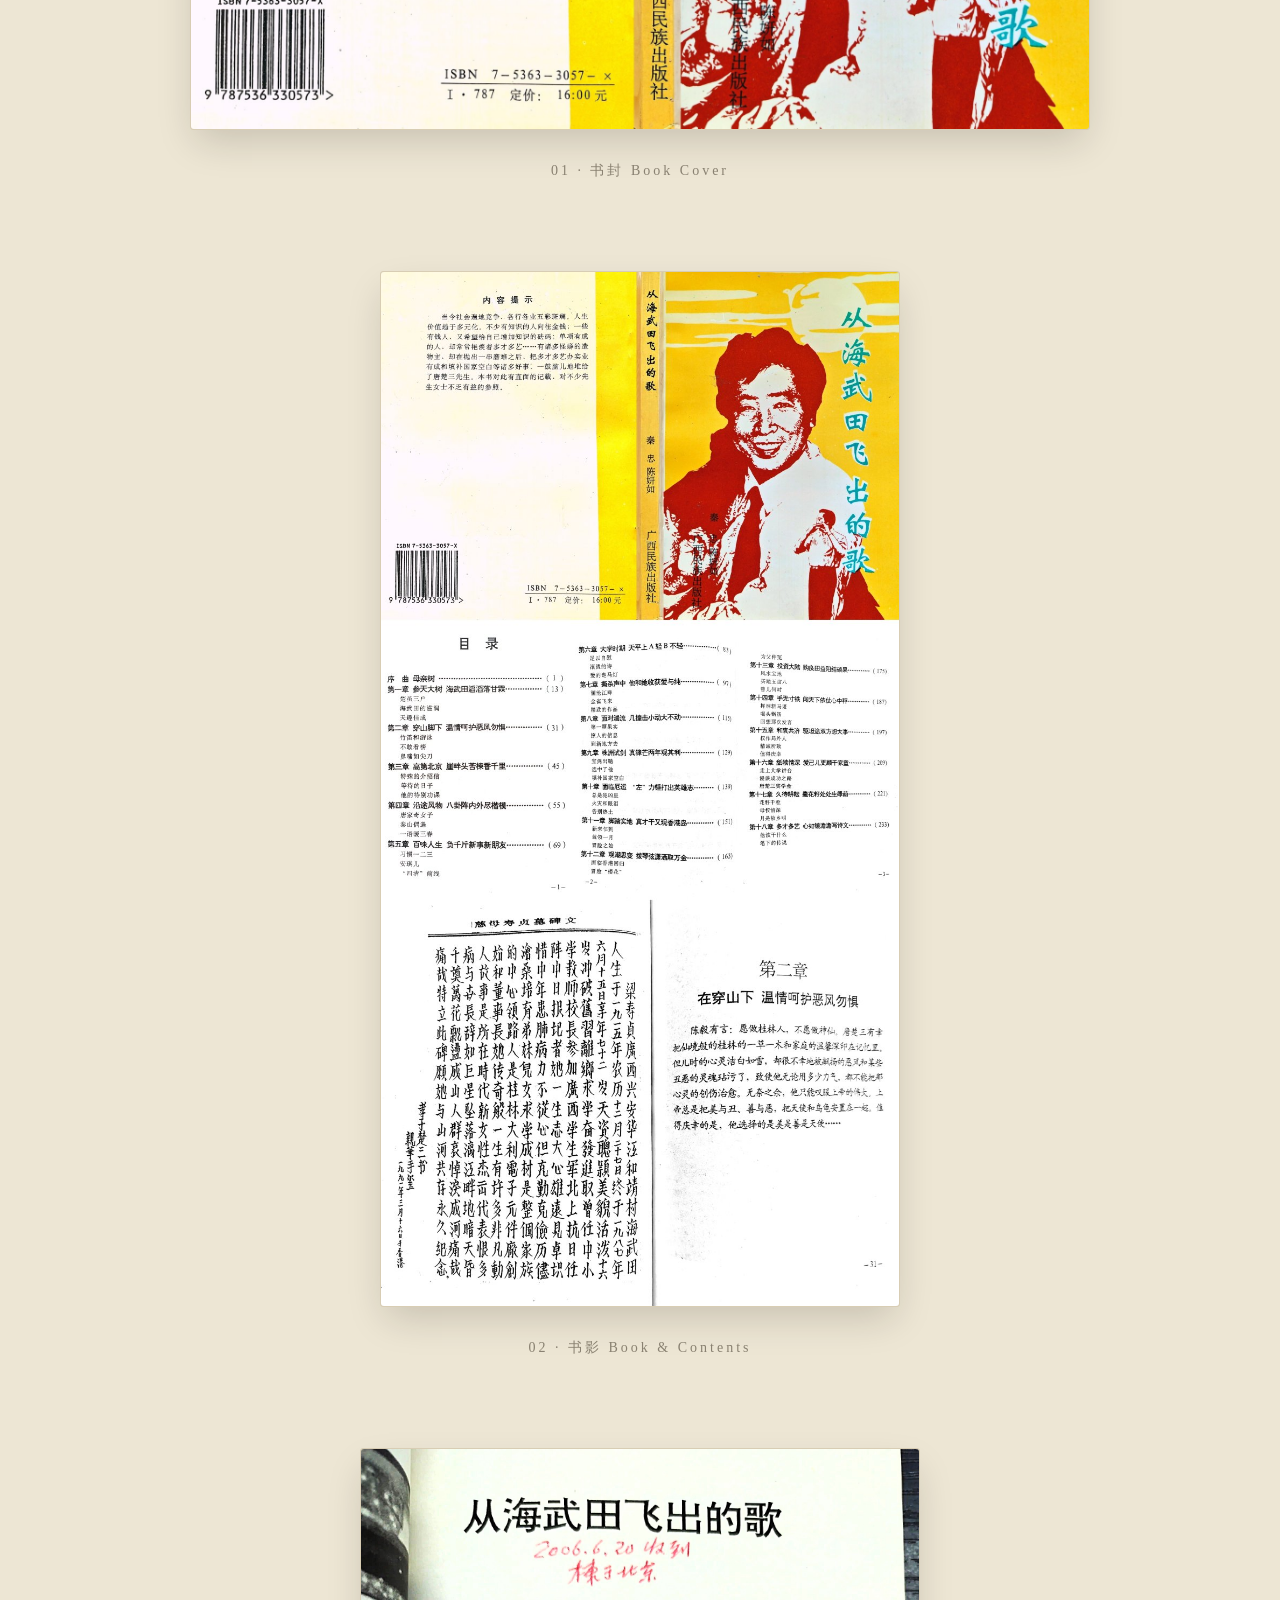
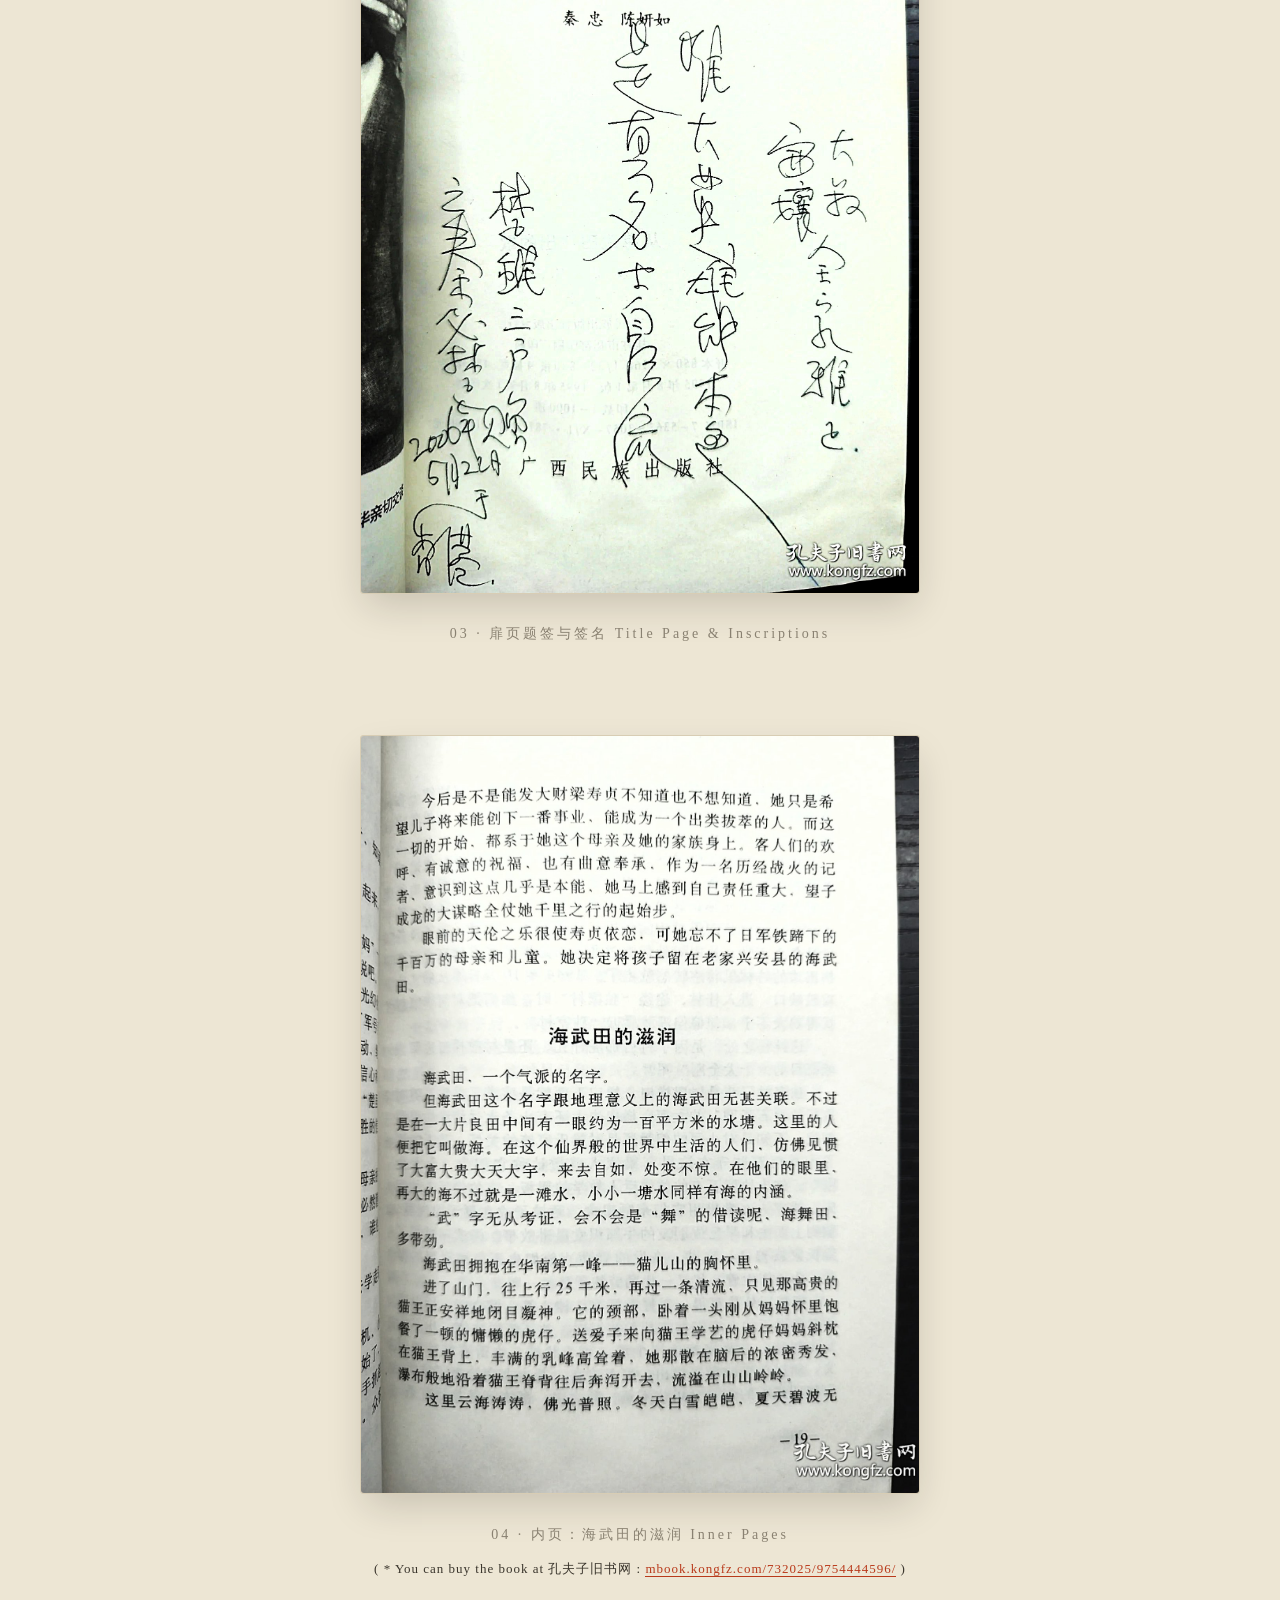
==== commit eef988aa: "guilin: add Tong Cho Sam intro lead under page title; add cover-feature section (Entrepreneur - Chin" ====
--- a/guilin/index.html
+++ b/guilin/index.html
@@ -64,6 +64,14 @@
     border-bottom: 1px solid rgba(185, 58, 27, 0.3); padding-bottom: 2px;
   }
   .top-head .url a:hover { border-bottom-color: var(--vermillion); }
+  .top-head .lead {
+    max-width: 780px; margin: 30px auto 0; text-align: center;
+    font-size: 16.5px; line-height: 2.1; letter-spacing: 0.5px; color: var(--ink-mute);
+  }
+  .top-head .lead::before {
+    content: ""; display: block; width: 44px; height: 2px;
+    background: var(--gold); margin: 0 auto 24px;
+  }
 
   .top-toc {
     background: var(--card); border: 1px solid var(--line); border-radius: 3px;
@@ -179,6 +187,44 @@
   }
   .hero .authors { font-size: clamp(15px, 1.5vw, 19px); color: #D8CFBB; letter-spacing: 1px; }
   .hero .publish { margin-top: 14px; font-size: 15px; color: var(--ink-faint); letter-spacing: 1px; }
+
+  /* ---------- Cover feature (Tong Cho Sam) ---------- */
+  .cover-feature {
+    background: var(--paper-deep); padding: 96px 24px;
+    text-align: center; border-bottom: 1px solid var(--line);
+  }
+  .cover-feature .cf-card {
+    max-width: 460px; margin: 0 auto 40px;
+    border: 1.5px solid var(--vermillion); border-radius: 4px;
+    background: var(--card); padding: 16px;
+    box-shadow: 0 18px 40px -10px rgba(27, 23, 18, 0.22);
+  }
+  .cover-feature .cf-card img {
+    width: 100%; display: block; border-radius: 2px;
+  }
+  .cover-feature .cf-name {
+    font-size: clamp(26px, 3vw, 40px); font-weight: 700;
+    letter-spacing: 6px; color: var(--ink); line-height: 1.5;
+  }
+  .cover-feature .cf-role {
+    margin-top: 16px; font-size: clamp(17px, 1.8vw, 22px);
+    letter-spacing: 4px; color: var(--vermillion); font-weight: 600;
+  }
+  .cover-feature .cf-role-en {
+    margin-top: 12px; font-size: clamp(14px, 1.4vw, 18px);
+    letter-spacing: 1.5px; color: var(--ink-mute); line-height: 1.8;
+  }
+  .cover-feature .cf-links { display: flex; gap: 14px; justify-content: center; flex-wrap: wrap; margin-top: 30px; }
+  .cover-feature .cf-links a {
+    display: inline-block; padding: 11px 26px; border-radius: 999px;
+    border: 1px solid var(--vermillion); color: var(--vermillion);
+    font-size: 14px; letter-spacing: 2px; text-decoration: none;
+    transition: all 0.15s ease;
+  }
+  .cover-feature .cf-links a:hover { background: var(--vermillion); color: var(--paper); }
+  .cover-feature .cf-note {
+    margin-top: 26px; font-size: 13.5px; letter-spacing: 1px; color: var(--ink-faint);
+  }
 
   /* ---------- About ---------- */
   .about { padding: 96px 24px; text-align: center; }
@@ -462,6 +508,7 @@
         <h1>桂林家人的自传</h1>
         <p class="en">唐家梁家的故事 · Guilin Family Biographies</p>
         <p class="url"><a href="https://tonytong.cc/guilin/">https://tonytong.cc/guilin/</a></p>
+        <p class="lead">唐楚三，1941 生于战时广西，兴安海武田长大；青年赴港，创办大利实业 Talent Industrial Company，改革开放早期回桂林投资兴办电子合资企业；同时为笛子音乐人、创作者；与儿子唐仪 TonyTong 同为唐楚三家族基金会联合创始人，传记《从海武田飞出的歌》记录其一生。</p>
       </div>
       <div class="top-toc">
         <div class="top-toc-label">目录 · TABLE OF CONTENTS (TOC)</div>
@@ -562,6 +609,21 @@
     <p class="const-en">Tong Cho Sam Family Foundation - Family Constitution</p>
   </section>
 
+  <section class="cover-feature" id="tongsam-cover">
+    <div class="sec-label">人物 · 唐楚三</div>
+    <div class="cf-card">
+      <img src="/guilin/images/TongChoSam-HaiWuTian-cover.jpg" alt="唐楚三笛乐演奏封面 · Tong Cho Sam playing DiZi - A Song Soaring from HaiWuTian">
+    </div>
+    <div class="cf-name">从海武田飞出的歌 · 唐楚三</div>
+    <div class="cf-role">企业家 · 笛乐演奏家</div>
+    <div class="cf-role-en">Tong Cho Sam - Entrepreneur - Chinese Flute Musician</div>
+    <div class="cf-links">
+      <a href="/guilin/images/TongChoSam-HaiWuTian-Song.pdf" target="_blank" rel="noopener">查看封面 PDF · View PDF</a>
+      <a href="#tongsam1">传记全文 · Biography ↓</a>
+    </div>
+    <p class="cf-note">封面设计 · 唐楚三家族基金会 www.TonyTong.cc/guilin · 秦忠合著 1995 广西民族出版社</p>
+  </section>
+
   <section class="about">
     <div class="about-inner">
       <div class="sec-label">简介 · ABOUT THE BOOK</div>
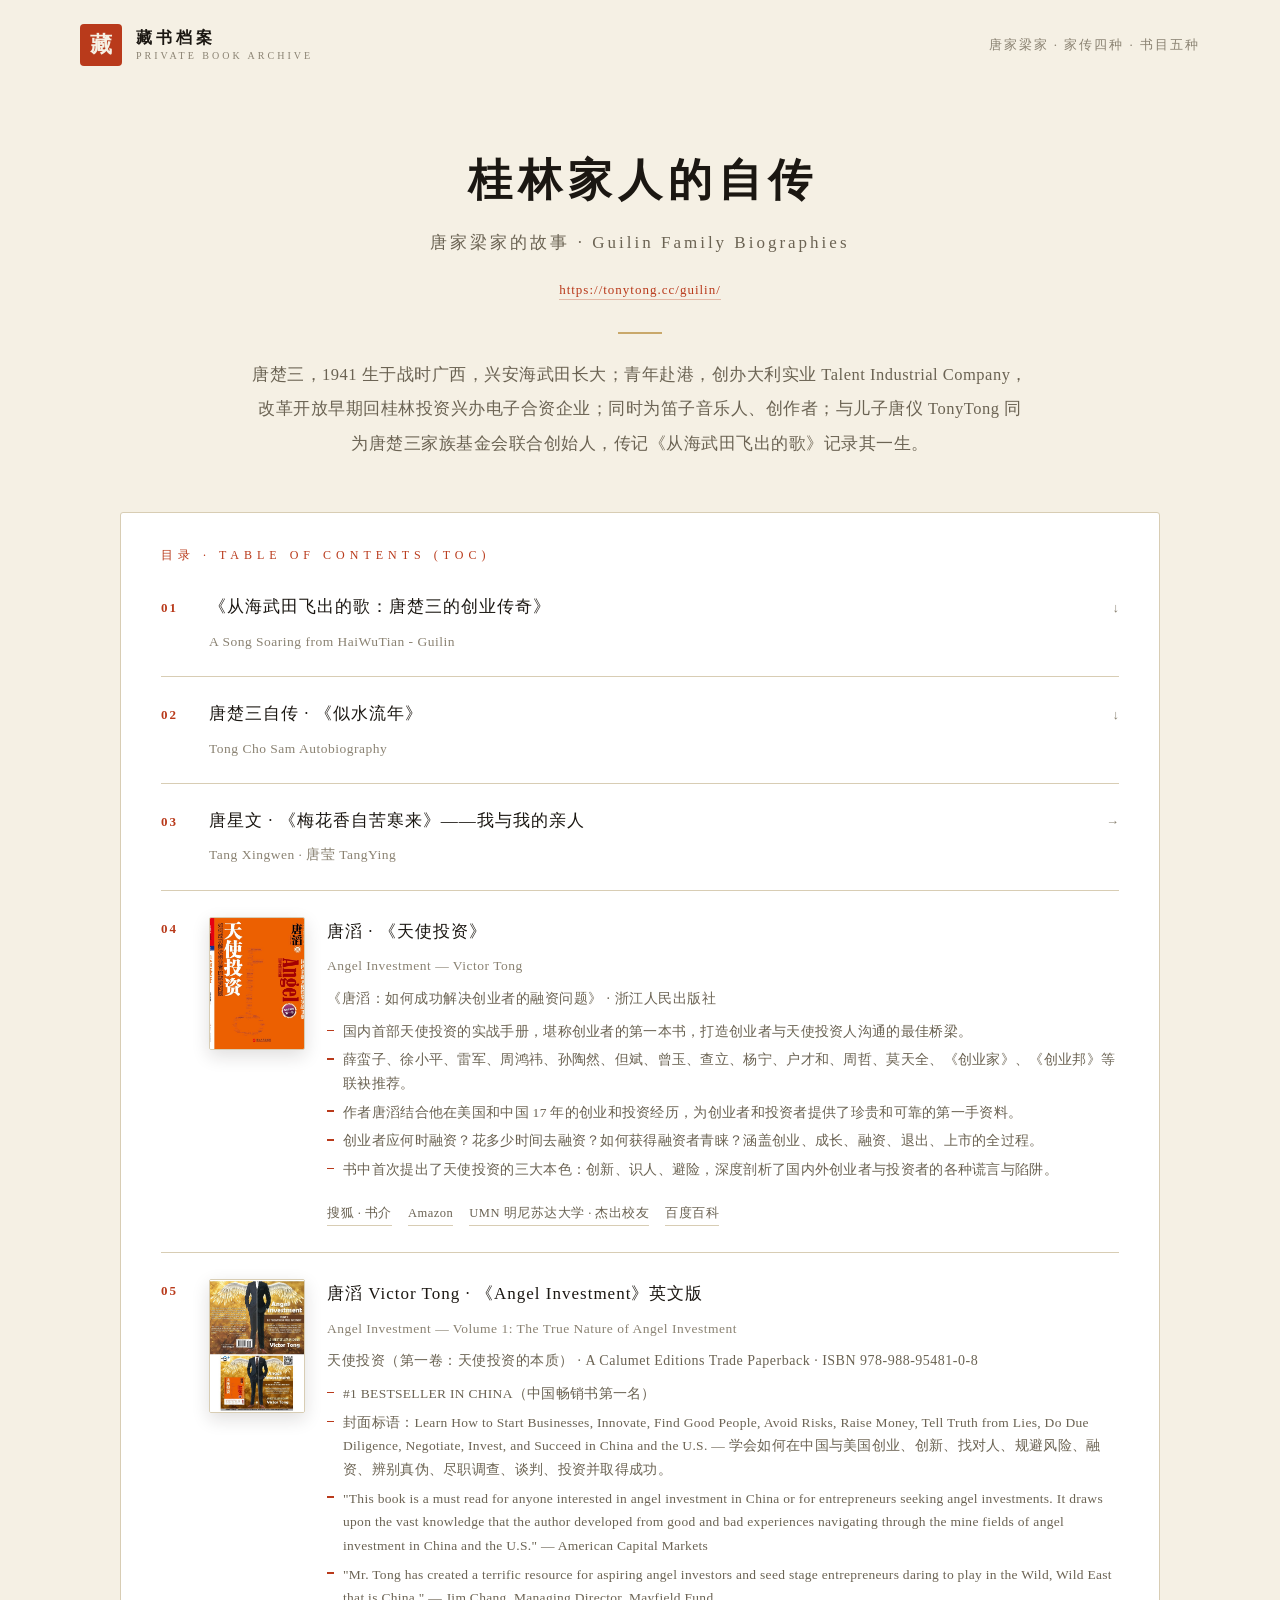
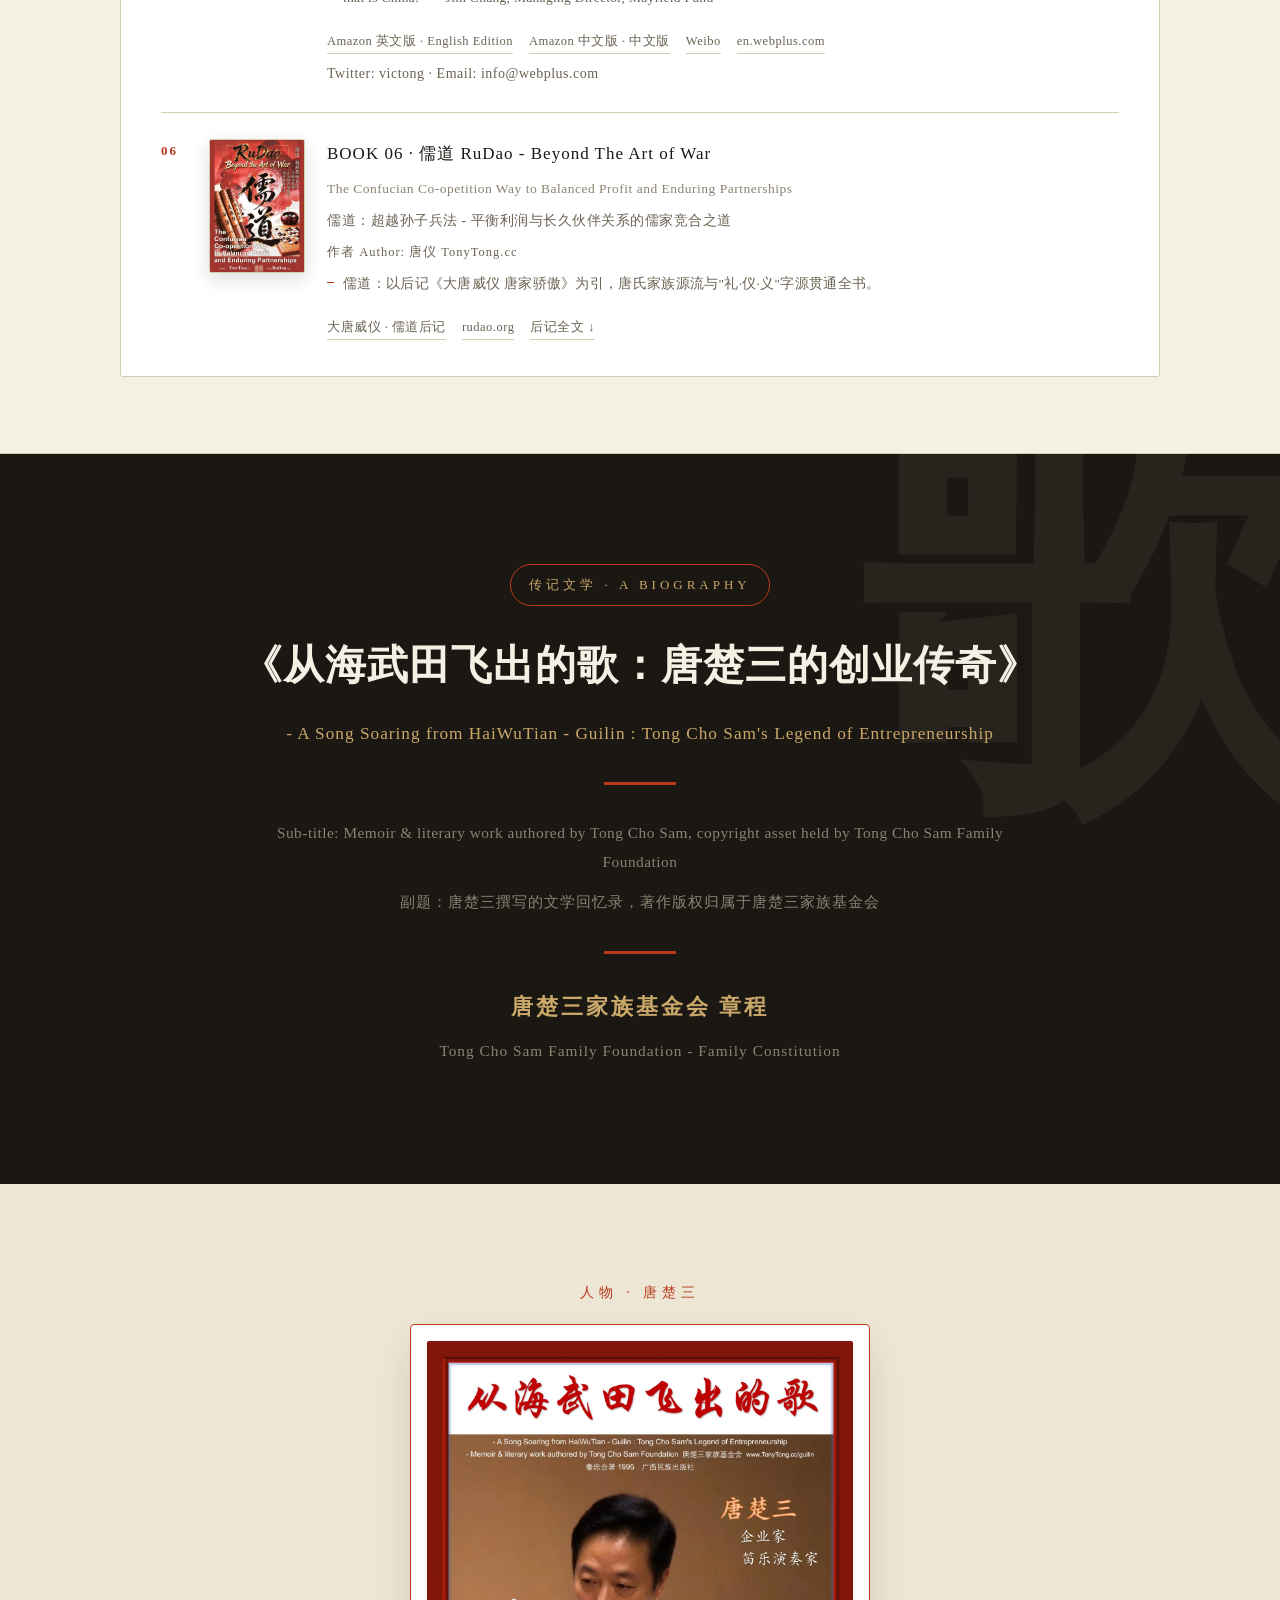
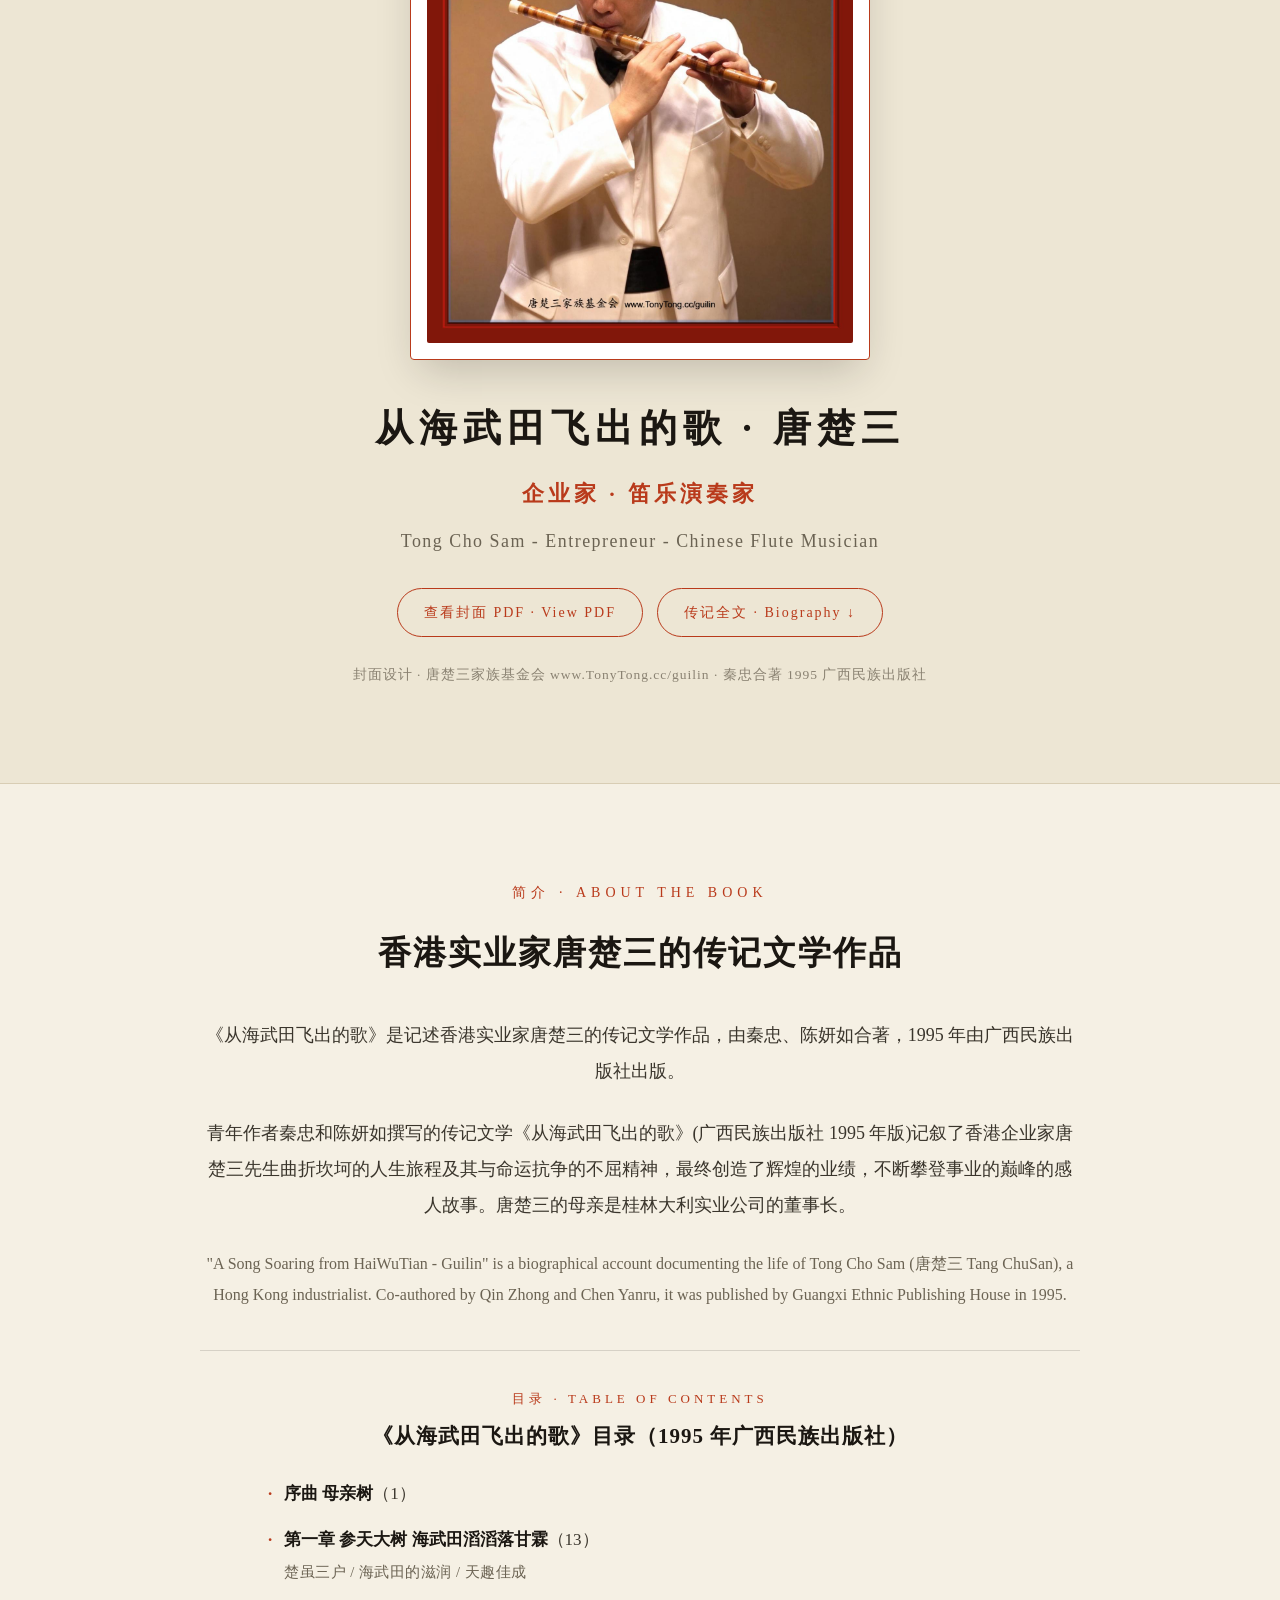
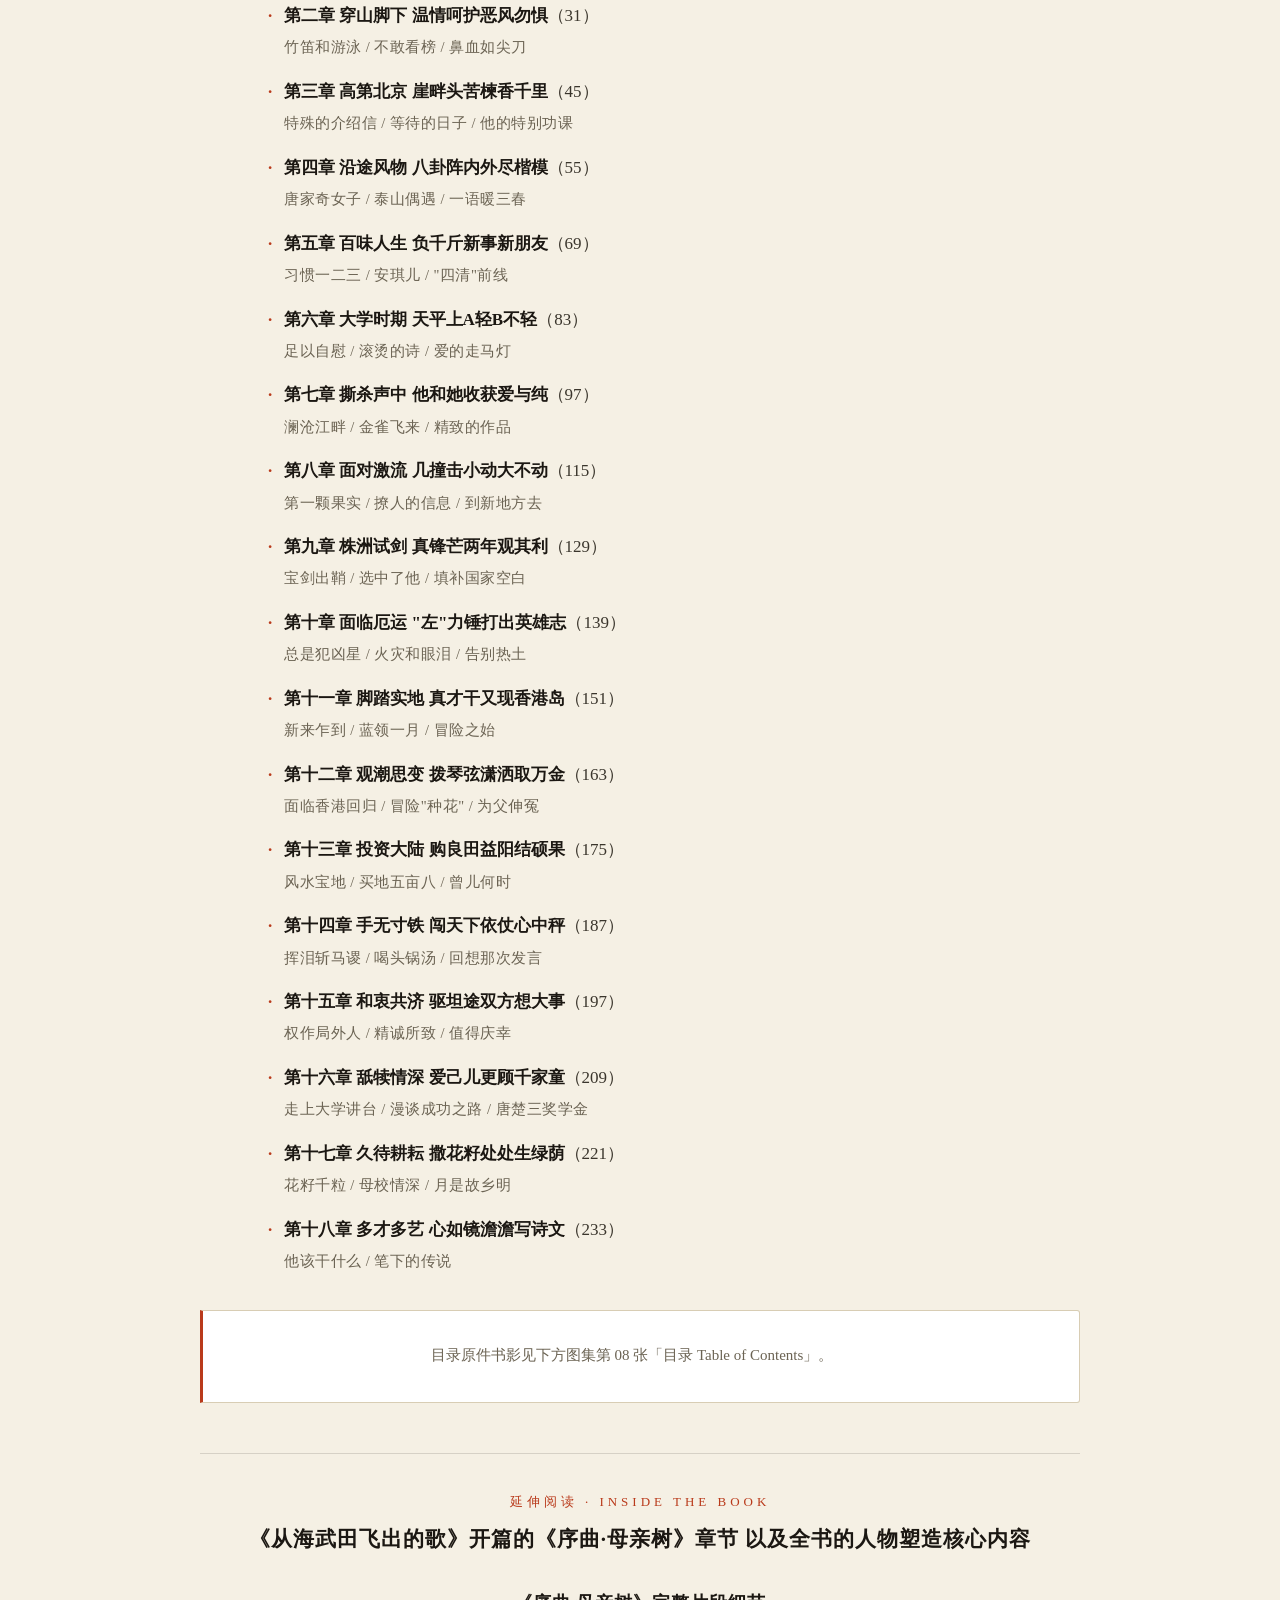
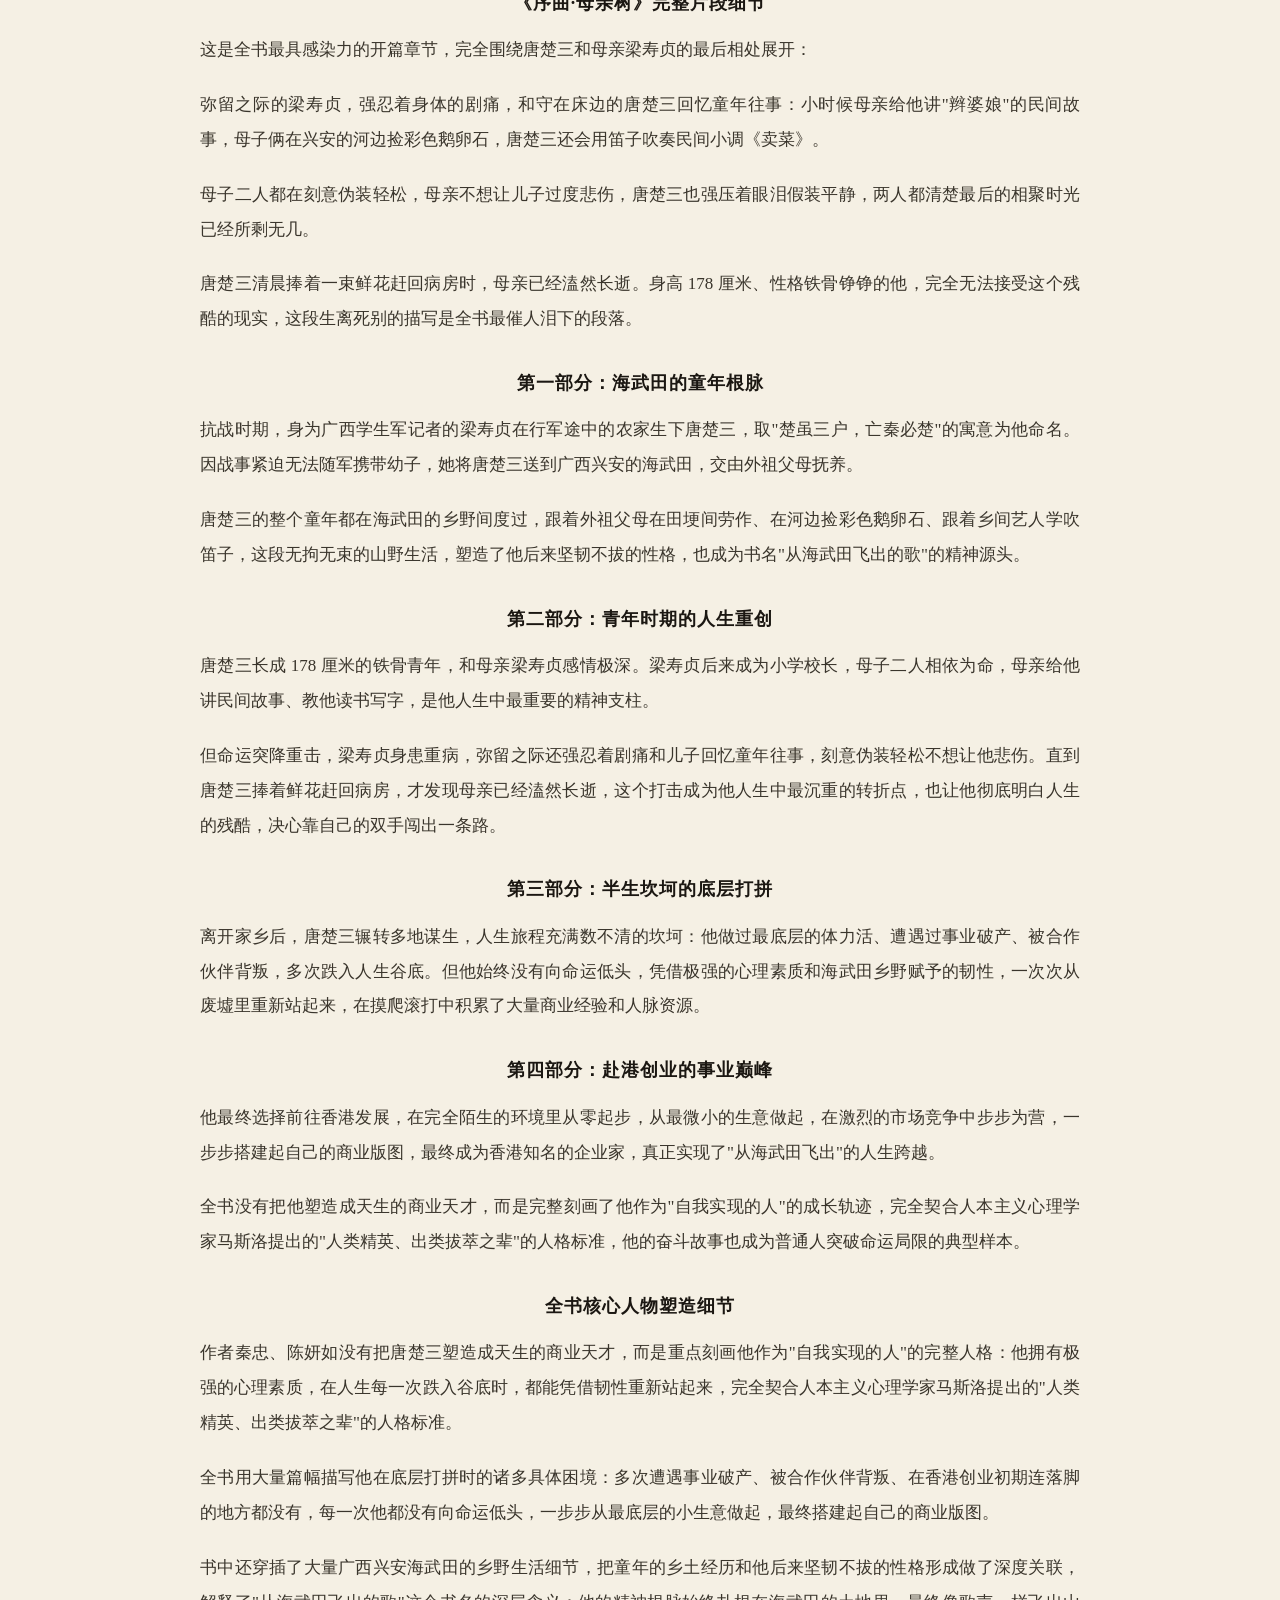
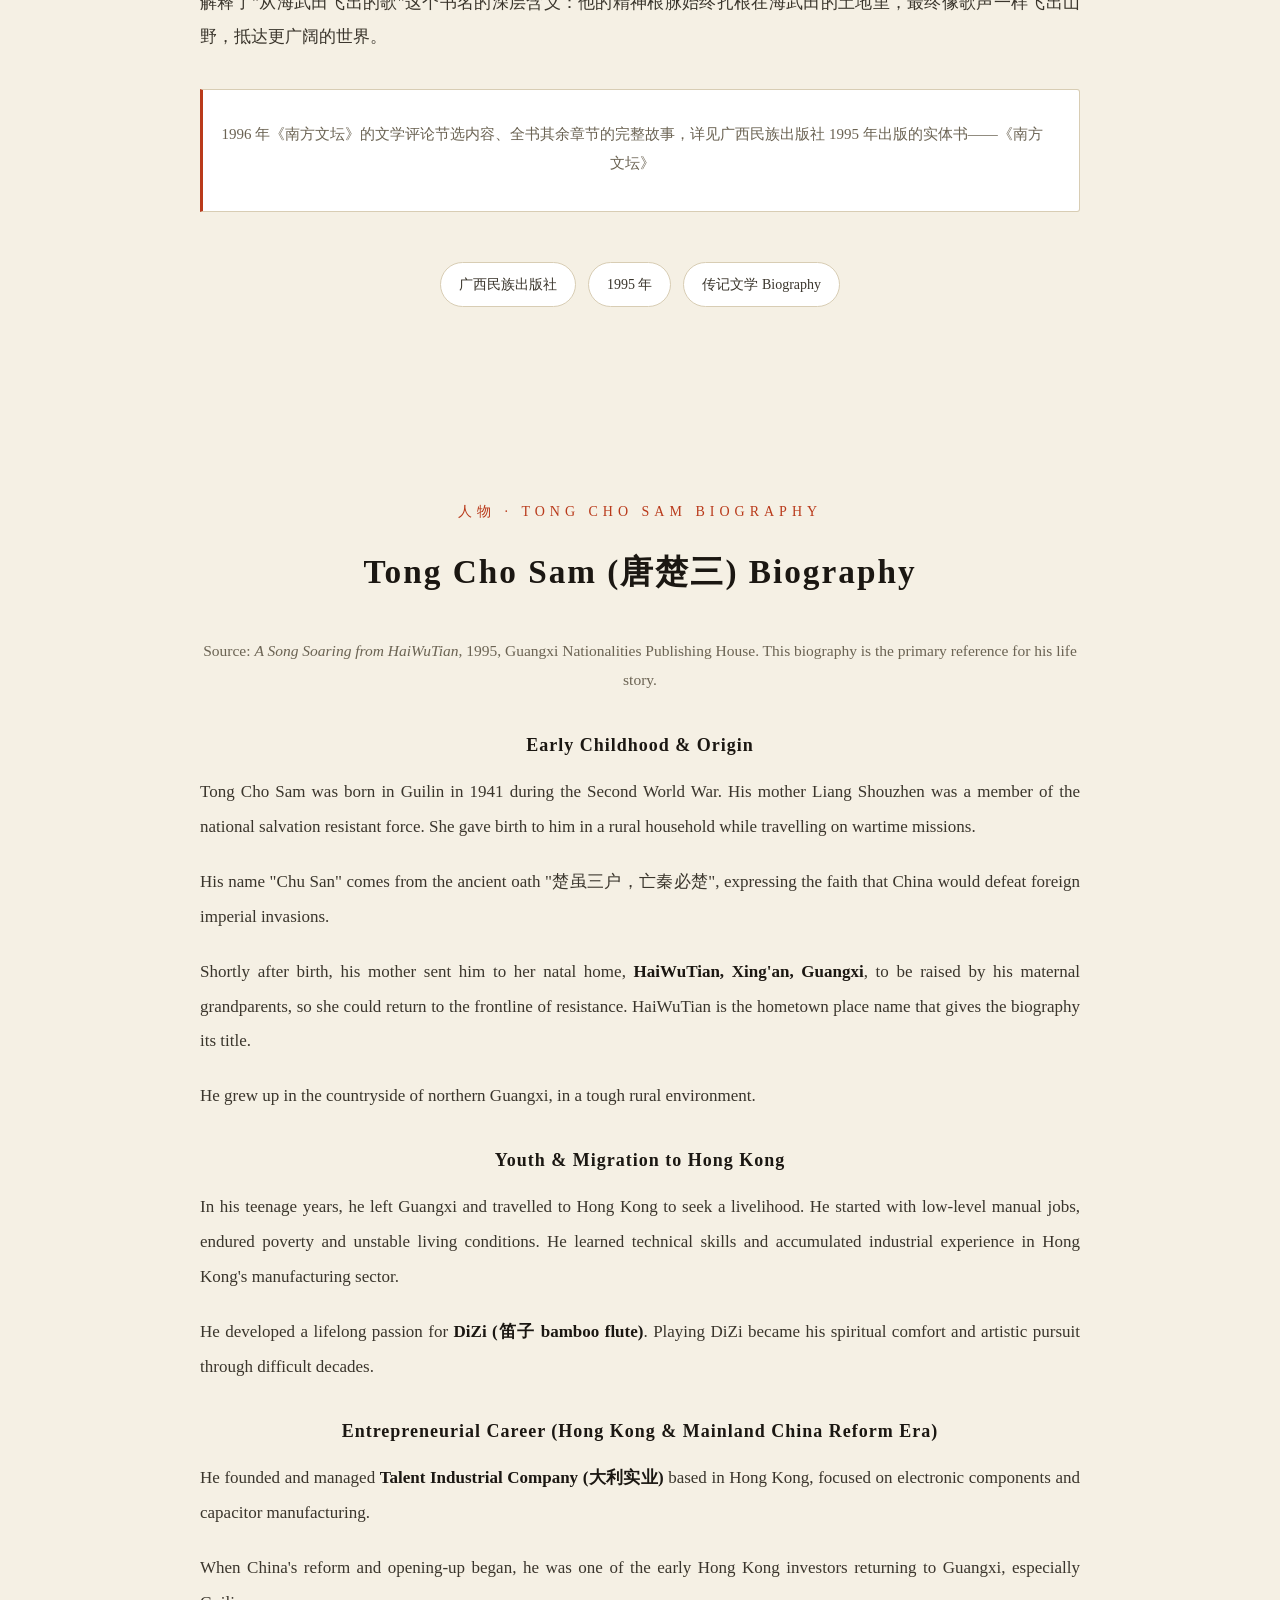
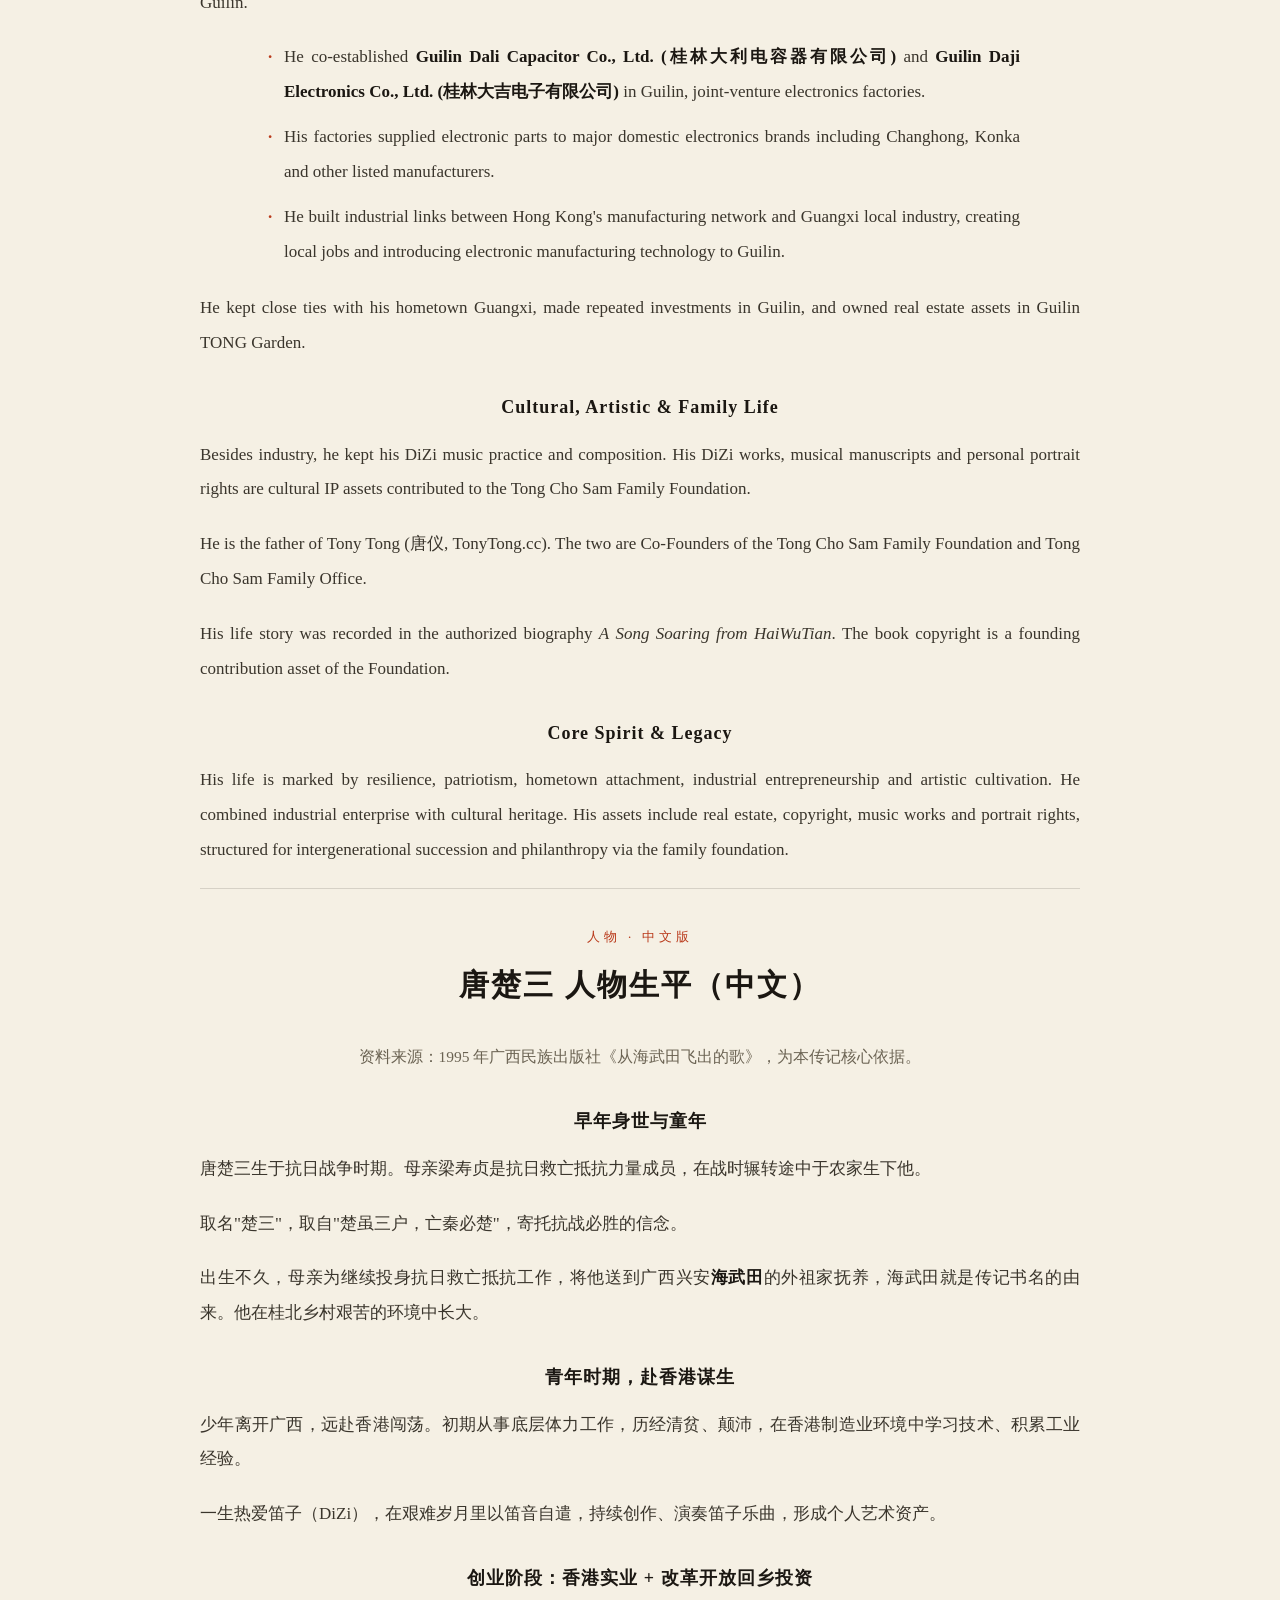
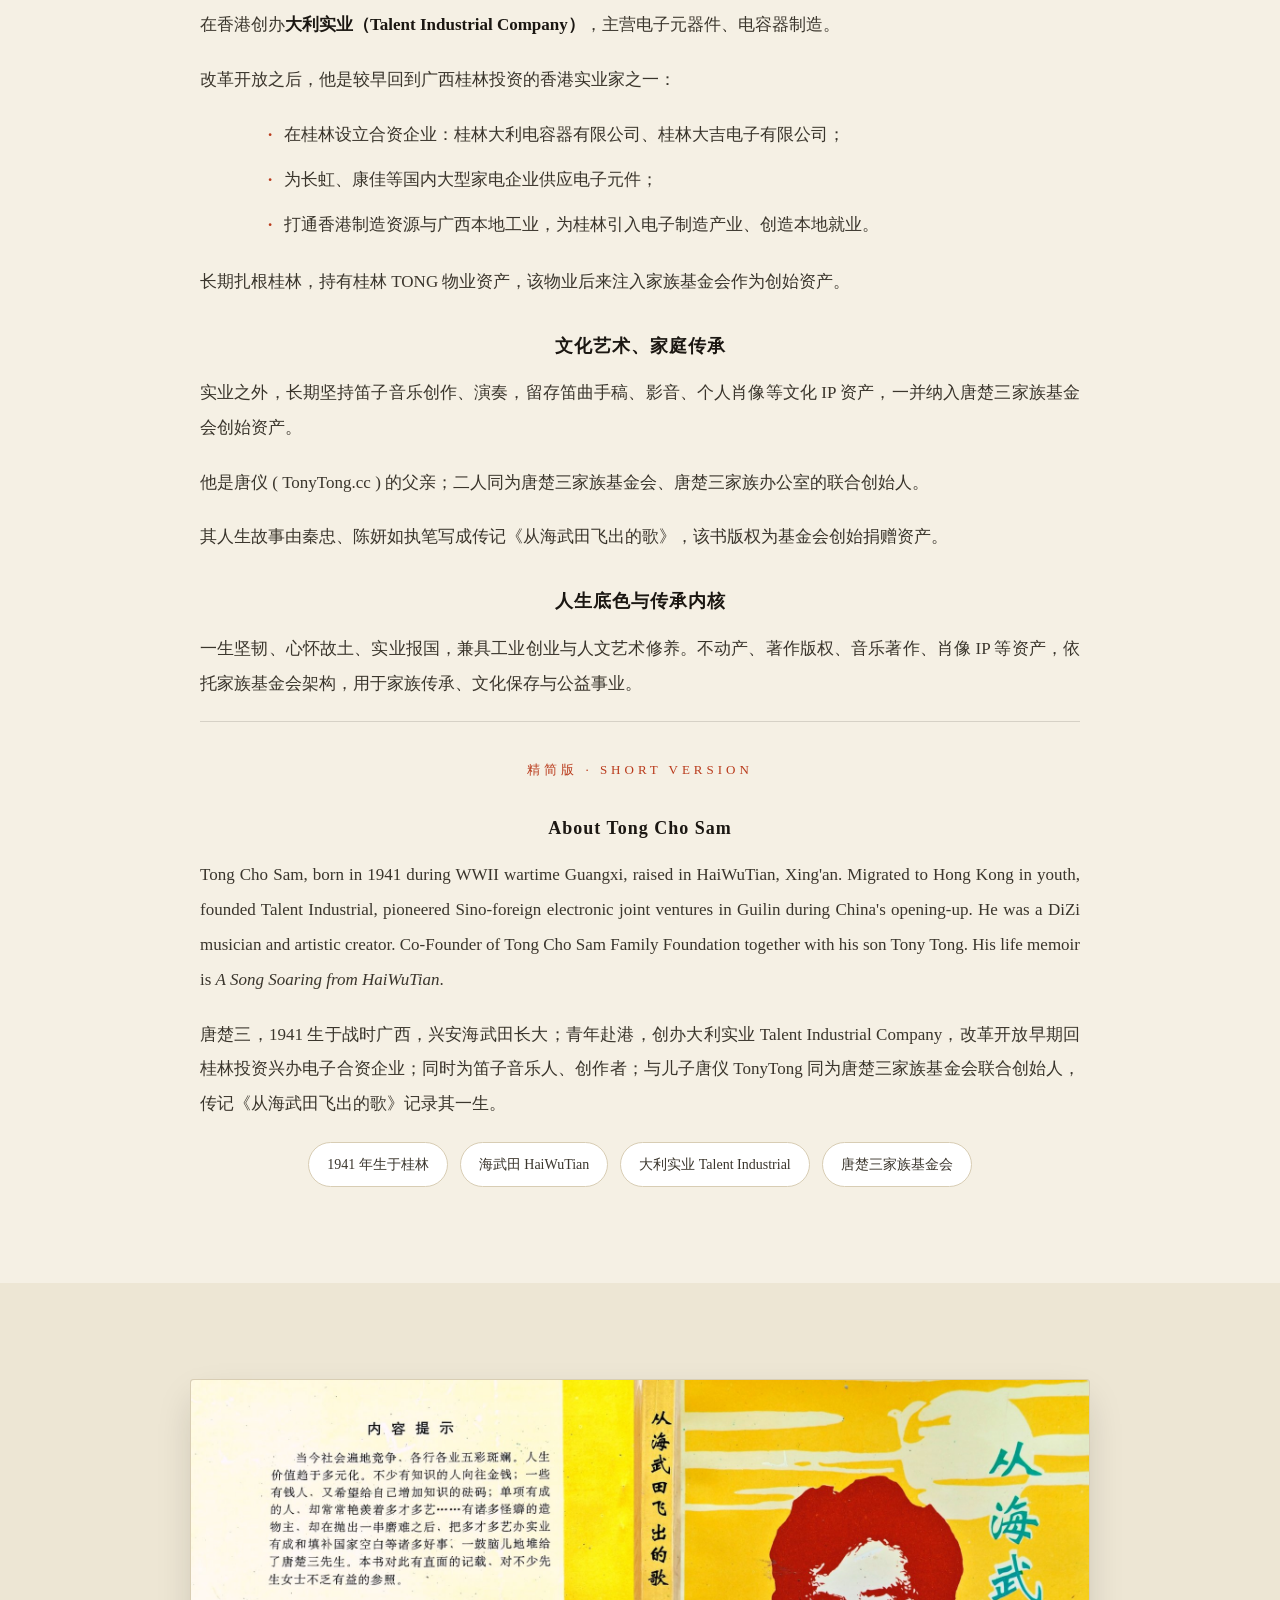
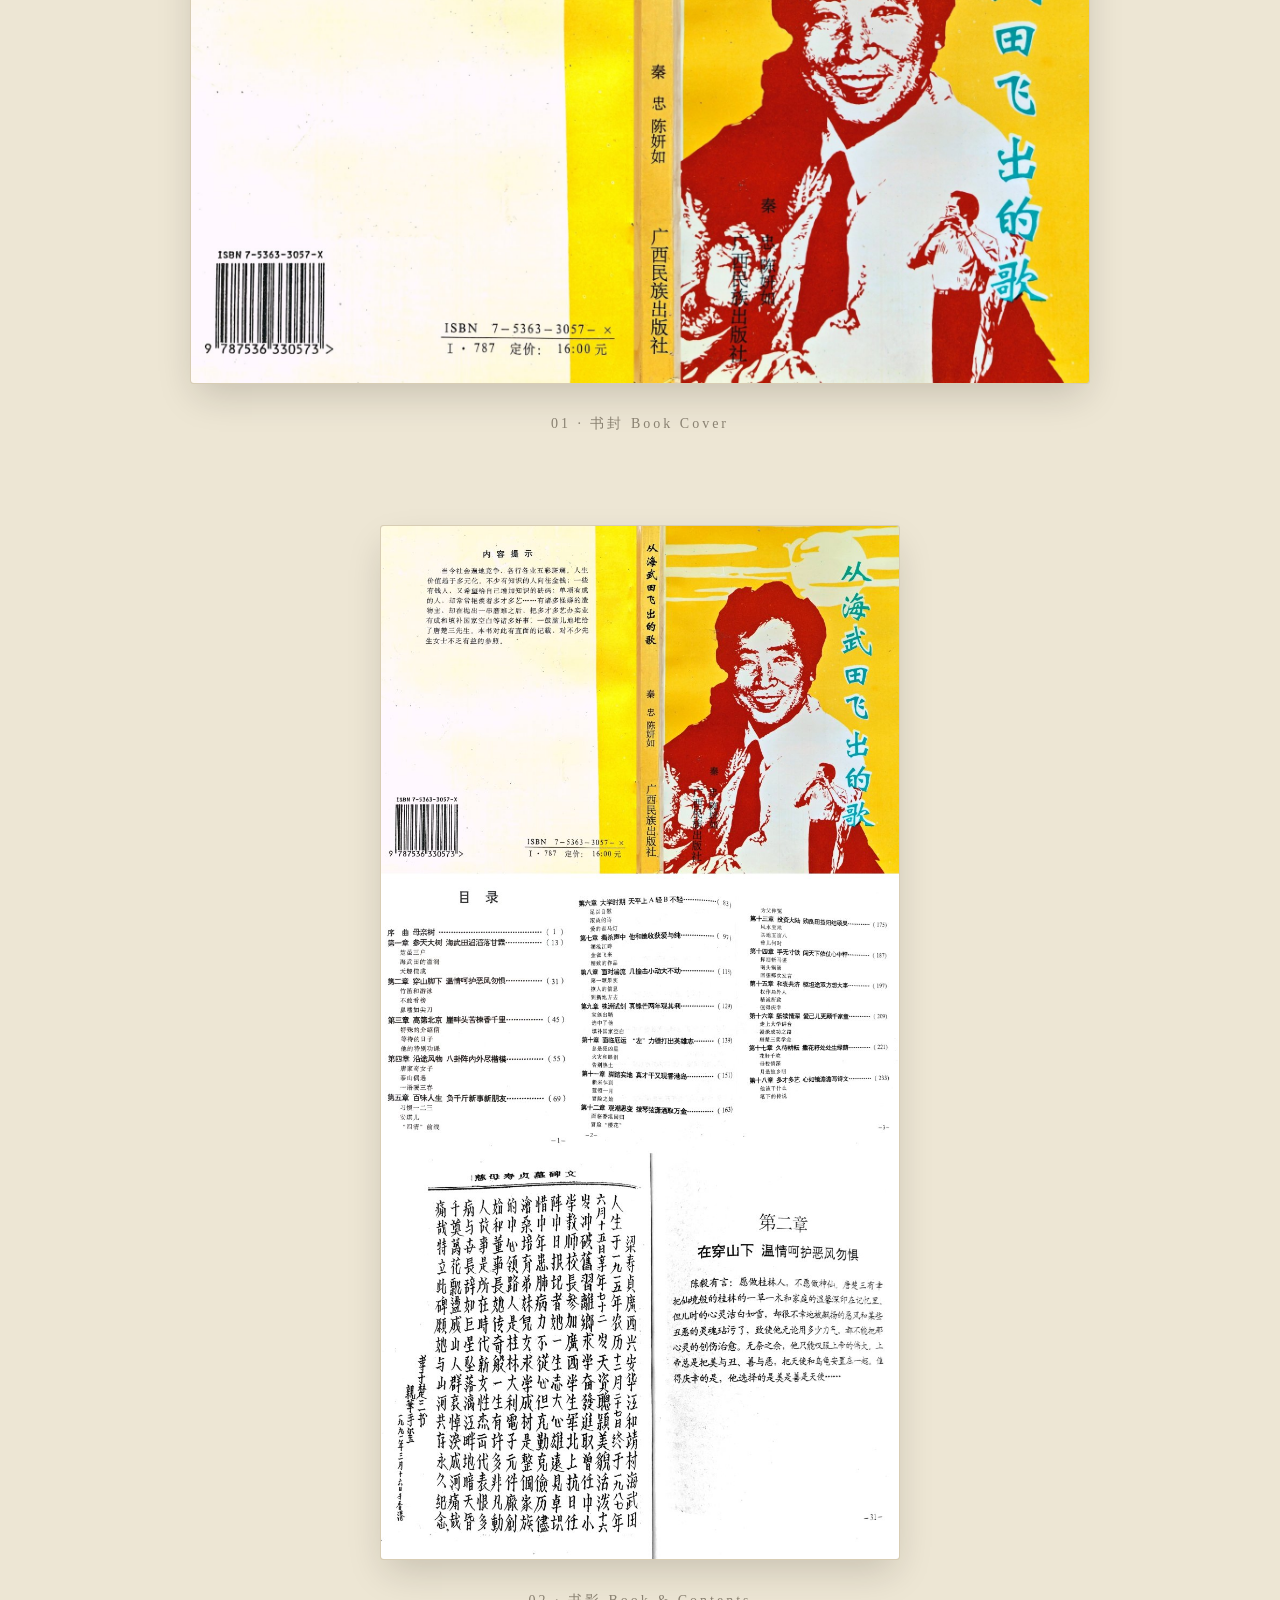
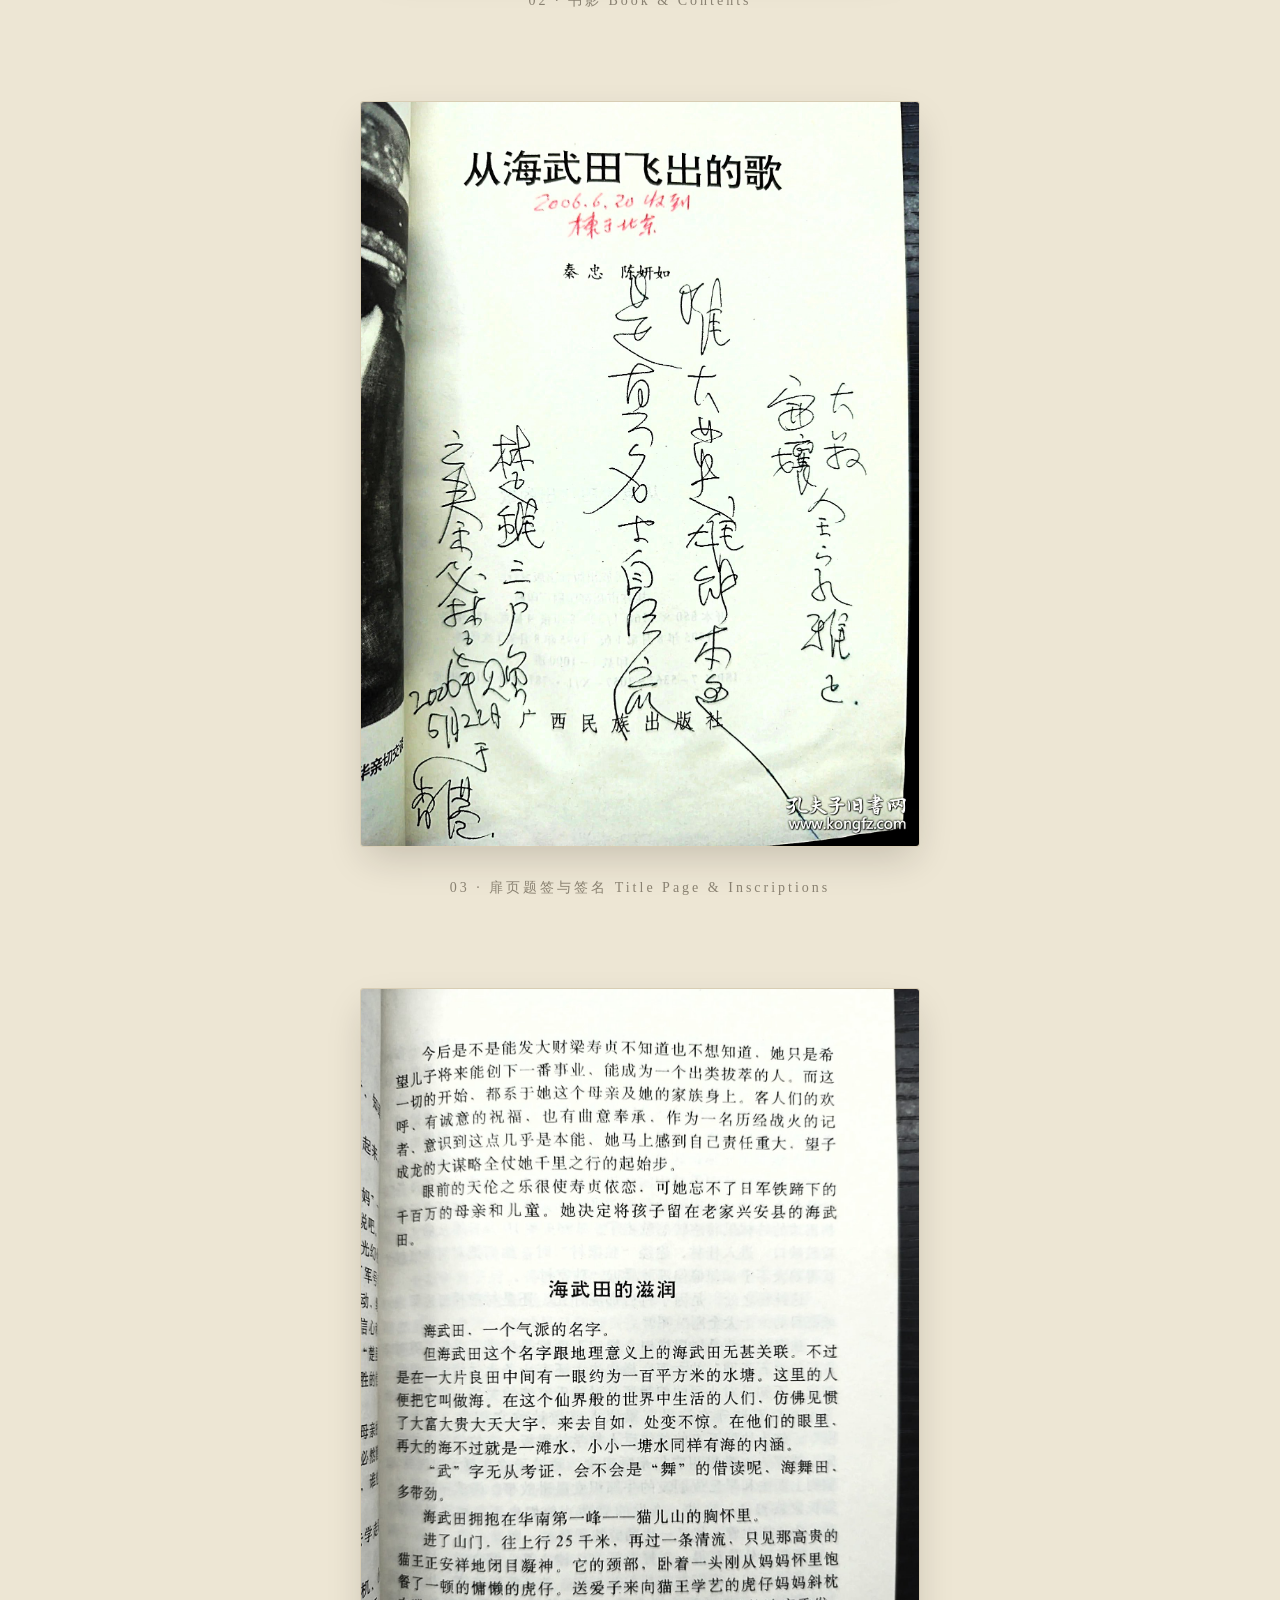
==== commit 6ba90f64: "guilin: add BOOK 06 RuDao entry to TOC; add RuDao cover feature and 大唐威仪 afterword section" ====
--- a/guilin/index.html
+++ b/guilin/index.html
@@ -224,6 +224,57 @@
   .cover-feature .cf-links a:hover { background: var(--vermillion); color: var(--paper); }
   .cover-feature .cf-note {
     margin-top: 26px; font-size: 13.5px; letter-spacing: 1px; color: var(--ink-faint);
+  }
+
+  /* ---------- BOOK 06 · RuDao ---------- */
+  .cf-card-book { max-width: 400px; }
+  .cover-feature .cf-author {
+    margin-top: 20px; font-size: clamp(14px, 1.4vw, 17px);
+    letter-spacing: 2px; color: var(--ink); font-weight: 600;
+  }
+  .cover-feature .cf-role-en.is-zh { letter-spacing: 0.5px; }
+
+  /* ---------- Afterword (postscript) ---------- */
+  .postscript-wrap { background: var(--paper); border-bottom: 1px solid var(--line); }
+  .postscript-wrap .ps-sub { font-size: 15px; letter-spacing: 2px; color: var(--ink-mute); margin: -24px 0 42px; }
+  .postscript {
+    text-align: left; background: var(--card);
+    border: 1px solid var(--line); border-left: 5px solid var(--vermillion);
+    border-radius: 3px; padding: 46px 52px 40px;
+    box-shadow: 0 10px 26px -12px rgba(27, 23, 18, 0.16);
+  }
+  .postscript p {
+    font-size: 16.5px; line-height: 2.1; color: var(--ink-soft);
+    margin-bottom: 20px; text-align: justify; letter-spacing: 0.3px;
+  }
+  .postscript h3 {
+    font-size: 18px; font-weight: 600; color: var(--vermillion);
+    letter-spacing: 2px; margin: 36px 0 18px;
+  }
+  .postscript h3:first-of-type { margin-top: 26px; }
+  .postscript .ps-quote {
+    font-size: 17.5px; color: var(--ink); line-height: 2.05;
+    border-left: 3px solid var(--gold); padding-left: 18px; margin-bottom: 26px;
+  }
+  .postscript .ps-sign {
+    margin: 44px 0 6px; text-align: right;
+    font-size: 16px; color: var(--ink); letter-spacing: 1px;
+  }
+  .postscript .ps-date {
+    margin-bottom: 0; text-align: right;
+    font-size: 14.5px; color: var(--ink-faint); letter-spacing: 1px;
+  }
+  .ps-link {
+    margin-top: 34px; font-size: 14.5px; letter-spacing: 0.5px; word-break: break-all;
+  }
+  .ps-link a {
+    color: var(--vermillion); text-decoration: none;
+    border-bottom: 1px solid rgba(185, 58, 27, 0.3); padding-bottom: 2px;
+  }
+  .ps-link a:hover { border-bottom-color: var(--vermillion); }
+  @media (max-width: 700px) {
+    .postscript { padding: 30px 22px 26px; }
+    .postscript p { font-size: 16px; line-height: 2; text-align: left; }
   }
 
   /* ---------- About ---------- */
@@ -591,6 +642,26 @@
               </span>
             </div>
           </li>
+          <li class="ext">
+            <div class="row">
+              <span class="idx">06</span>
+              <span class="cover"><img src="/guilin/images/RuDao-book-cover.jpg" alt="《儒道》书封 · RuDao - Beyond The Art of War"></span>
+              <span class="body">
+                <a class="name" href="#book06" style="text-decoration:none;">BOOK 06 · 儒道 RuDao - Beyond The Art of War</a>
+                <span class="en">The Confucian Co-opetition Way to Balanced Profit and Enduring Partnerships</span>
+                <span class="sub">儒道：超越孙子兵法 - 平衡利润与长久伙伴关系的儒家竞合之道</span>
+                <span class="by">作者 Author: 唐仪 TonyTong.cc</span>
+                <ul class="bullets">
+                  <li>儒道：以后记《大唐威仪 唐家骄傲》为引，唐氏家族源流与"礼·仪·义"字源贯通全书。</li>
+                </ul>
+                <span class="links">
+                  <a href="https://rudao.org/ch/75legacyoftong" target="_blank" rel="noopener">大唐威仪 · 儒道后记</a>
+                  <a href="https://rudao.org/" target="_blank" rel="noopener">rudao.org</a>
+                  <a href="#rudao-afterword">后记全文 ↓</a>
+                </span>
+              </span>
+            </div>
+          </li>
         </ol>
       </div>
     </div>
@@ -1095,6 +1166,66 @@
     </div>
   </section>
 
+  <section class="cover-feature" id="book06">
+    <div class="sec-label">BOOK 06 · 儒道</div>
+    <div class="cf-card cf-card-book">
+      <img src="/guilin/images/RuDao-book-cover.jpg" alt="儒道 RuDao - Beyond The Art of War book cover">
+    </div>
+    <div class="cf-name">儒道 RuDao</div>
+    <div class="cf-role">超越孙子兵法 · Beyond The Art of War</div>
+    <div class="cf-role-en">The Confucian Co-opetition Way to Balanced Profit and Enduring Partnerships</div>
+    <div class="cf-role-en is-zh">儒道：超越孙子兵法 - 平衡利润与长久伙伴关系的儒家竞合之道</div>
+    <div class="cf-author">作者 Author: 唐仪 TonyTong.cc</div>
+    <div class="cf-links">
+      <a href="https://rudao.org/ch/75legacyoftong" target="_blank" rel="noopener">大唐威仪 · 儒道后记</a>
+      <a href="https://rudao.org/" target="_blank" rel="noopener">rudao.org</a>
+    </div>
+    <p class="cf-note">RuDao.org · Beyond The Art of War · The Confucian Co-opetition Way</p>
+  </section>
+
+  <section class="about postscript-wrap" id="rudao-afterword">
+    <div class="about-inner">
+      <div class="sec-label">后记 · AFTERWORD</div>
+      <h2>大唐威仪 唐家骄傲 - "儒道"后记</h2>
+      <p class="ps-sub">唐氏传奇 - 父亲的骄傲 · 唐仪 (TonyTong.cc)</p>
+
+      <div class="postscript">
+        <p class="ps-quote">先贤云:"名不正,则言不顺;言不顺,则事不成。"回望他半生行止,其名中的"仪"字,恰恰成了他大江大河人生路上的精神锚点,更是大唐威仪与唐氏家族的骄傲。</p>
+
+        <h3>一,圣贤源流,盛唐气象</h3>
+        <p>唐氏家族自古便流淌着大智慧与治国安邦的战略基因。追溯华夏文明的破晓曙光,唐氏源流可直抵上古时期的尧舜盛世。上古圣王帝尧最初受封于唐地,开创了被后世万代万民歌颂的"陶唐氏"时代,其子孙后裔遂以国为氏,这便是中国最古老,最尊贵的姓氏之一。从上古先贤"唐尧"的禅让仁政,到战国时期纵横家张仪凭大谋不战分化强敌,奠定乾坤,这种兼济天下的血脉图腾,早已深深烙印在唐门文脉之中。</p>
+        <p>及至隋唐,盛唐气象,威仪天下。唐朝不仅是鼎盛的象征,更是文化包容与世界大同的典范。大唐之威,不在于穷兵黩武,而在于万邦来朝的盛世礼乐与兼济天下的王道胸怀。</p>
+        <p>回望近代,中华民国首任内阁总理唐绍仪便诞生于 1862 年的南中国海畔-珠海唐家湾。这里正是如今粤港澳大湾区 (Greater Bay Area) 的核心腹地,亦是中国当代经济腾飞与科技崛起的前沿发起地。古镇中巍然屹立的"唐家三庙",无言地见证了唐氏宗族"君子富,好行其德"的浩大声势,更承载了岭南唐门代代相传的治世大略与宗族威仪。当年唐绍仪公在任中山模范县长时,将私家园林"共乐园"慷慨赠予家乡公用-这种不图私利,造福桑梓,主张王道共赢的举措,便是最纯正的"仁者"风范与"义利共存"的祖传垂范。作为唐家子孙,唐仪天生便流淌着这种兼收并蓄,谋略远大的血脉基因与地缘灵气。</p>
+
+        <h3>二,楚虽三户,唐门铁血</h3>
+        <p>家中有严父,方能育英才。我的名字叫做唐楚三,这个名字里寄托着华夏历史深处最刚烈,最不屈的精神脊梁-"楚虽三户,亡秦必楚"。</p>
+        <p>这句震撼千古的雄心壮志,源自大汉历史学家司马迁所著的"史记-项羽本纪"。其历史典故出自战国末期楚国的南公,当时面对强秦压境,山河破碎,南公立下断言,预言了属于华族儿女保家卫国,抵御外侮,坚韧不拔的铁血奋斗精神 (Fighting Spirit)。纵使身处绝境,哪怕楚国只剩下最后三户人家,也绝不向侵略者低头,其坚贞不屈的复国斗志也终将战胜强权!</p>
+        <p>这种刻在唐门骨子里的不屈斗志,不仅伴随了我一生作为机电工程师,发明家在时代的惊涛骇浪中投身国家建设,更在潜移默化中化作了唐仪永不服输的基因。正是有了这种敢于直面风雨,抵御外部危机,坚守寸土不让的唐门铁血精神,他在跨国创业,波谲云诡的全球科技赛道上,才能拥有那份"临危不惧,绝处逢生"的硬核韧性。</p>
+
+        <h3>三,礼乐交融,文脉浸润</h3>
+        <p>在这种文武兼备,礼乐相济的家风熏陶下,唐仪成长的每一步都彰显着华族君子之"仪"。他自幼受琴棋书画滋养,五岁启蒙,九岁时便能作为学校的唯一代表,在全市文艺会演中登台进行小提琴独奏。步入高中,他荣幸地考入了香港顶尖的学府-英皇书院 (King's College),并入选香港青少年管弦乐团。大学时期,他负笈远渡,考入美国明尼苏达大学 (University of Minnesota) 深造。</p>
+        <p>这一路走来,礼乐交融,文脉浸润。琴棋书画不仅磨砺了他的战略格局,更赋予了他内圣外王,德才兼备的仁者底色。</p>
+
+        <h3>四,名中藏道,礼仪化义</h3>
+        <p>在中文里,"仪"与"义"同音同源,其核心更在于演化为华夏治世的"礼仪"大纲。</p>
+        <p>追溯文字的本源,繁体字"儀"的甲骨文与金文结构,左边是立地顶天的"人",右边则是"义 (義)"。右侧的"义"最初是一把威武的兵器,代表着一位头戴盛饰,手持戈戟,捍卫公道的威武勇士。这位勇士在神圣的法度中展现出的规矩,风范与至高姿态,便是"仪"的文字本源。</p>
+        <p>而"仪"自古与"礼"密不可分。"礼 (禮)"字的甲骨文字形,其上为珍贵的玉石,其下为东周时期的神圣祭祀青铜器皿 (豆)。它的本义是双手奉上盛满玉帛的圣器,向天地神明与列祖列宗表达最高敬畏的祭祀仪式。在华夏文明中,"礼"是天地人神运行的至高法则,代表着社会制度的秩序,尊卑有度与契约共识;而"仪"则是"礼"在人世间具体展现的优雅法度与具体法门。有礼无仪则流于空洞,有仪无礼则流于虚浮。礼仪合一,便构成了中国人立身处世,治国安邦,规范天下的最高信任体制。</p>
+        <p>"礼仪"者,文明之秩序,威仪天下;"义"者,宜也,裁决道义也。而在三十年跨界创业,横跨四波高科技浪潮的现代商海里,唐仪将这股源自"礼,仪,义"三字交织的顶级华族智慧,淬炼为属于现代儒商的时代大"义"-义利共存,和而不同。</p>
+        <p>世人皆言商场如沙场,崇尚零和博弈,你死我活;唐仪却以一柄由"礼仪字源"淬炼出的"信义"长剑,破开冰冷的算法时代。在 Web3,AI 与跨国金融交织的今天,他用亲自实践证明:真正的君子与仁者,从不以牺牲情义去换取短期的浮利,而是以"礼仪"规范商业契约,以"信义"筑就长远同盟。孔子曰"见利思义,富而好礼",李嘉诚云"信誉人格,生意来求你"。唐仪坚信,所有的逾期本质上都是信义的逾期。</p>
+        <p>因为他重情义,守信用,将信誉视作第二生命,方能在残酷商战中化博弈为双赢联盟。正是凭借这种"以德为略,以信为基"的伟岸人格与字源真谛,他的 Pacificnet 公司才能够赢得投资巨擘黄鸿年先生 (注资 400 万美元) 与天使投资人刘小鹰先生 (注资 50 万美元) 风云际会,倾力相助,最终成功于美国纳斯达克挂牌上市,筑就基业长青的稳健大局。</p>
+
+        <h3>五,德是商之本,信是利之源</h3>
+        <p>从上古陶唐的始祖荣光,珠海唐家湾的大湾区血脉,到跨国科技前沿的纳斯达克钟声,唐仪用前半生的精彩跨界与不凡成就,将自己的名字写成了华族后辈的一份行动指南。他继承了父亲名中那份百折不挠的铁血斗志,又将"人"与"义"完美融于自身的"仪"字之中,诠释了大唐式的巍峨威仪,垂范了一位现代"儒商"与"儒将"的至高境界。</p>
+        <p>大唐威仪,实至名归。此乃唐家的骄傲,亦是历久弥新的"儒道"。</p>
+
+        <p class="ps-sign">父亲:唐楚三 Tong Cho Sam 谨识</p>
+        <p class="ps-date">2026 年 10 月 6 日</p>
+      </div>
+
+      <p class="ps-link">原文刊于 <a href="https://rudao.org/ch/75legacyoftong" target="_blank" rel="noopener">https://rudao.org/ch/75legacyoftong</a> · 大唐威仪 唐家骄傲 "儒道"后记</p>
+    </div>
+  </section>
+
   <footer>
     <div class="main">Copyright 2026 <a href="https://tonytong.cc" style="color:inherit;text-decoration:underline;">TonyTong.cc</a> 唐仪 · 私人藏书 Private Collection</div>
     <div class="sub">本页未收录于主页导航 · Unlisted page</div>
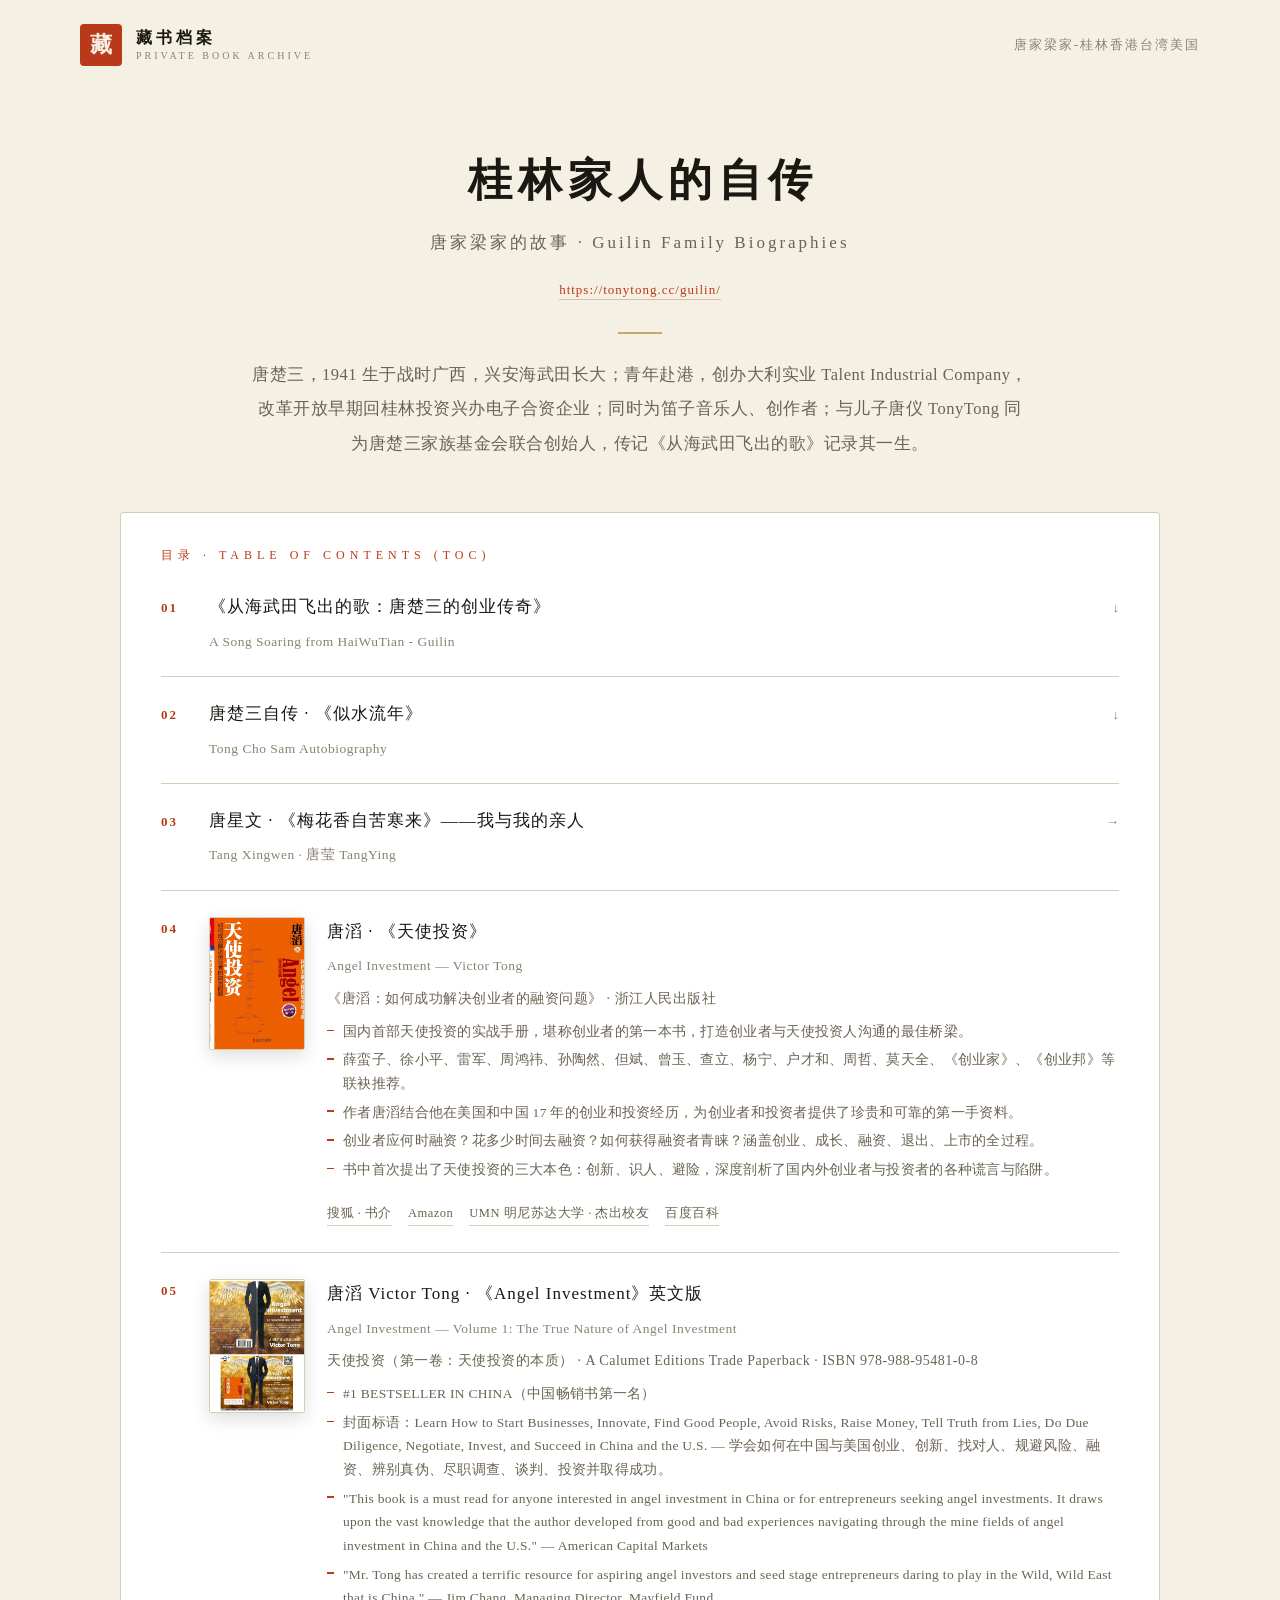
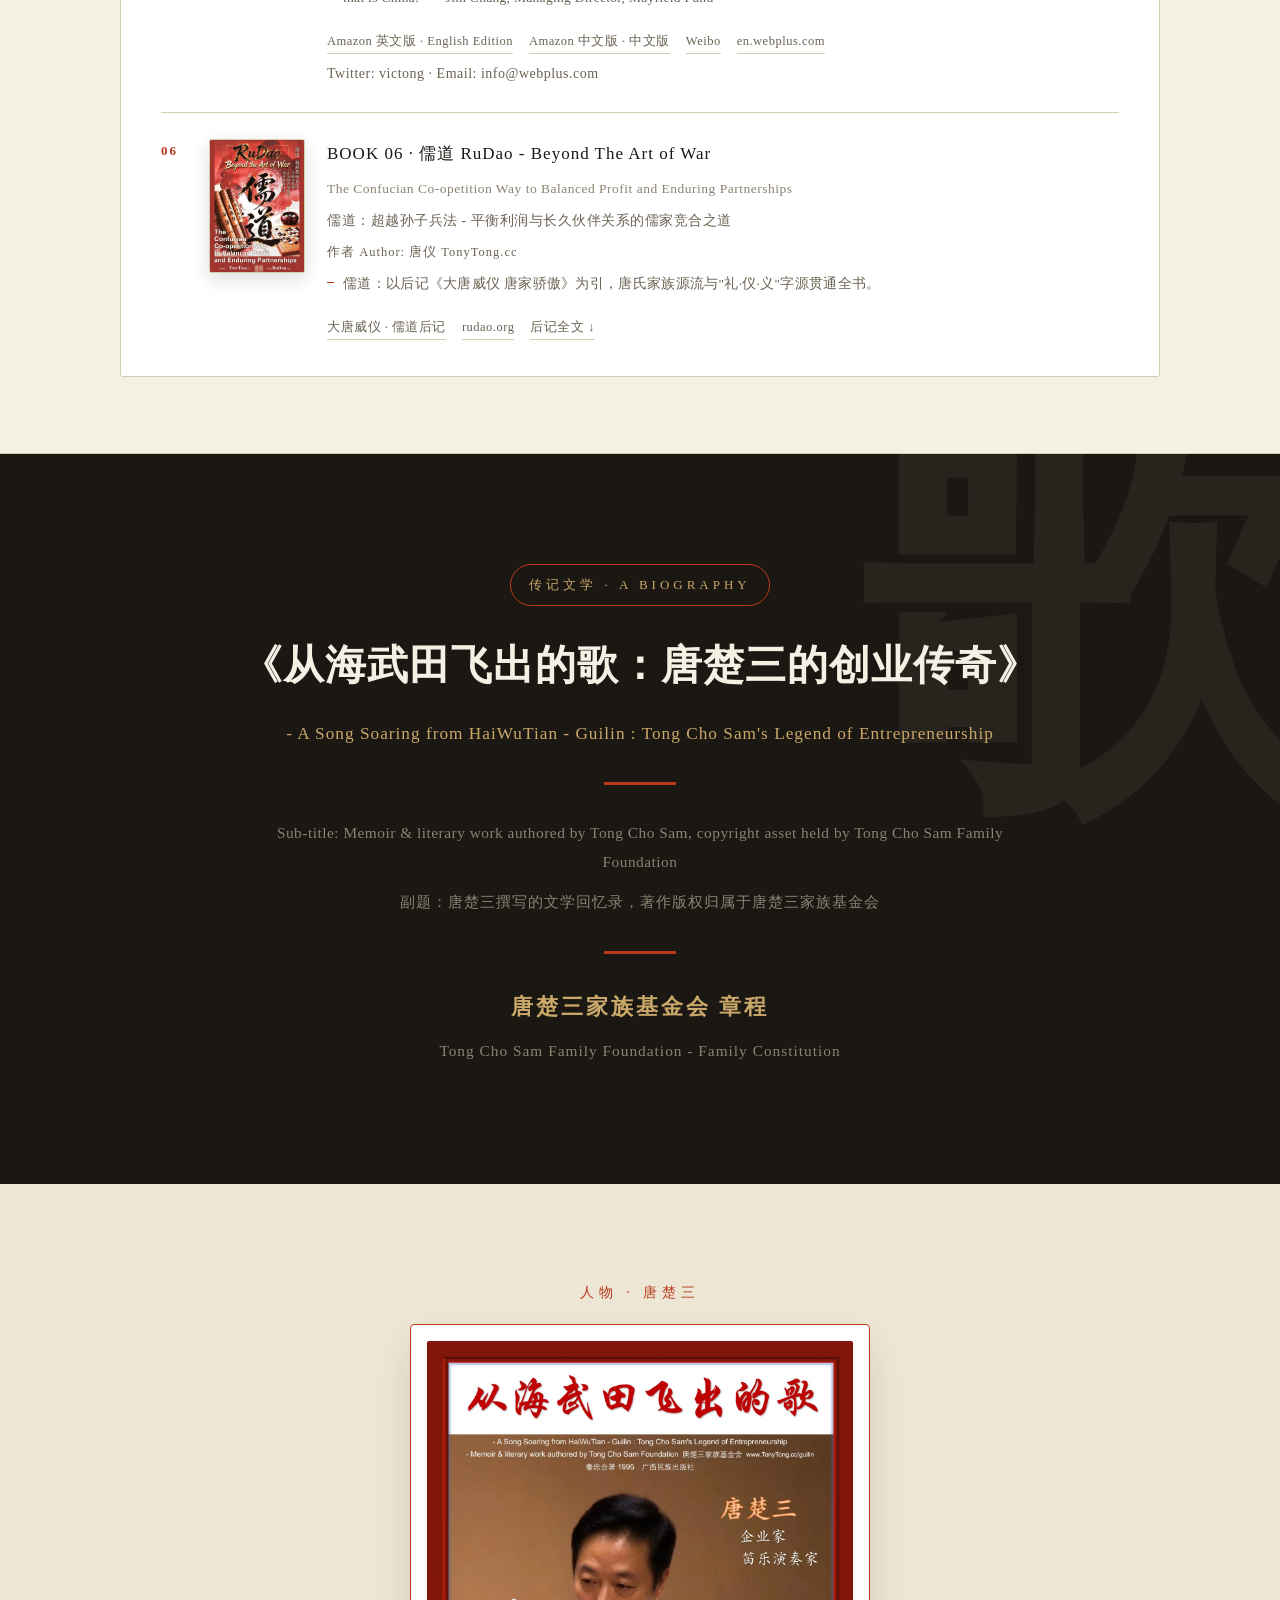
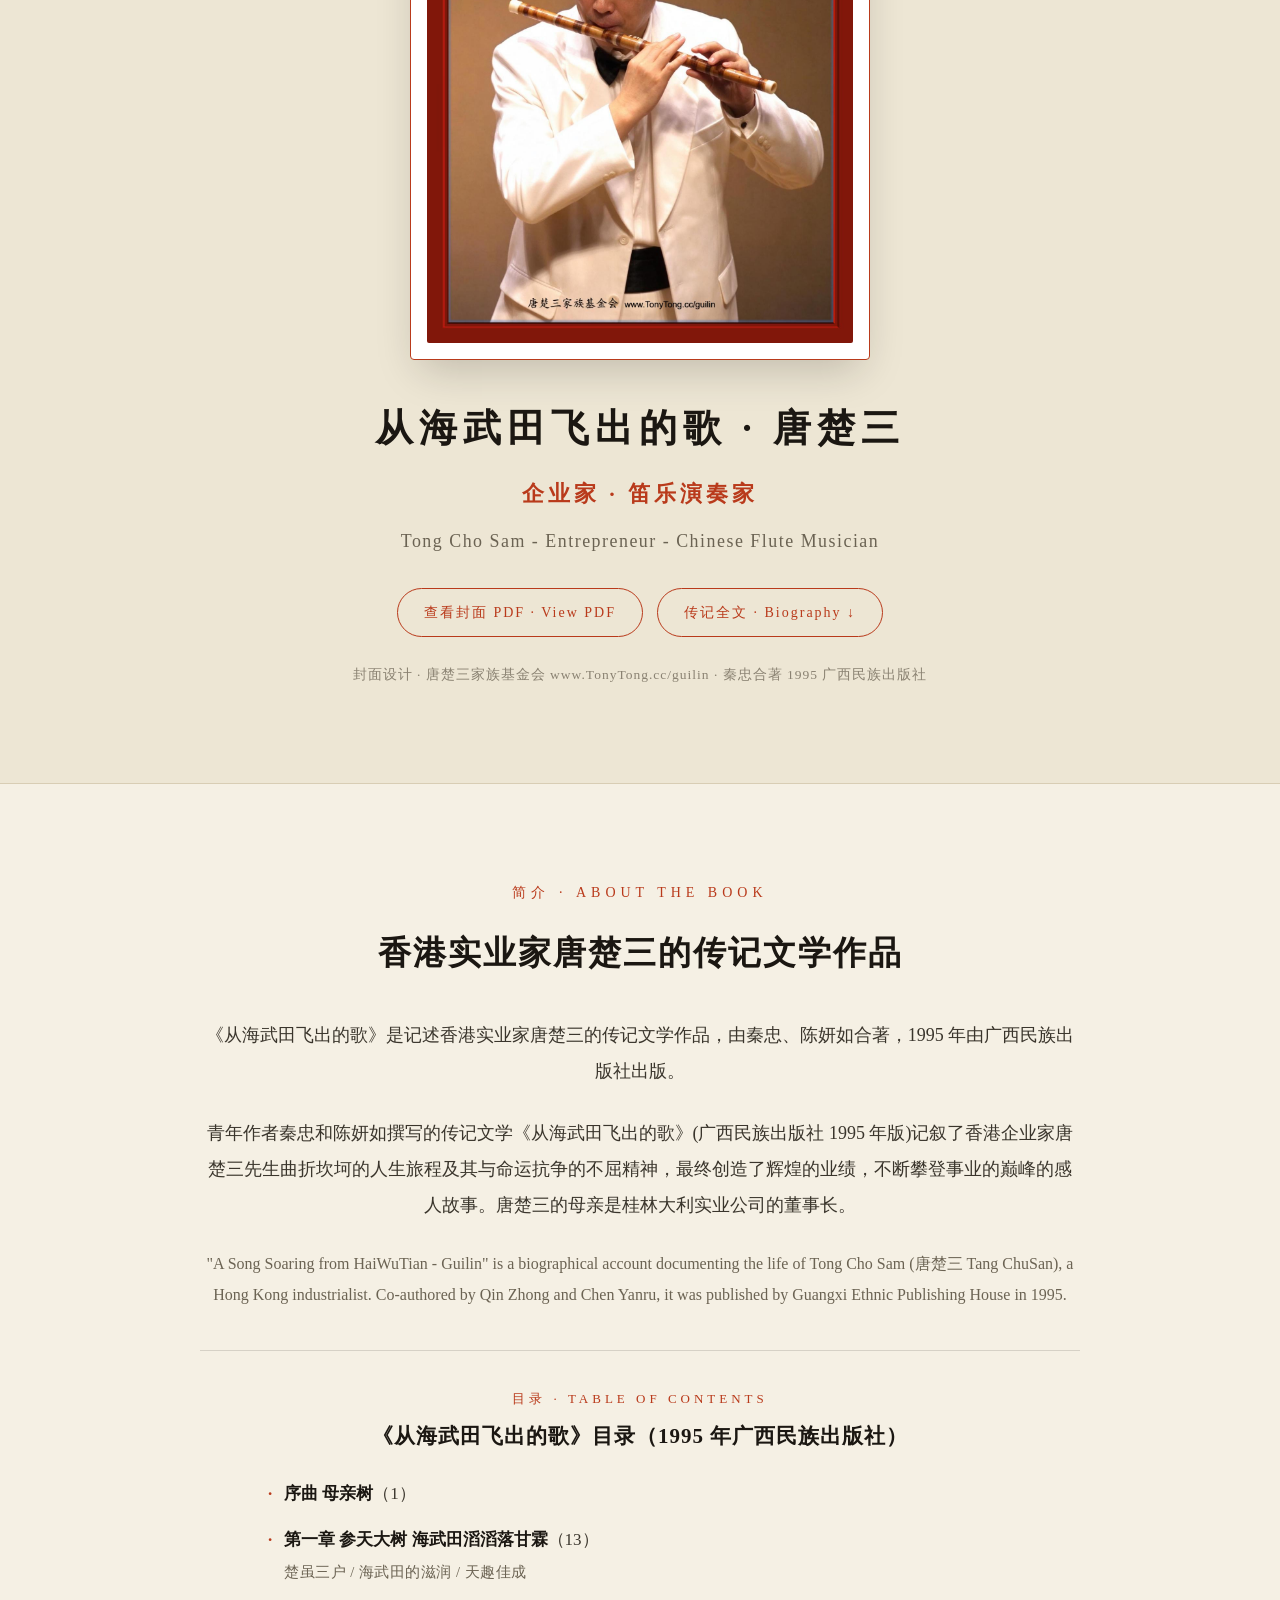
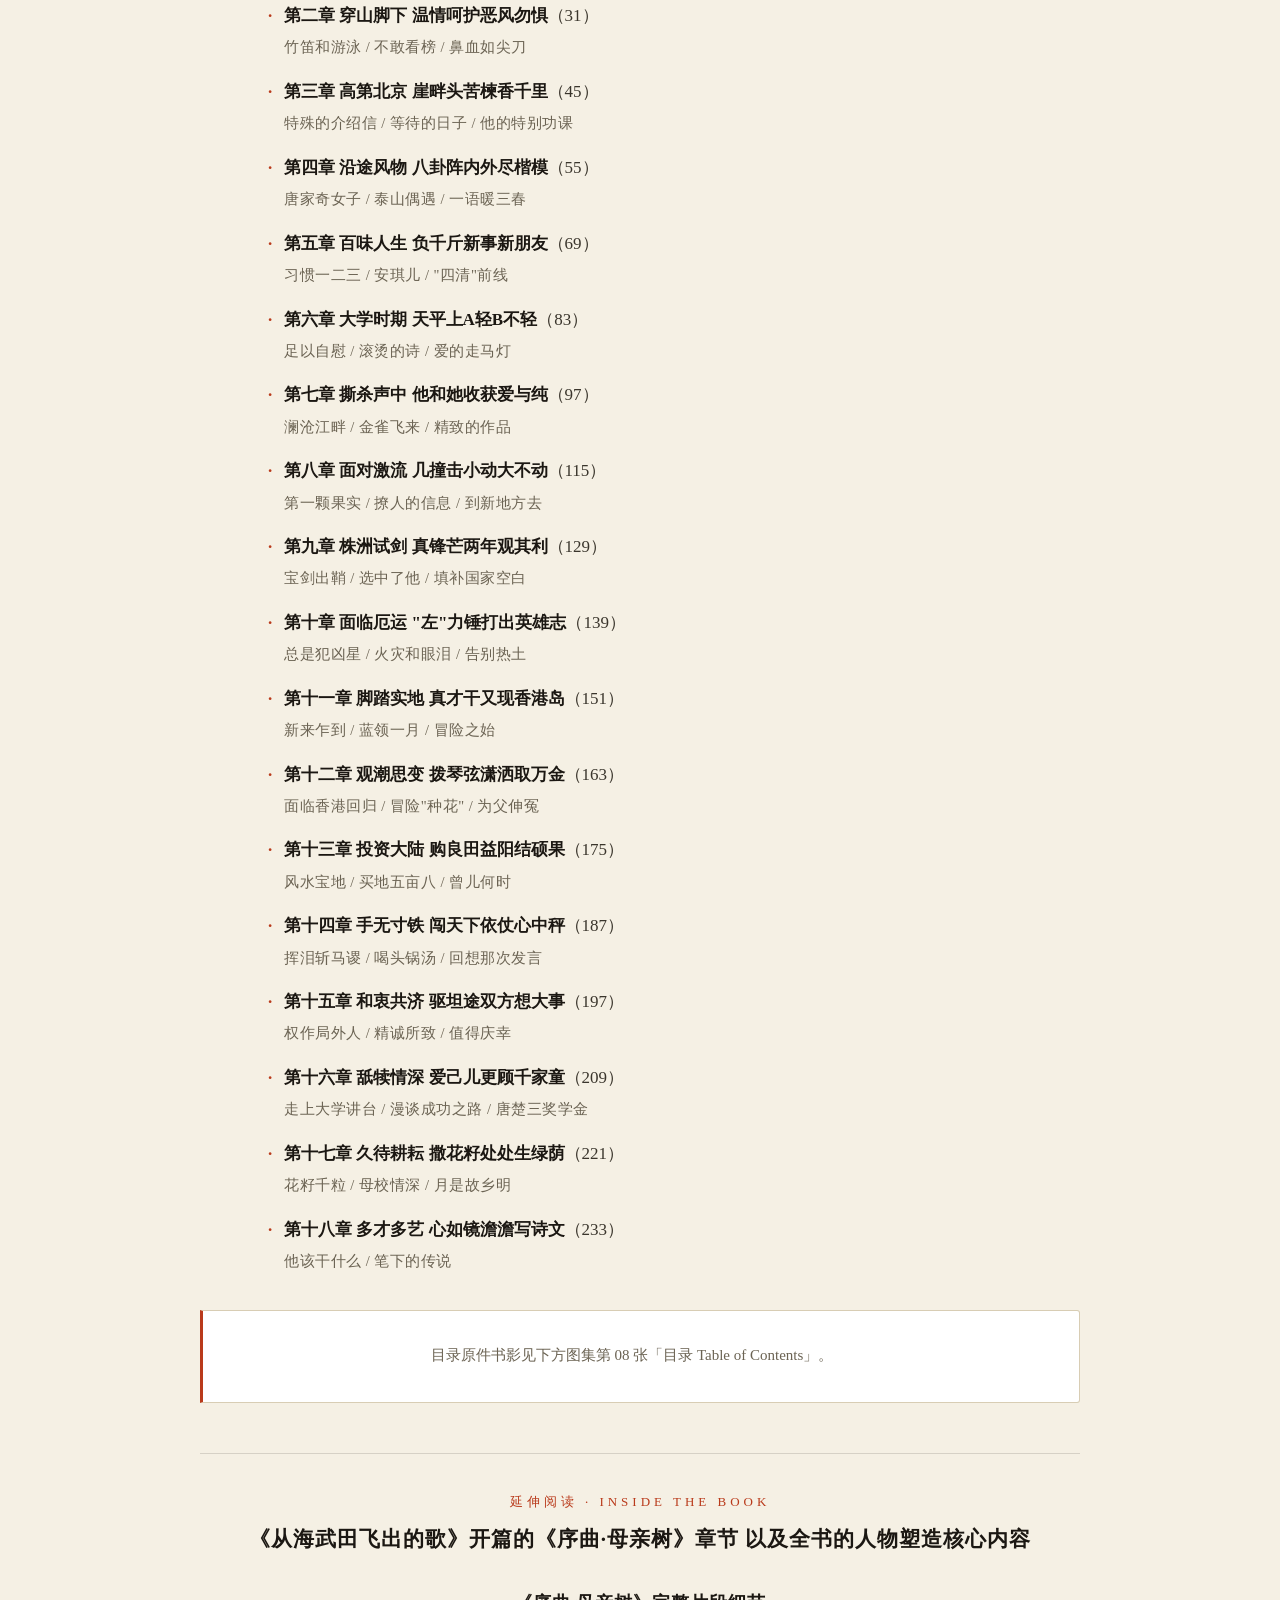
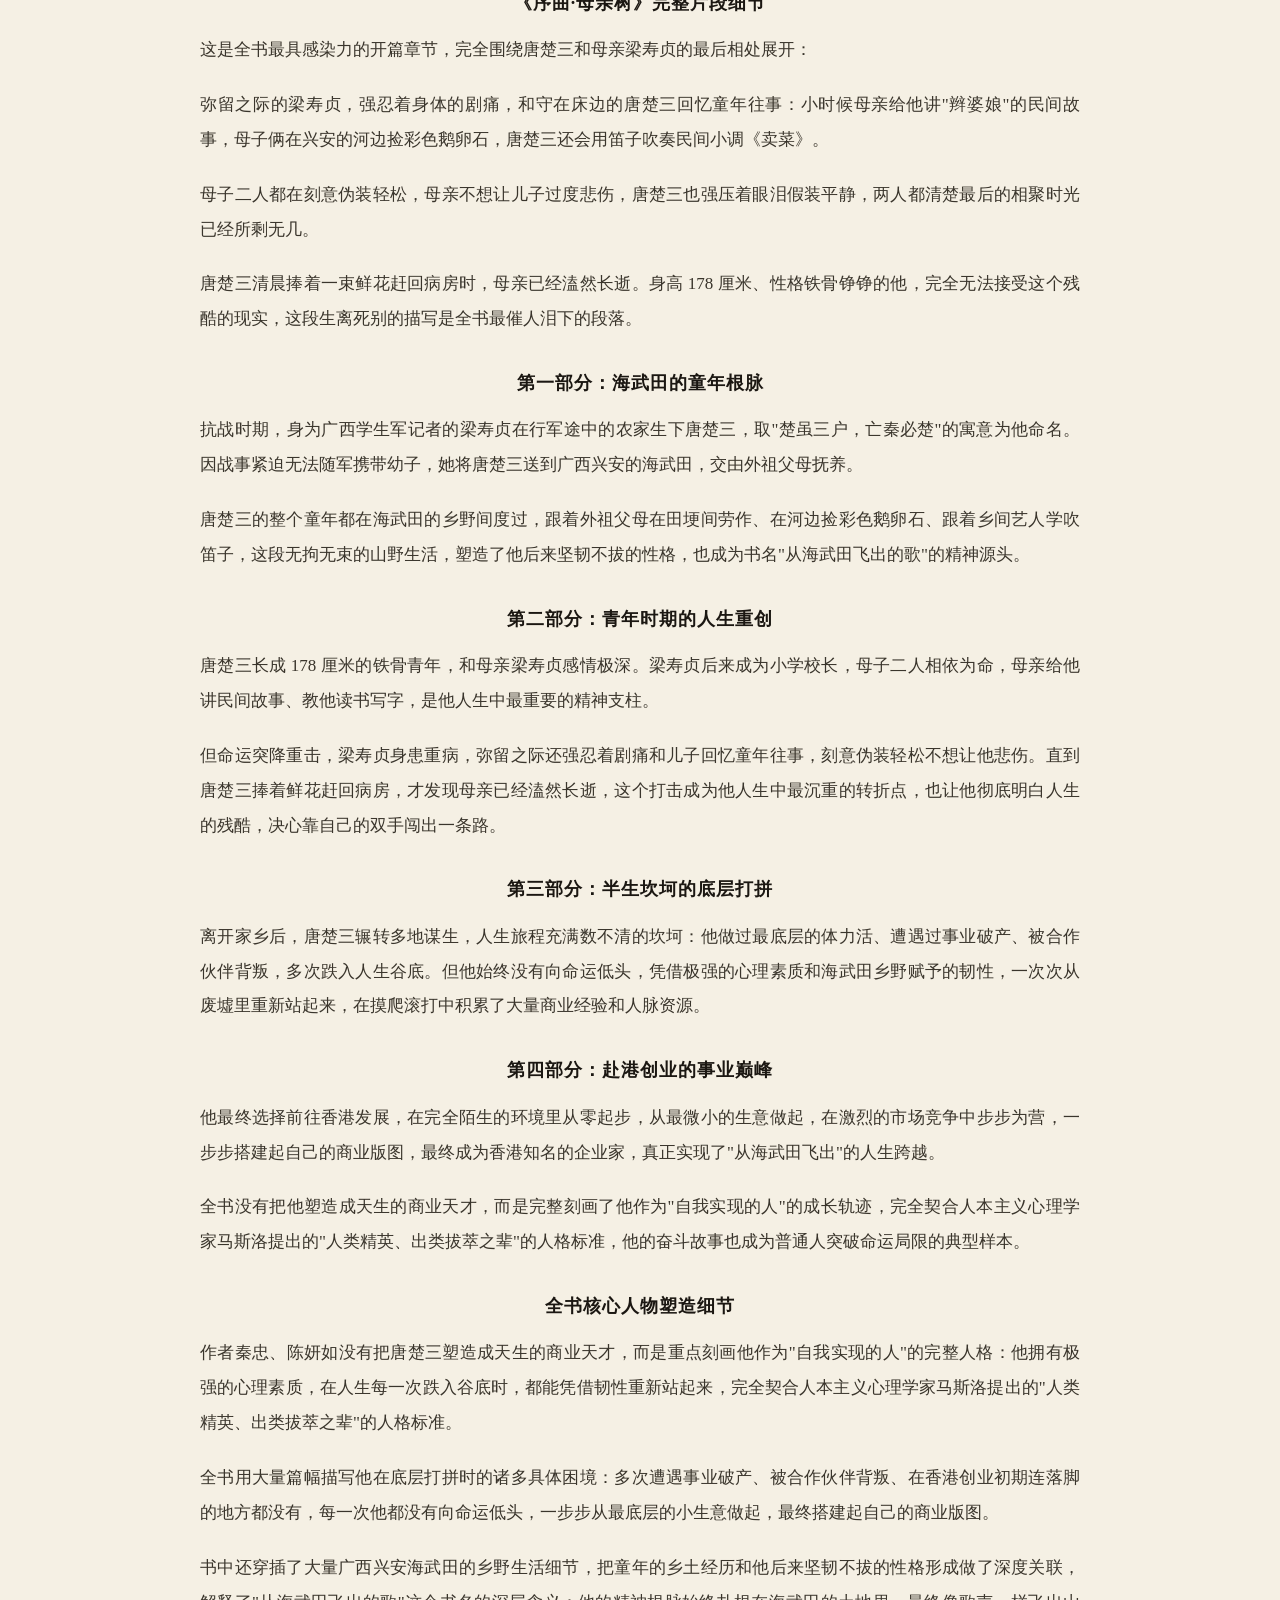
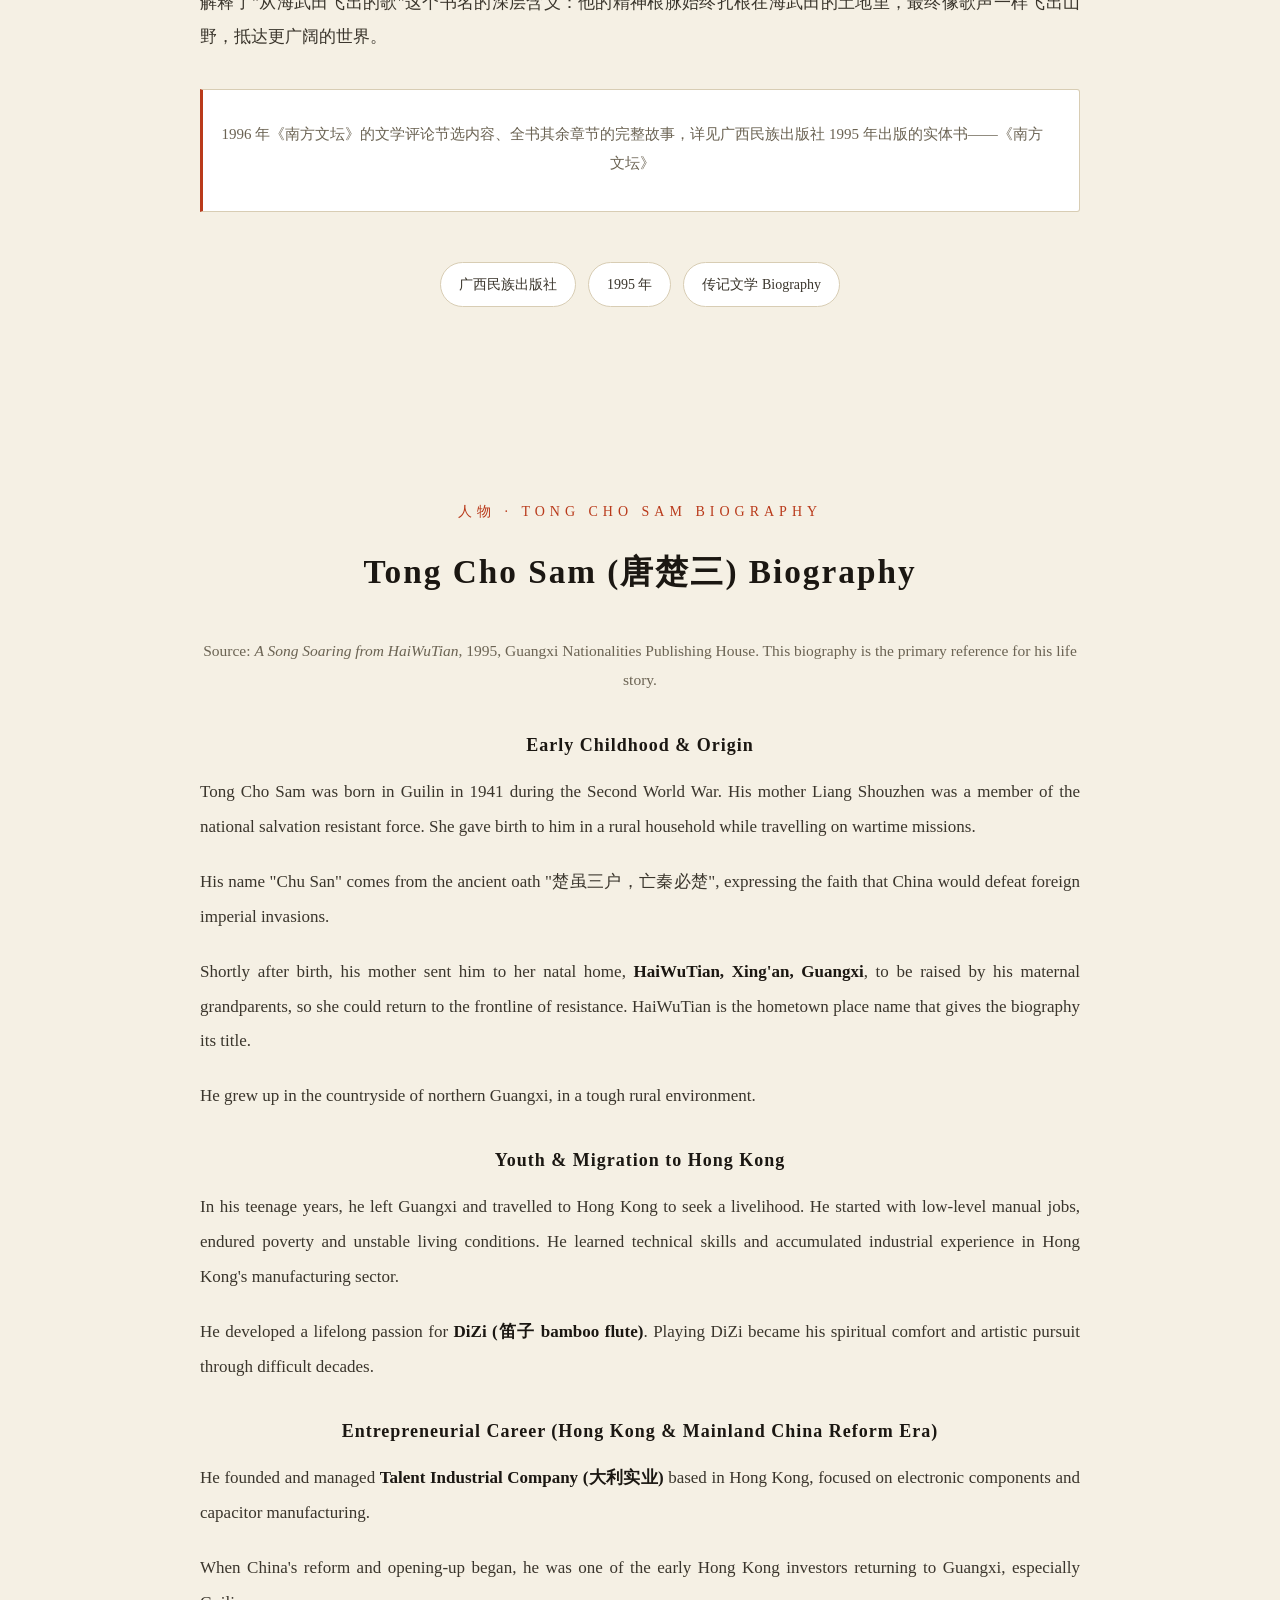
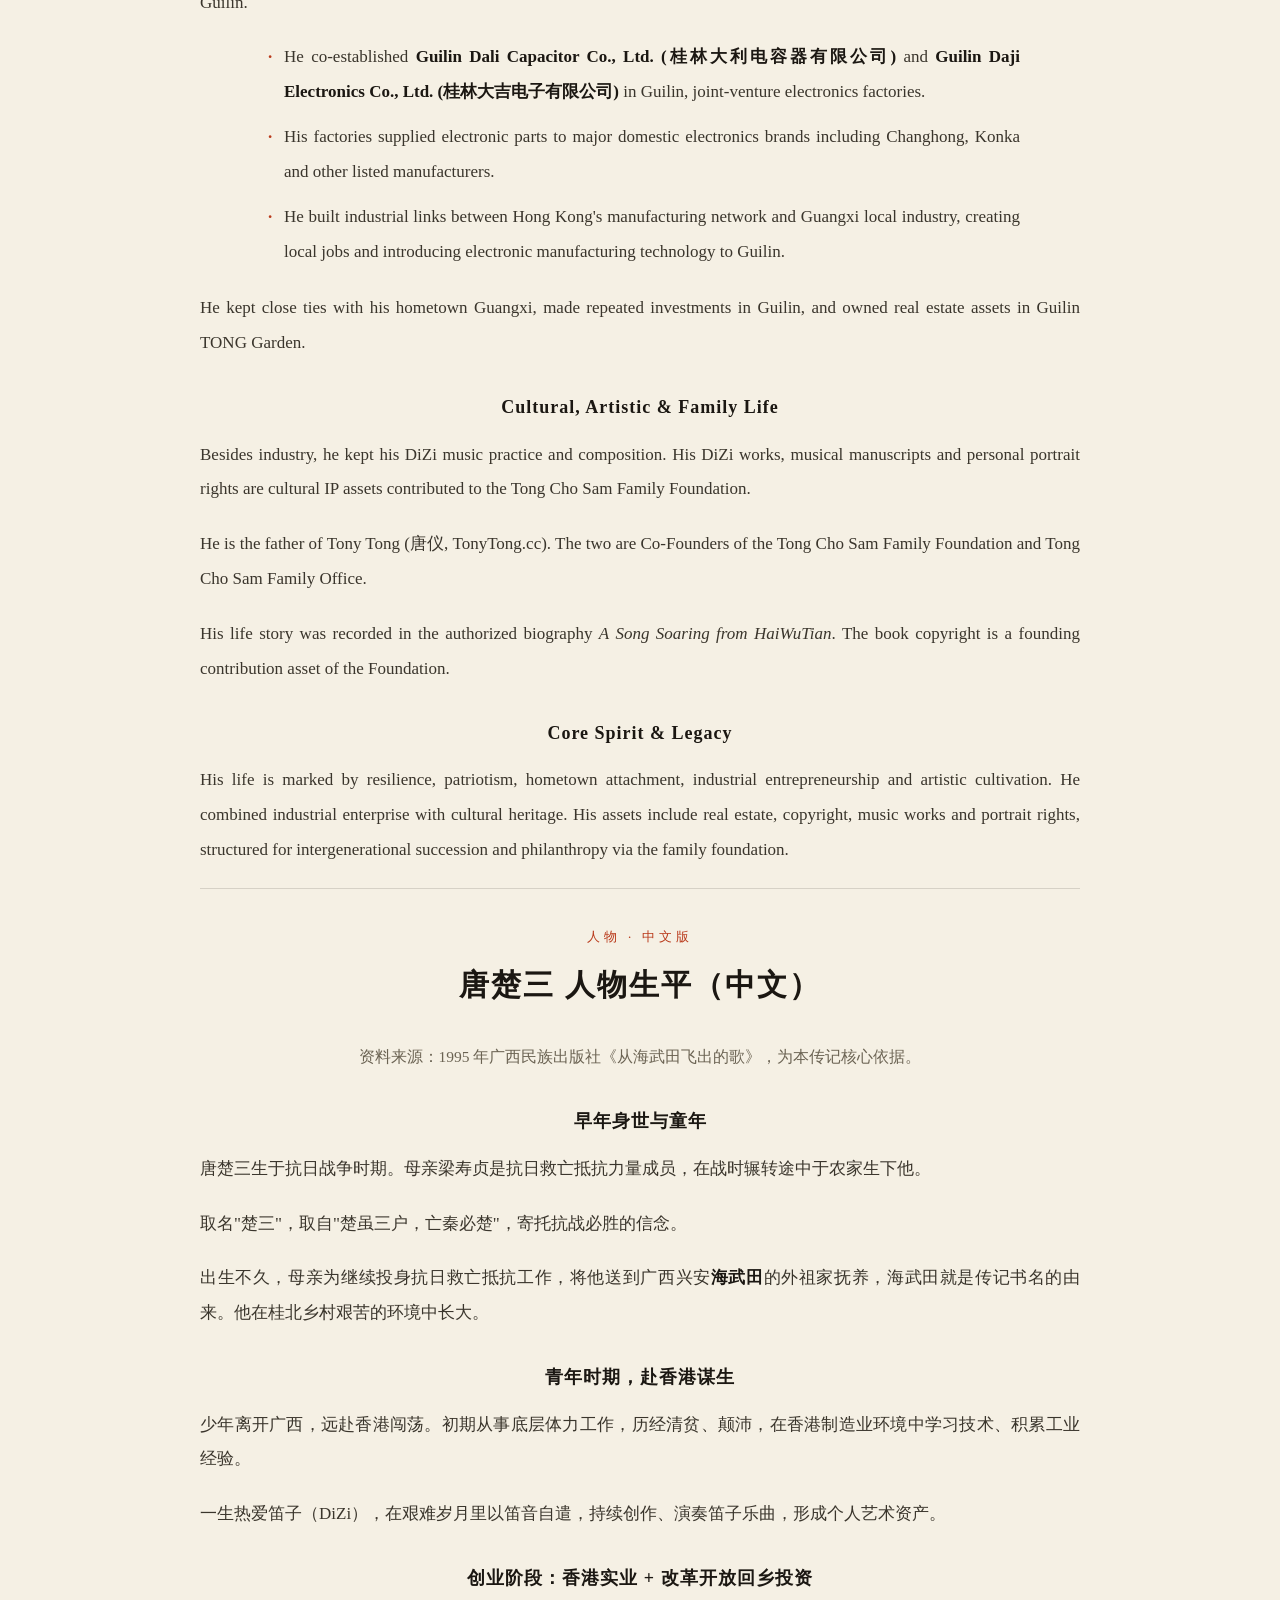
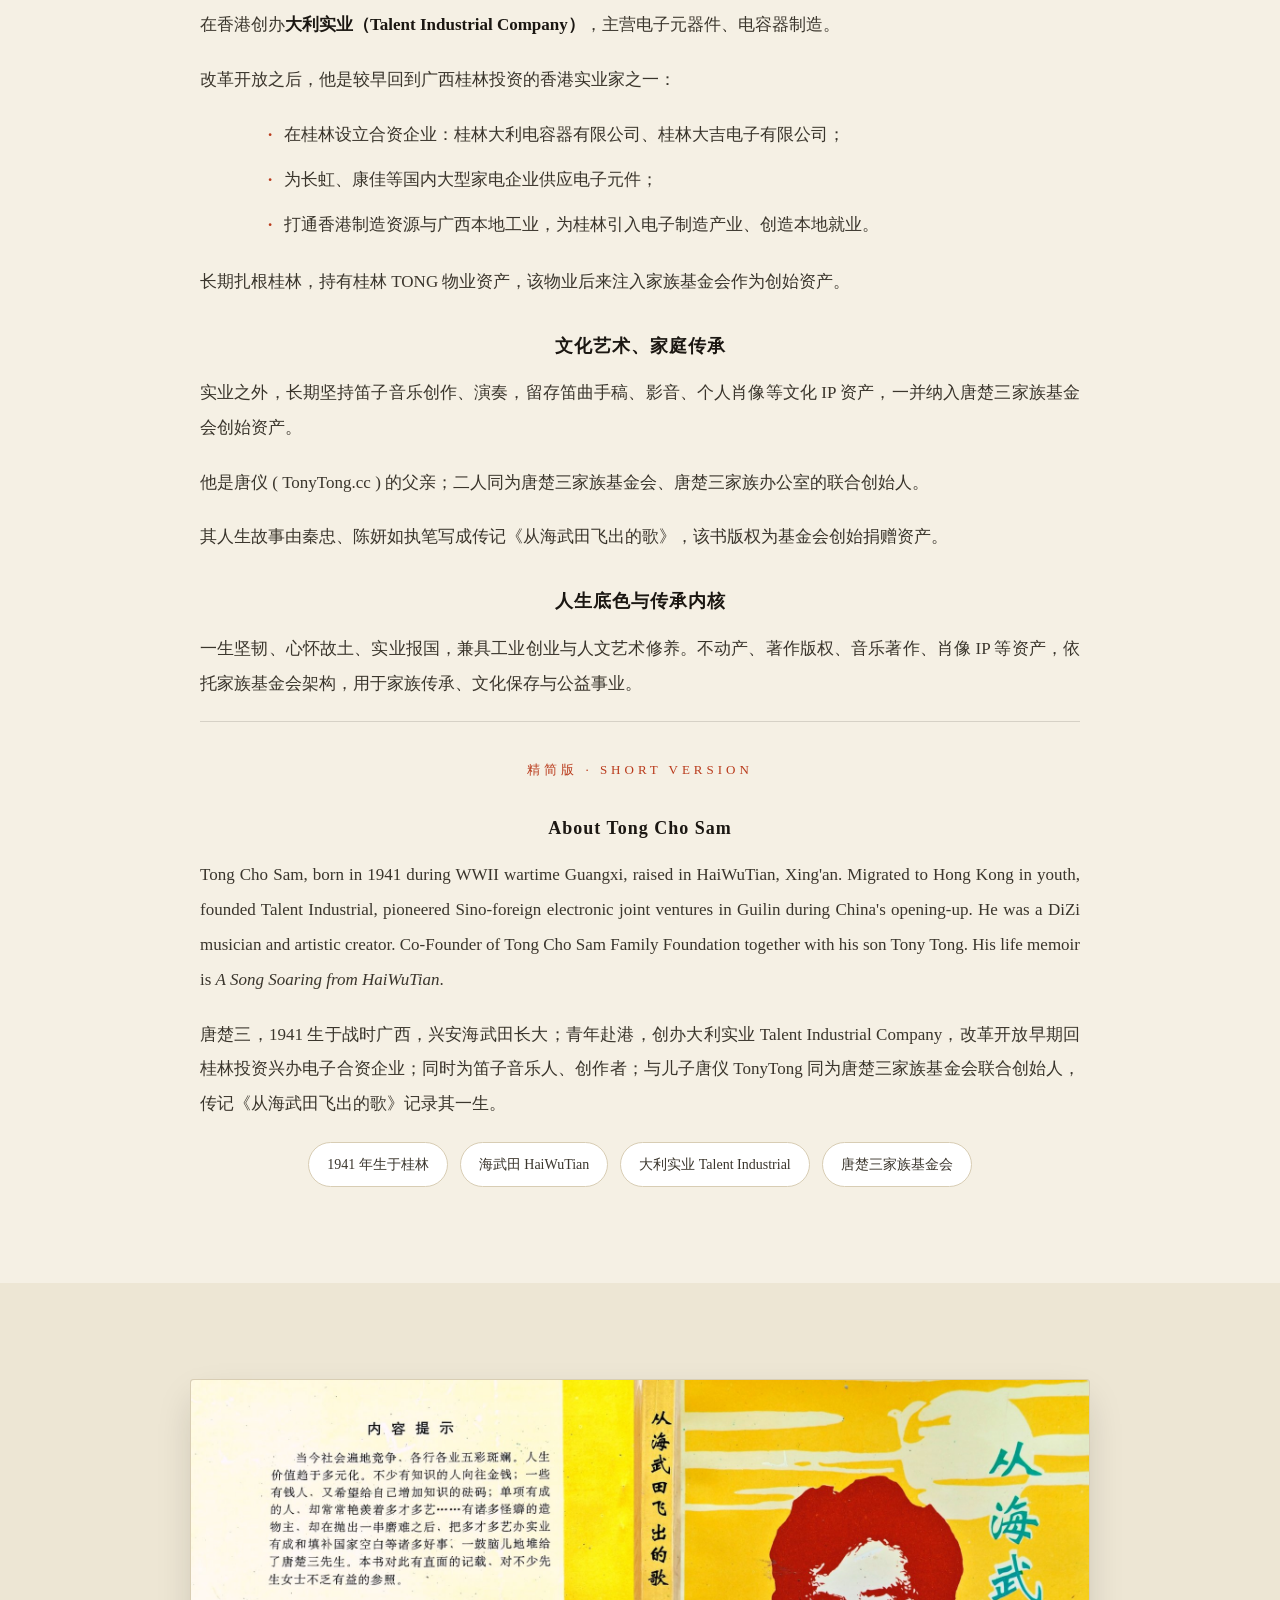
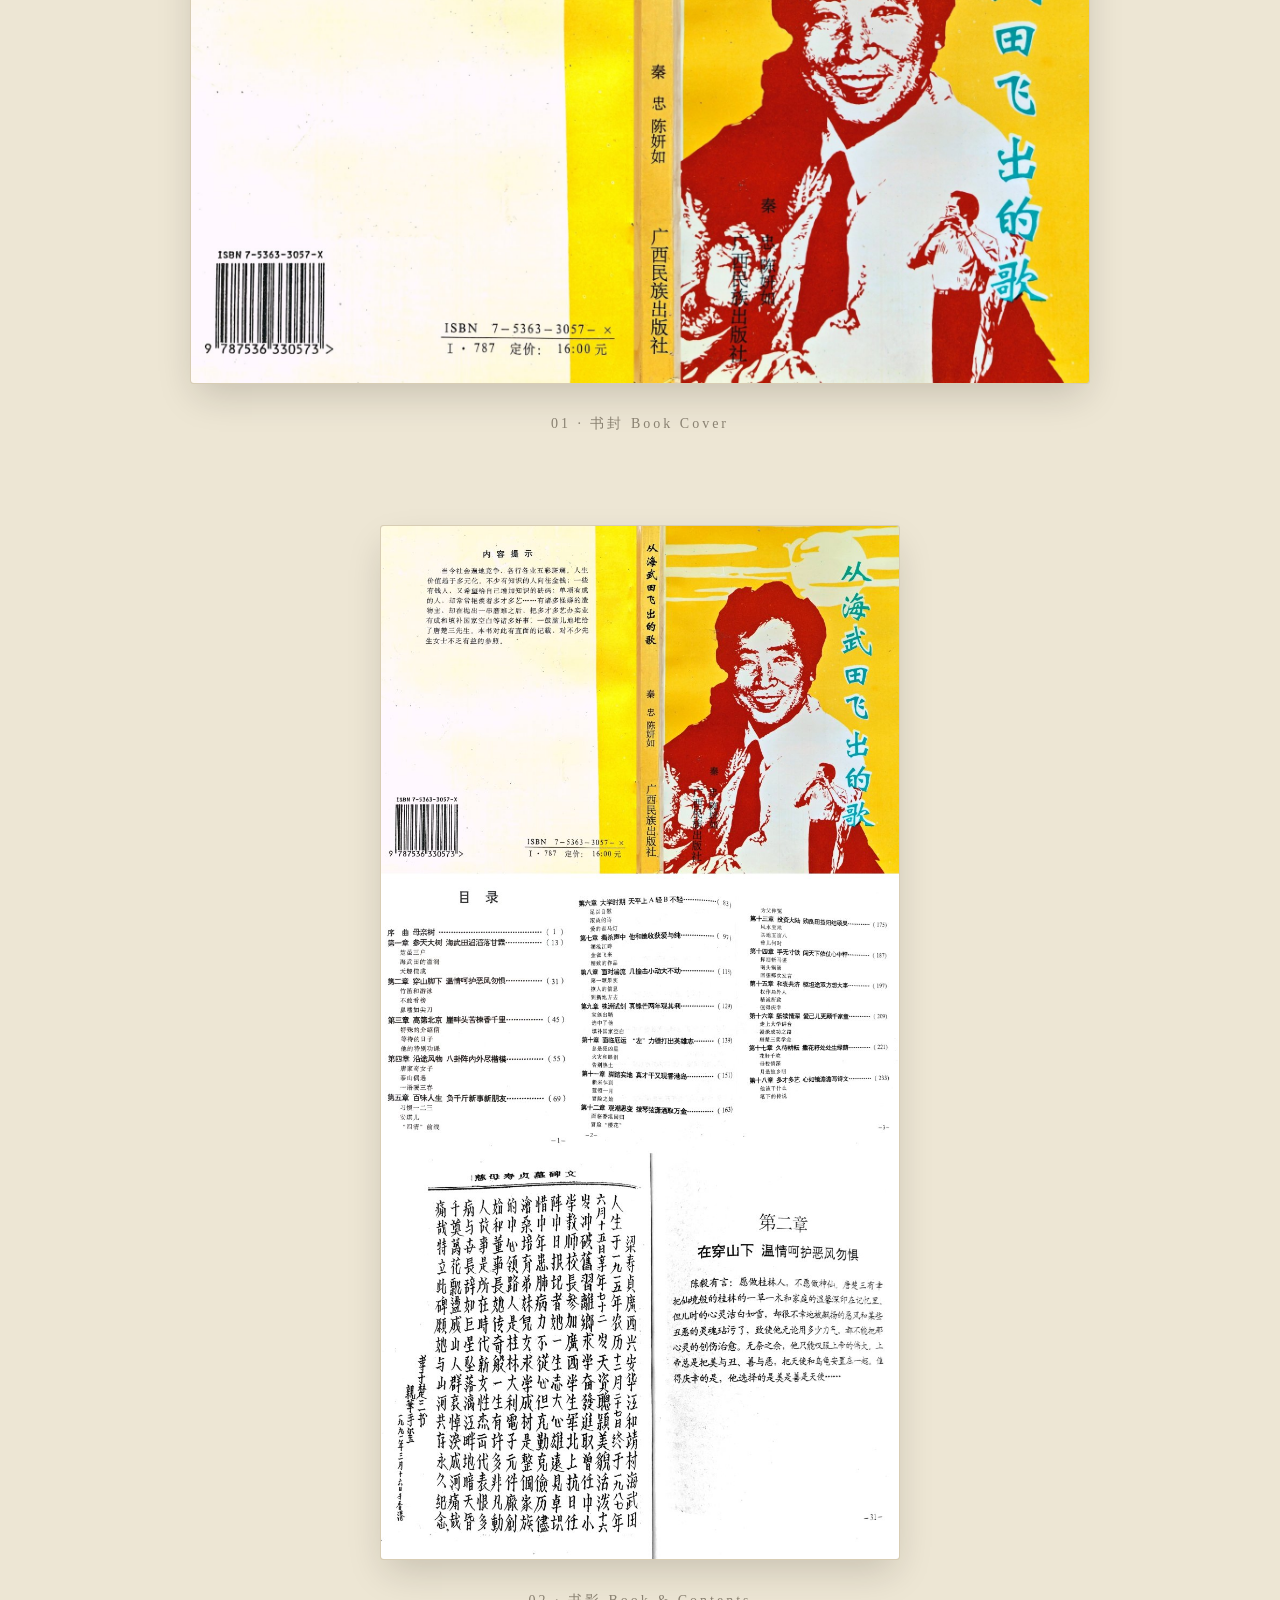
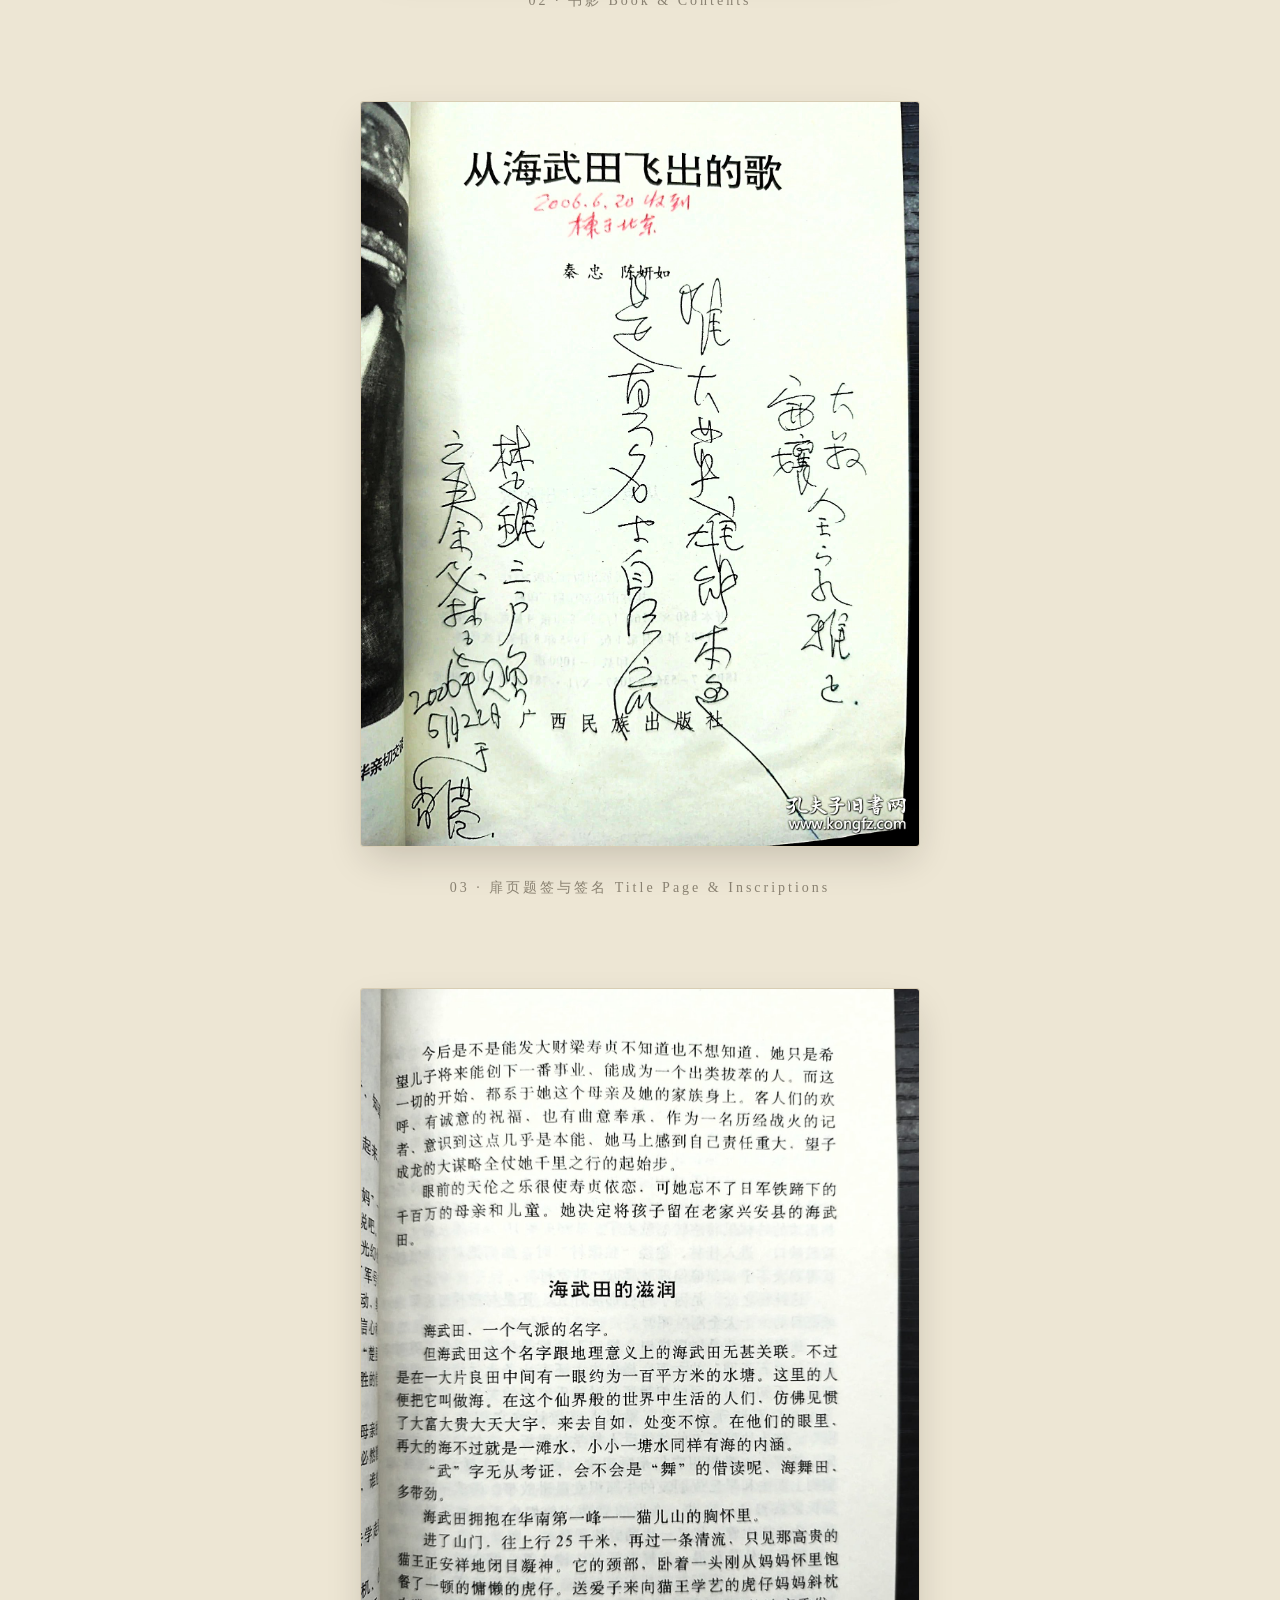
==== commit e34261b9: "guilin: top bar meta text -> 唐家梁家-桂林香港台湾美国" ====
--- a/guilin/index.html
+++ b/guilin/index.html
@@ -3,6 +3,9 @@
 <head>
 <meta charset="UTF-8">
 <meta name="viewport" content="width=device-width, initial-scale=1.0">
+<link rel="icon" type="image/x-icon" href="/assets/img/favicon.ico" />
+<link rel="icon" type="image/png" sizes="32x32" href="/assets/img/favicon-32.png" />
+<link rel="apple-touch-icon" href="/assets/img/apple-touch-icon.png" />
 <meta name="robots" content="noindex, nofollow">
 <title>桂林家人的自传 · 唐家梁家的故事 | Guilin Family Biographies</title>
 <style>
@@ -549,7 +552,7 @@
         <span class="brand-en">PRIVATE BOOK ARCHIVE</span>
       </div>
     </div>
-    <div class="head-meta">唐家梁家 · 家传四种 · 书目五种</div>
+    <div class="head-meta">唐家梁家-桂林香港台湾美国</div>
   </header>
 
   <!-- ============ 页首 · 全站目录 ============ -->
